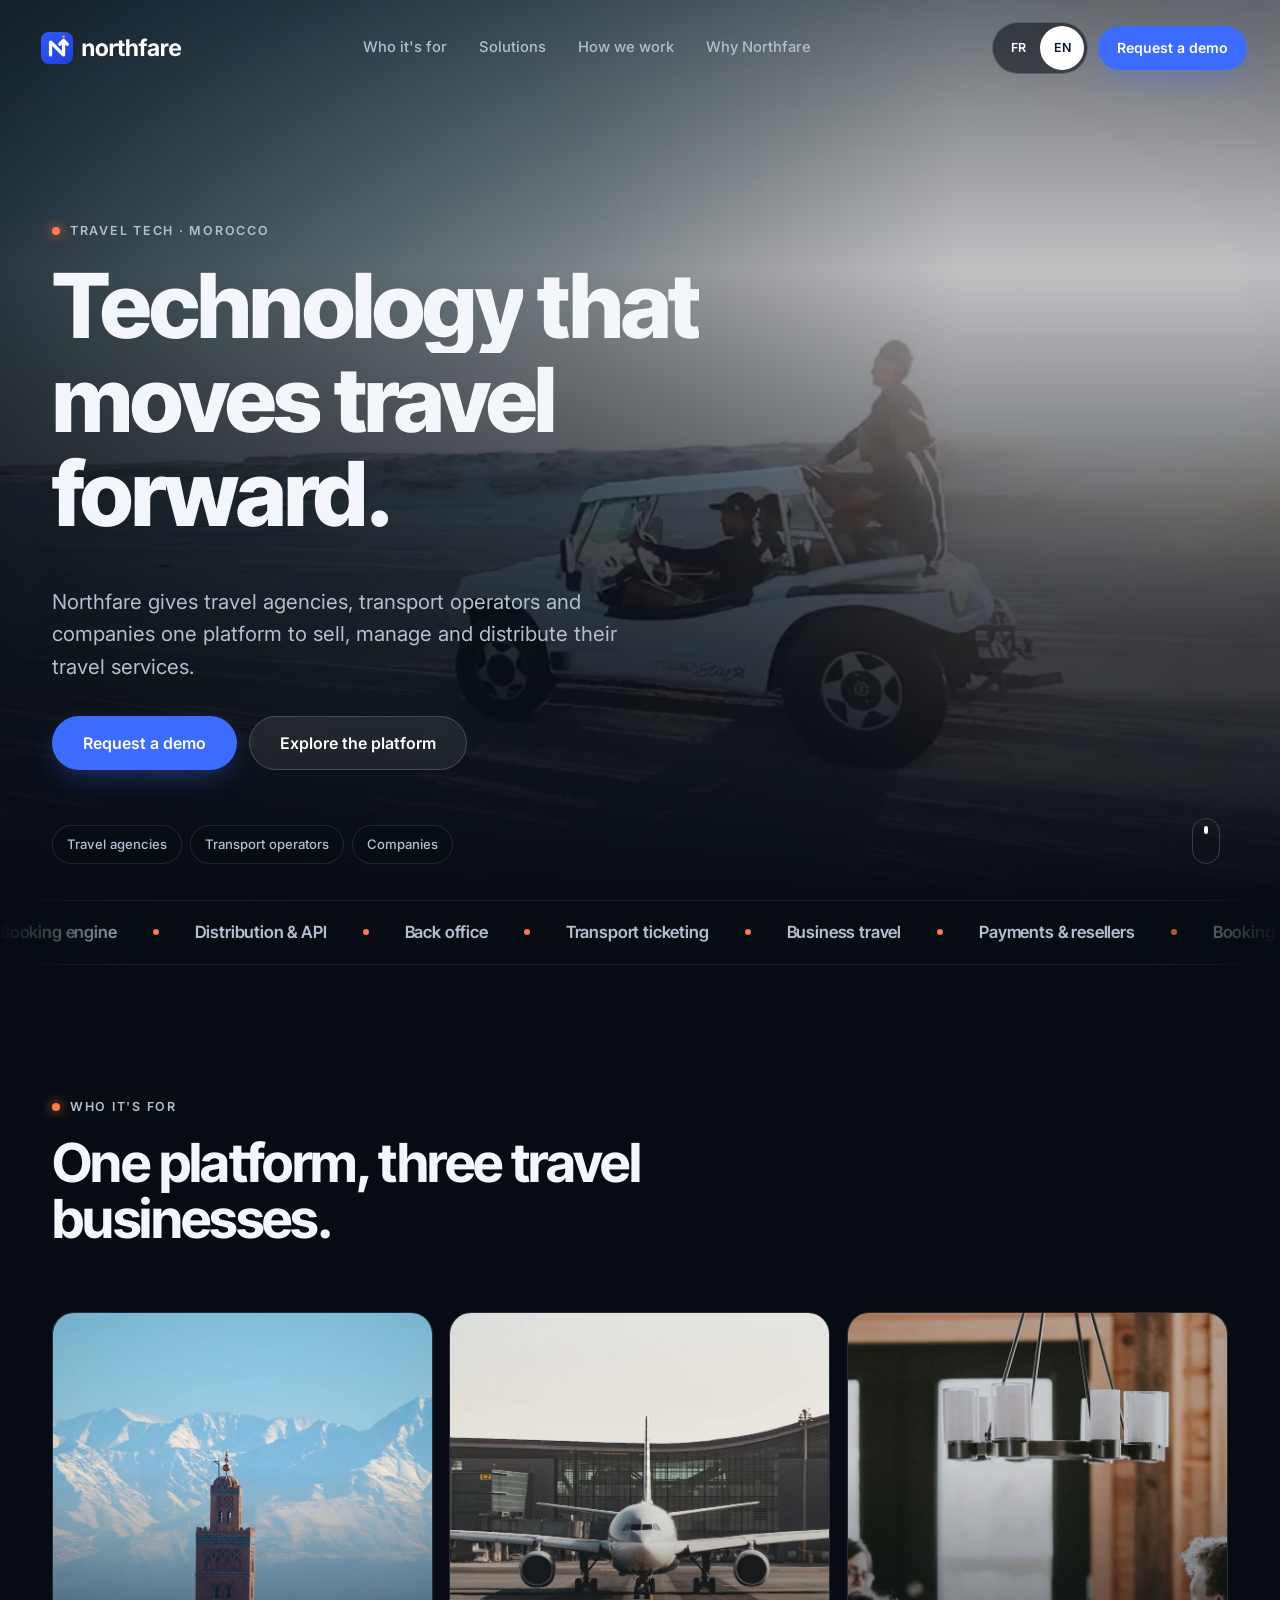
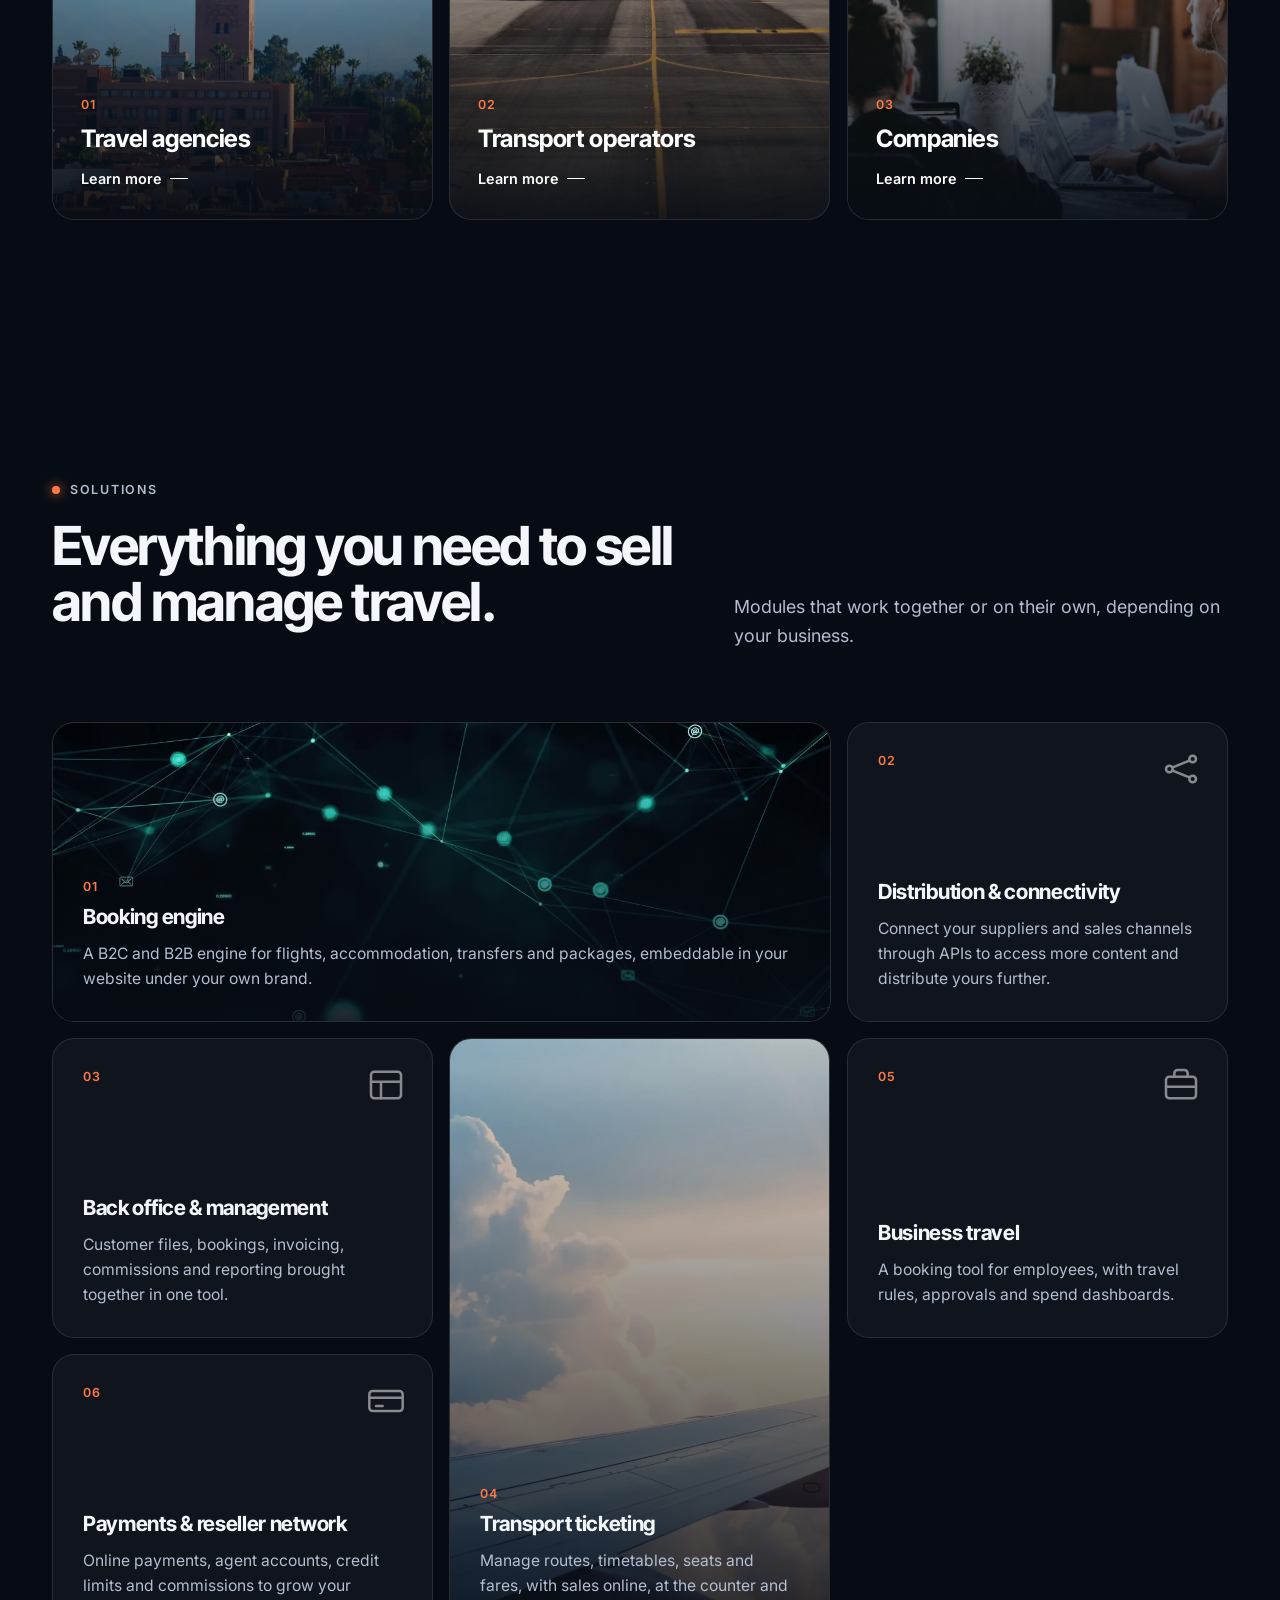
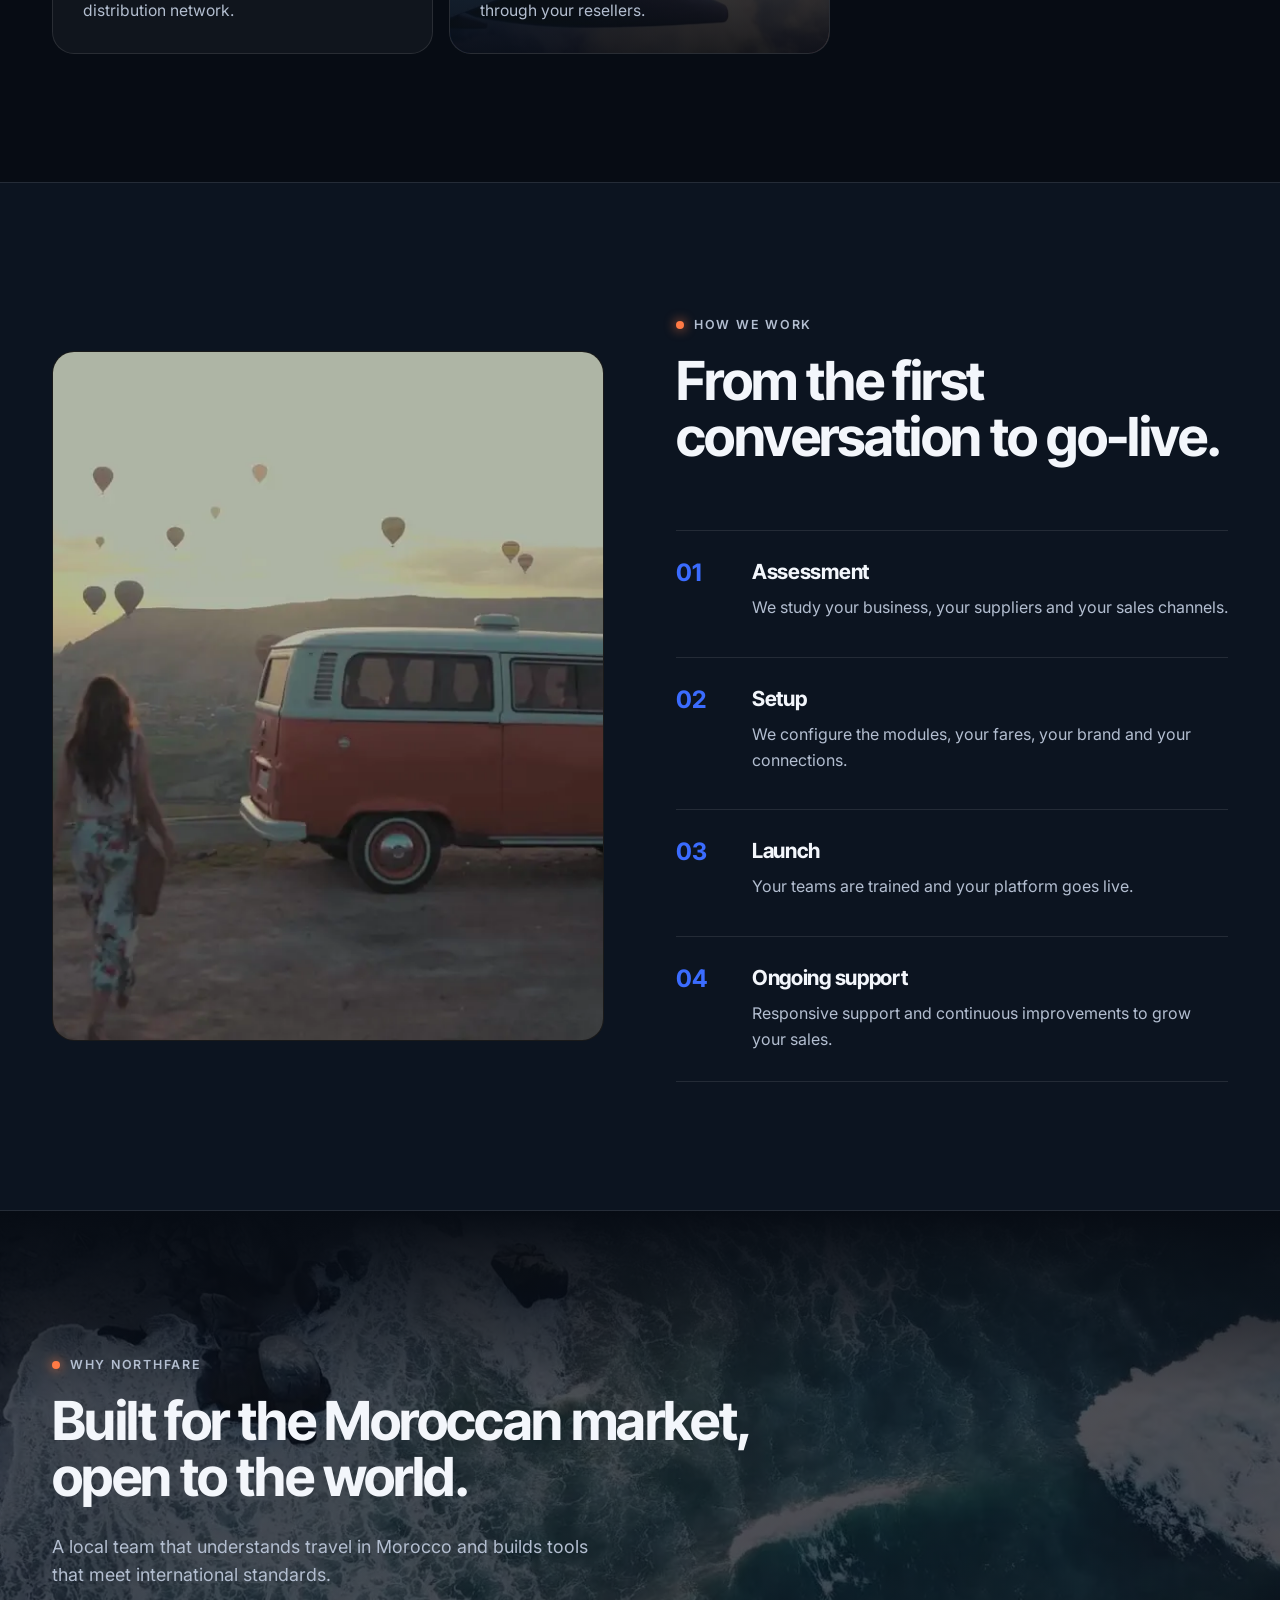
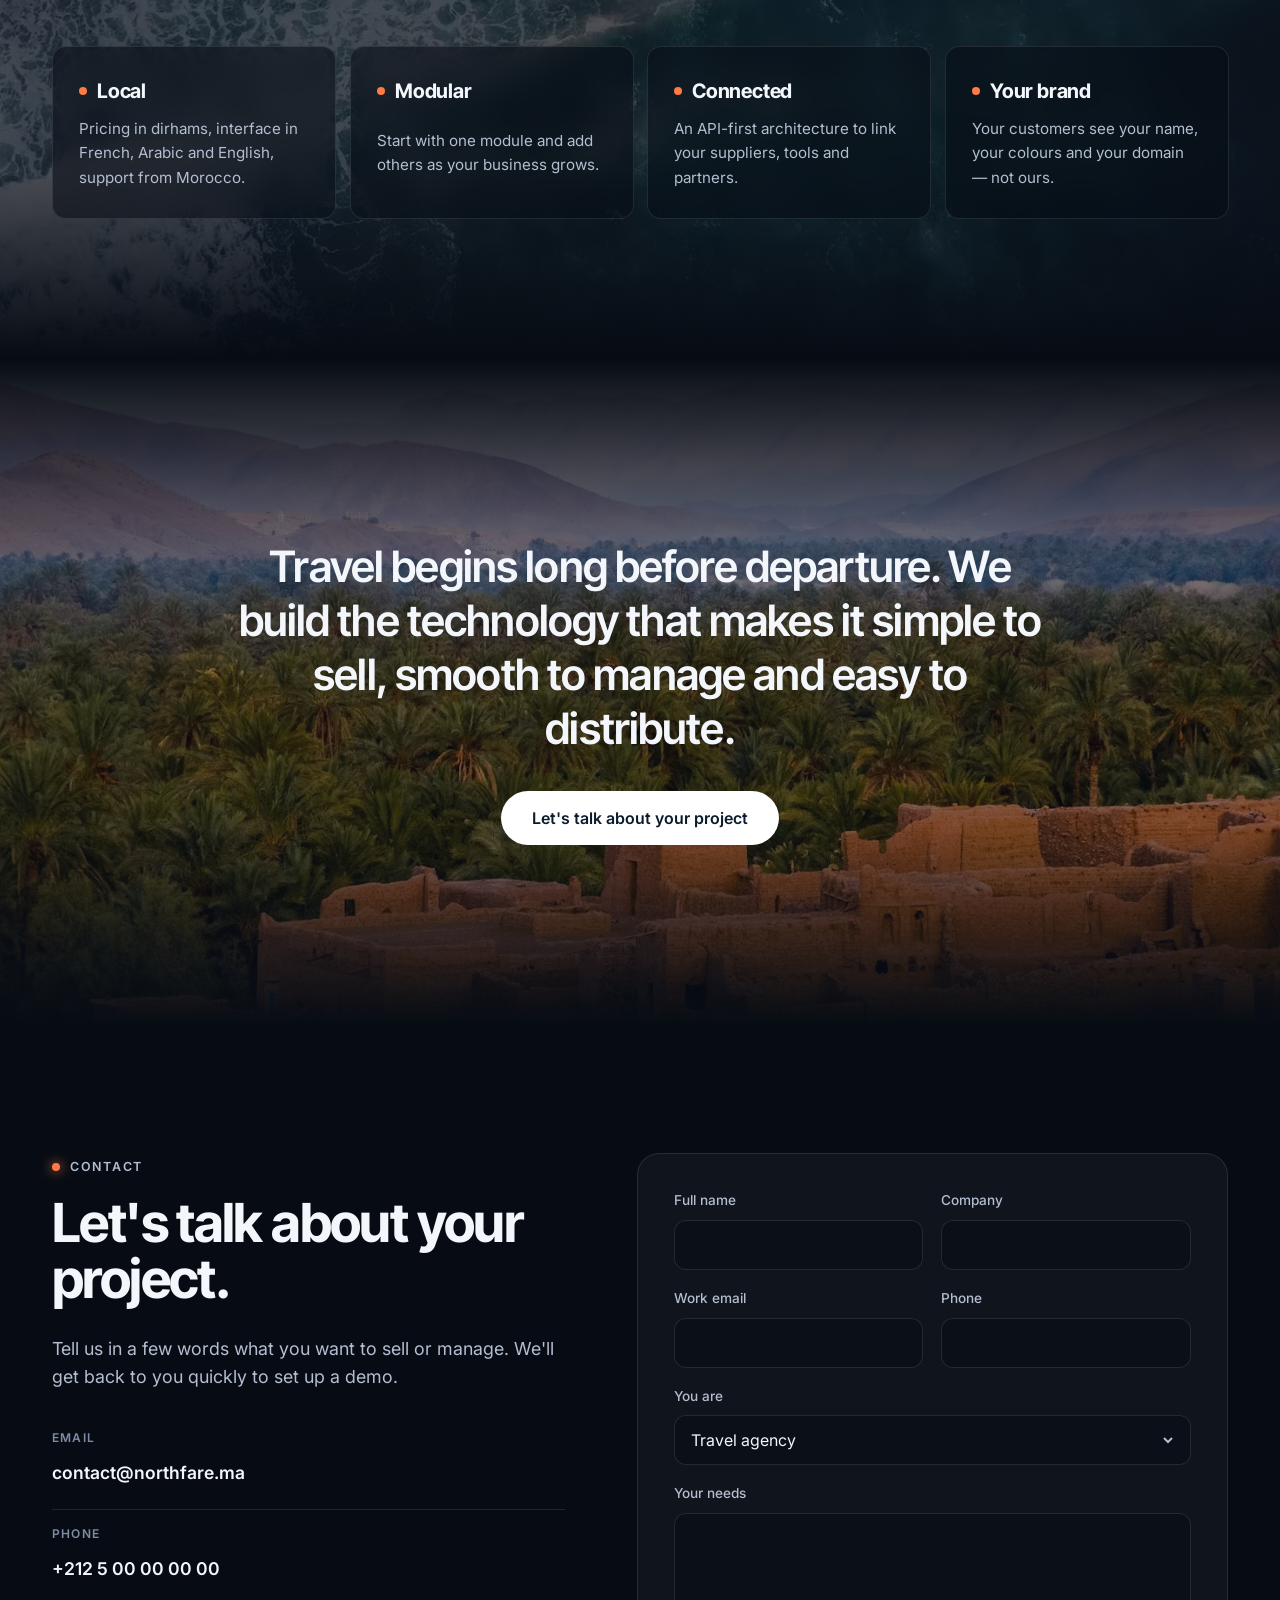
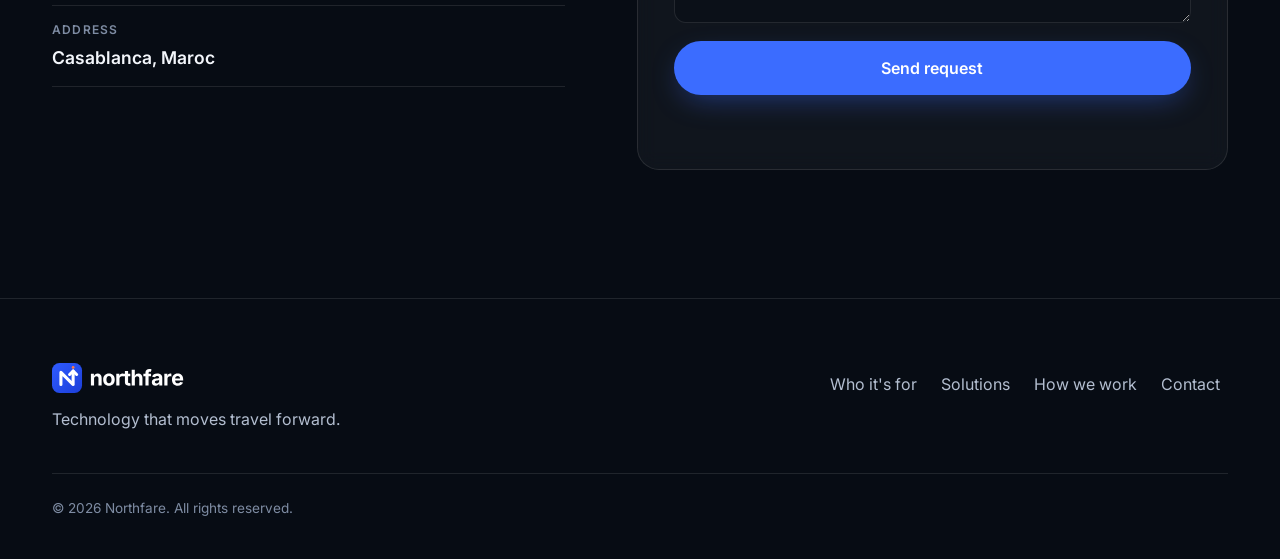
==== index.html @ baf2bcf0 "Apply UI/UX audit fixes: touch targets, hover fallback, a11y - All interactive elements now at least" ====
<!doctype html>
<html lang="fr">
<head>
  <meta charset="utf-8">
  <meta name="viewport" content="width=device-width, initial-scale=1">
  <title>Northfare — Technologie du voyage au Maroc</title>
  <meta name="description" content="Northfare conçoit des solutions technologiques pour les agences de voyages, les opérateurs de transport et les entreprises au Maroc : vendre, gérer et distribuer des prestations de voyage.">
  <meta name="theme-color" content="#070C14">
  <link rel="icon" href="favicon.svg" type="image/svg+xml">
  <meta property="og:title" content="Northfare — Travel Tech au Maroc">
  <meta property="og:description" content="Solutions technologiques pour vendre, gérer et distribuer des prestations de voyage.">
  <meta property="og:image" content="assets/media/hero-poster.webp">
  <meta property="og:type" content="website">
  <link rel="preconnect" href="https://fonts.googleapis.com">
  <link rel="preconnect" href="https://fonts.gstatic.com" crossorigin>
  <link href="https://fonts.googleapis.com/css2?family=Inter+Tight:wght@500;600;700;800&family=Inter:wght@400;500;600&display=swap" rel="stylesheet">
  <link rel="preload" as="image" href="assets/media/hero-poster.webp">
  <link rel="stylesheet" href="assets/css/style.css">
</head>
<body>
<a href="#main" class="skip-link" data-i18n="skip">Aller au contenu</a>
<div class="progress" id="progress" aria-hidden="true"></div>

<header class="nav" id="top">
  <div class="nav__inner">
    <a href="#top" class="nav__brand" aria-label="Northfare — accueil">
      <img src="assets/logo/northfare-logo-white.svg" alt="Northfare" width="177" height="34">
    </a>
    <nav class="nav__links" id="navLinks" aria-label="Navigation principale">
      <a href="#clients" data-i18n="nav.clients">Pour qui</a>
      <a href="#solutions" data-i18n="nav.solutions">Solutions</a>
      <a href="#methode" data-i18n="nav.method">Méthode</a>
      <a href="#pourquoi" data-i18n="nav.why">Pourquoi Northfare</a>
      <a href="#contact" class="nav__cta-mobile" data-i18n="nav.cta">Demander une démo</a>
    </nav>
    <div class="nav__actions">
      <div class="lang" role="group" aria-label="Langue / Language">
        <button type="button" data-lang="fr" aria-pressed="true">FR</button>
        <button type="button" data-lang="en" aria-pressed="false">EN</button>
      </div>
      <a href="#contact" class="btn btn--primary btn--sm nav__cta" data-i18n="nav.cta">Demander une démo</a>
      <button class="nav__burger" id="burger" aria-label="Menu" aria-expanded="false" aria-controls="navLinks"><span></span><span></span></button>
    </div>
  </div>
</header>

<main id="main" tabindex="-1">
  <!-- HERO -->
  <section class="hero" id="hero">
    <video class="hero__video" autoplay muted loop playsinline preload="metadata" poster="assets/media/hero-poster.webp" aria-hidden="true">
      <source src="assets/media/hero.mp4" type="video/mp4">
    </video>
    <div class="hero__shade" aria-hidden="true"></div>
    <div class="container hero__content">
      <p class="eyebrow" data-i18n="hero.eyebrow">Travel Tech · Maroc</p>
      <h1 class="hero__title" data-split data-i18n="hero.title">La technologie qui fait avancer le voyage.</h1>
      <p class="hero__lead" data-i18n="hero.lead">Northfare équipe les agences de voyages, les opérateurs de transport et les entreprises d'une plateforme unique pour vendre, gérer et distribuer leurs prestations de voyage.</p>
      <div class="hero__ctas">
        <a href="#contact" class="btn btn--primary btn--lg" data-i18n="hero.cta1">Demander une démo</a>
        <a href="#solutions" class="btn btn--glass btn--lg" data-i18n="hero.cta2">Découvrir la plateforme</a>
      </div>
    </div>
    <div class="hero__foot container">
      <ul class="hero__chips">
        <li data-i18n="hero.chip1">Agences de voyages</li>
        <li data-i18n="hero.chip2">Opérateurs de transport</li>
        <li data-i18n="hero.chip3">Entreprises</li>
      </ul>
      <a href="#clients" class="scroll-cue" aria-label="Défiler"><span></span></a>
    </div>
  </section>

  <!-- MARQUEE -->
  <div class="marquee" aria-hidden="true">
    <div class="marquee__track">
      <span data-i18n="mq.1">Moteur de réservation</span><i></i>
      <span data-i18n="mq.2">Distribution &amp; API</span><i></i>
      <span data-i18n="mq.3">Back-office</span><i></i>
      <span data-i18n="mq.4">Billetterie transport</span><i></i>
      <span data-i18n="mq.5">Voyage d'affaires</span><i></i>
      <span data-i18n="mq.6">Paiement &amp; revendeurs</span><i></i>
      <span data-i18n="mq.1">Moteur de réservation</span><i></i>
      <span data-i18n="mq.2">Distribution &amp; API</span><i></i>
      <span data-i18n="mq.3">Back-office</span><i></i>
      <span data-i18n="mq.4">Billetterie transport</span><i></i>
      <span data-i18n="mq.5">Voyage d'affaires</span><i></i>
      <span data-i18n="mq.6">Paiement &amp; revendeurs</span><i></i>
    </div>
  </div>

  <!-- CLIENTS -->
  <section class="section" id="clients">
    <div class="container">
      <div class="section__head" data-reveal>
        <p class="eyebrow" data-i18n="clients.eyebrow">Pour qui</p>
        <h2 data-i18n="clients.title">Une plateforme, trois métiers du voyage.</h2>
      </div>
      <div class="tiles" data-stagger>
        <a href="#contact" class="tile">
          <img src="assets/img/marrakech.webp" alt="La Koutoubia et les toits de Marrakech devant l'Atlas enneigé" loading="lazy" width="1800" height="1197">
          <div class="tile__body">
            <span class="tile__num">01</span>
            <h3 data-i18n="clients.a.t">Agences de voyages</h3>
            <p data-i18n="clients.a.d">Vendez vols, hôtels, circuits et packages en ligne et au comptoir, avec un back-office qui centralise réservations, clients et facturation.</p>
            <span class="tile__link" data-i18n="tile.more">En savoir plus</span>
          </div>
        </a>
        <a href="#contact" class="tile">
          <img src="assets/img/airport.webp" alt="Avion de ligne devant un terminal d'aéroport" loading="lazy" width="1600" height="1067">
          <div class="tile__body">
            <span class="tile__num">02</span>
            <h3 data-i18n="clients.b.t">Opérateurs de transport</h3>
            <p data-i18n="clients.b.d">Mettez votre inventaire en vente sur votre site et chez vos revendeurs : billetterie, gestion des places, tarifs et suivi des ventes en temps réel.</p>
            <span class="tile__link" data-i18n="tile.more">En savoir plus</span>
          </div>
        </a>
        <a href="#contact" class="tile">
          <img src="assets/img/team.webp" alt="Équipe au travail dans un bureau lumineux" loading="lazy" width="1600" height="1050">
          <div class="tile__body">
            <span class="tile__num">03</span>
            <h3 data-i18n="clients.c.t">Entreprises</h3>
            <p data-i18n="clients.c.d">Organisez les déplacements de vos équipes : réservation en libre-service, politique voyage, circuits de validation et suivi des dépenses.</p>
            <span class="tile__link" data-i18n="tile.more">En savoir plus</span>
          </div>
        </a>
      </div>
    </div>
  </section>

  <!-- SOLUTIONS / BENTO -->
  <section class="section" id="solutions">
    <div class="container">
      <div class="section__head section__head--row" data-reveal>
        <div>
          <p class="eyebrow" data-i18n="sol.eyebrow">Solutions</p>
          <h2 data-i18n="sol.title">Tout ce qu'il faut pour vendre et gérer le voyage.</h2>
        </div>
        <p class="section__lead" data-i18n="sol.lead">Des modules qui fonctionnent ensemble ou séparément, selon votre activité.</p>
      </div>
      <div class="bento" data-stagger>
        <article class="bento__item bento__item--wide bento__item--media">
          <video muted loop playsinline preload="none" poster="assets/media/tech-poster.webp" data-lazy-video aria-hidden="true">
            <source data-src="assets/media/tech.mp4" type="video/mp4">
          </video>
          <div class="bento__body">
            <span class="bento__num">01</span>
            <h3 data-i18n="sol.1.t">Moteur de réservation</h3>
            <p data-i18n="sol.1.d">Un moteur B2C et B2B pour vols, hébergements, transferts et packages, intégrable à votre site en marque blanche.</p>
          </div>
        </article>
        <article class="bento__item">
          <span class="bento__num">02</span>
          <h3 data-i18n="sol.2.t">Distribution &amp; connectivité</h3>
          <p data-i18n="sol.2.d">Connectez vos fournisseurs et vos canaux de vente via API pour accéder à plus de contenu et distribuer le vôtre plus loin.</p>
          <svg class="bento__icon" viewBox="0 0 24 24"><circle cx="5" cy="12" r="2"/><circle cx="19" cy="6" r="2"/><circle cx="19" cy="18" r="2"/><path d="M7 11l10-4M7 13l10 4"/></svg>
        </article>
        <article class="bento__item">
          <span class="bento__num">03</span>
          <h3 data-i18n="sol.3.t">Back-office &amp; gestion</h3>
          <p data-i18n="sol.3.d">Dossiers clients, réservations, facturation, commissions et reporting réunis dans un seul outil.</p>
          <svg class="bento__icon" viewBox="0 0 24 24"><rect x="3" y="4" width="18" height="16" rx="2"/><path d="M3 10h18M9 10v10"/></svg>
        </article>
        <article class="bento__item bento__item--tall bento__item--media">
          <img src="assets/img/wing.webp" alt="" loading="lazy" width="1600" height="1063">
          <div class="bento__body">
            <span class="bento__num">04</span>
            <h3 data-i18n="sol.4.t">Billetterie transport</h3>
            <p data-i18n="sol.4.d">Gestion des lignes, horaires, places et tarifs, avec vente en ligne, au guichet et via vos revendeurs.</p>
          </div>
        </article>
        <article class="bento__item">
          <span class="bento__num">05</span>
          <h3 data-i18n="sol.5.t">Voyage d'affaires</h3>
          <p data-i18n="sol.5.d">Un outil de réservation pour les collaborateurs, avec règles de voyage, validations et tableaux de bord de dépenses.</p>
          <svg class="bento__icon" viewBox="0 0 24 24"><rect x="3" y="7" width="18" height="13" rx="2"/><path d="M8 7V5a2 2 0 0 1 2-2h4a2 2 0 0 1 2 2v2M3 13h18"/></svg>
        </article>
        <article class="bento__item">
          <span class="bento__num">06</span>
          <h3 data-i18n="sol.6.t">Paiement &amp; réseau de revendeurs</h3>
          <p data-i18n="sol.6.d">Encaissement en ligne, comptes agents, crédits et commissions pour animer votre réseau de distribution.</p>
          <svg class="bento__icon" viewBox="0 0 24 24"><rect x="2" y="6" width="20" height="12" rx="2"/><path d="M2 10h20M6 15h4"/></svg>
        </article>
      </div>
    </div>
  </section>

  <!-- METHODE -->
  <section class="section section--method" id="methode">
    <div class="container method">
      <div class="method__media" data-reveal>
        <video muted loop playsinline preload="none" poster="assets/media/journey-poster.webp" width="1280" height="720" data-lazy-video aria-hidden="true">
          <source data-src="assets/media/journey.mp4" type="video/mp4">
        </video>
      </div>
      <div class="method__copy">
        <div class="section__head" data-reveal>
          <p class="eyebrow" data-i18n="how.eyebrow">Méthode</p>
          <h2 data-i18n="how.title">De la première discussion à la mise en ligne.</h2>
        </div>
        <ol class="steps" data-stagger>
          <li><span class="steps__n">01</span><div><h3 data-i18n="how.1.t">Diagnostic</h3><p data-i18n="how.1.d">Nous étudions votre activité, vos fournisseurs et vos canaux de vente.</p></div></li>
          <li><span class="steps__n">02</span><div><h3 data-i18n="how.2.t">Configuration</h3><p data-i18n="how.2.d">Nous paramétrons les modules, vos tarifs, votre marque et vos connexions.</p></div></li>
          <li><span class="steps__n">03</span><div><h3 data-i18n="how.3.t">Lancement</h3><p data-i18n="how.3.d">Vos équipes sont formées et votre plateforme est mise en ligne.</p></div></li>
          <li><span class="steps__n">04</span><div><h3 data-i18n="how.4.t">Accompagnement</h3><p data-i18n="how.4.d">Un support réactif et des évolutions continues pour faire grandir vos ventes.</p></div></li>
        </ol>
      </div>
    </div>
  </section>

  <!-- POURQUOI -->
  <section class="why" id="pourquoi">
    <video class="why__video" muted loop playsinline preload="none" poster="assets/media/coast-poster.webp" data-lazy-video aria-hidden="true">
      <source data-src="assets/media/coast.mp4" type="video/mp4">
    </video>
    <div class="why__shade" aria-hidden="true"></div>
    <div class="container why__inner">
      <div class="section__head" data-reveal>
        <p class="eyebrow" data-i18n="why.eyebrow">Pourquoi Northfare</p>
        <h2 data-i18n="why.title">Pensé pour le marché marocain, ouvert sur le monde.</h2>
        <p class="section__lead" data-i18n="why.lead">Une équipe locale qui connaît les réalités du voyage au Maroc et qui construit des outils à la hauteur des standards internationaux.</p>
      </div>
      <ul class="pillars" data-stagger>
        <li><strong data-i18n="why.1.t">Local</strong><span data-i18n="why.1.d">Tarification en dirhams, interface en français, arabe et anglais, support depuis le Maroc.</span></li>
        <li><strong data-i18n="why.2.t">Modulaire</strong><span data-i18n="why.2.d">Commencez par un module, ajoutez les autres quand votre activité grandit.</span></li>
        <li><strong data-i18n="why.3.t">Connecté</strong><span data-i18n="why.3.d">Une architecture API pour relier vos fournisseurs, vos outils et vos partenaires.</span></li>
        <li><strong data-i18n="why.4.t">À votre marque</strong><span data-i18n="why.4.d">Vos clients voient votre nom, vos couleurs et votre domaine — pas les nôtres.</span></li>
      </ul>
    </div>
  </section>

  <!-- STATEMENT / PARALLAX -->
  <section class="statement">
    <div class="statement__bg" data-parallax><img src="assets/img/kasbah.webp" alt="" loading="lazy" width="1600" height="1071"></div>
    <div class="container statement__inner" data-reveal>
      <p class="statement__text" data-i18n="stmt.text">Le voyage commence bien avant le départ. Nous construisons la technologie qui le rend simple à vendre, fluide à gérer et facile à distribuer.</p>
      <a href="#contact" class="btn btn--light btn--lg" data-i18n="stmt.cta">Parlons de votre projet</a>
    </div>
  </section>

  <!-- CONTACT -->
  <section class="section" id="contact">
    <div class="container contact">
      <div class="contact__info" data-reveal>
        <p class="eyebrow" data-i18n="contact.eyebrow">Contact</p>
        <h2 data-i18n="contact.title">Parlons de votre projet.</h2>
        <p class="section__lead" data-i18n="contact.lead">Dites-nous en quelques mots ce que vous souhaitez vendre ou gérer. Nous revenons vers vous rapidement pour organiser une démonstration.</p>
        <!-- COORDONNÉES FICTIVES : à remplacer par les vraies -->
        <ul class="contact__list">
          <li><span data-i18n="contact.email">E-mail</span><a href="mailto:contact@northfare.ma">contact@northfare.ma</a></li>
          <li><span data-i18n="contact.phone">Téléphone</span><a href="tel:+212500000000">+212 5 00 00 00 00</a></li>
          <li><span data-i18n="contact.address">Adresse</span><span>Casablanca, Maroc</span></li>
        </ul>
      </div>
      <form class="form" id="contactForm" novalidate data-reveal>
        <div class="form__row">
          <label><span data-i18n="form.name">Nom complet</span><input name="name" required autocomplete="name" aria-describedby="err-name"><small class="form__err" id="err-name"></small></label>
          <label><span data-i18n="form.company">Société</span><input name="company" autocomplete="organization"></label>
        </div>
        <div class="form__row">
          <label><span data-i18n="form.email">E-mail professionnel</span><input name="email" type="email" required autocomplete="email" aria-describedby="err-email"><small class="form__err" id="err-email"></small></label>
          <label><span data-i18n="form.phone">Téléphone</span><input name="phone" type="tel" autocomplete="tel"></label>
        </div>
        <label><span data-i18n="form.type">Vous êtes</span>
          <select name="type">
            <option data-i18n="form.opt1">Agence de voyages</option>
            <option data-i18n="form.opt2">Opérateur de transport</option>
            <option data-i18n="form.opt3">Entreprise</option>
            <option data-i18n="form.opt4">Autre</option>
          </select>
        </label>
        <label><span data-i18n="form.msg">Votre besoin</span><textarea name="message" rows="4"></textarea></label>
        <button type="submit" class="btn btn--primary btn--block btn--lg" data-i18n="form.submit">Envoyer la demande</button>
        <p class="form__note" id="formNote" role="status" aria-live="polite"></p>
      </form>
    </div>
  </section>
</main>

<footer class="footer">
  <div class="container footer__inner">
    <div class="footer__brand">
      <img src="assets/logo/northfare-logo-white.svg" alt="Northfare" width="156" height="30">
      <p data-i18n="footer.tag">La technologie qui fait avancer le voyage.</p>
    </div>
    <nav class="footer__links" aria-label="Pied de page">
      <a href="#clients" data-i18n="nav.clients">Pour qui</a>
      <a href="#solutions" data-i18n="nav.solutions">Solutions</a>
      <a href="#methode" data-i18n="nav.method">Méthode</a>
      <a href="#contact" data-i18n="nav.contact">Contact</a>
    </nav>
    <p class="footer__copy">© <span id="year">2026</span> Northfare. <span data-i18n="footer.rights">Tous droits réservés.</span></p>
  </div>
</footer>

<script src="assets/js/vendor/gsap.min.js"></script>
<script src="assets/js/vendor/ScrollTrigger.min.js"></script>
<script src="assets/js/main.js"></script>
</body>
</html>
---- assets/css/style.css ----
/* Northfare — cinematic dark theme */
:root {
  --bg: #070C14;
  --bg-2: #0C1420;
  --surface: rgba(255, 255, 255, .04);
  --surface-2: rgba(255, 255, 255, .07);
  --line: rgba(255, 255, 255, .10);
  --line-strong: rgba(255, 255, 255, .18);
  --text: #F3F6FB;
  --text-2: #B3BED0;
  --muted: #7E8CA3;
  --blue: #3B6CFF;
  --blue-2: #2F5BFF;
  --blue-glow: rgba(59, 108, 255, .45);
  --sun: #FF7A45;
  --radius: 22px;
  --radius-sm: 14px;
  --font: "Inter", system-ui, -apple-system, "Segoe UI", Roboto, sans-serif;
  --display: "Inter Tight", "Inter", system-ui, sans-serif;
  --ease: cubic-bezier(.22, 1, .36, 1);
}

*, *::before, *::after { box-sizing: border-box; }
html { scroll-behavior: smooth; scroll-padding-top: 88px; }
body {
  margin: 0; font-family: var(--font); color: var(--text); background: var(--bg);
  line-height: 1.6; -webkit-font-smoothing: antialiased; overflow-x: hidden;
}
img, video { max-width: 100%; display: block; }
a { color: inherit; text-decoration: none; }
h1, h2, h3 { font-family: var(--display); line-height: 1.05; letter-spacing: -0.03em; margin: 0 0 .5em; font-weight: 700; }
h1 { font-size: clamp(2.8rem, 7vw, 5.6rem); font-weight: 800; }
h2 { font-size: clamp(2rem, 4.2vw, 3.4rem); }
h3 { font-size: 1.3rem; letter-spacing: -0.015em; line-height: 1.25; }
p { margin: 0 0 1em; }
:focus-visible { outline: 2px solid var(--blue); outline-offset: 3px; border-radius: 6px; }

.container { width: 100%; max-width: 1240px; margin: 0 auto; padding: 0 32px; }
@media (max-width: 720px) { .container { padding: 0 16px; } }

.eyebrow {
  display: inline-flex; align-items: center; gap: 10px;
  font-size: .78rem; font-weight: 600; letter-spacing: .14em; text-transform: uppercase;
  color: var(--text-2); margin-bottom: 18px;
}
.eyebrow::before { content: ""; width: 8px; height: 8px; border-radius: 50%; background: var(--sun); box-shadow: 0 0 12px var(--sun); }

/* Progress bar */
.progress { position: fixed; top: 0; left: 0; height: 2px; width: 100%; background: linear-gradient(90deg, var(--blue), var(--sun)); transform-origin: 0 50%; transform: scaleX(0); z-index: 100; }

/* Buttons */
.btn {
  display: inline-flex; align-items: center; justify-content: center; gap: 8px;
  font: 600 .95rem/1 var(--font); padding: 14px 22px; border-radius: 999px;
  border: 1px solid transparent; cursor: pointer; white-space: nowrap;
  transition: transform .35s var(--ease), background .25s, box-shadow .35s, border-color .25s;
}
.btn:hover { transform: translateY(-2px); }
.btn:active { transform: translateY(0); }
.btn--lg { padding: 18px 30px; font-size: 1rem; }
.btn--sm { padding: 0 18px; min-height: 44px; font-size: .88rem; }
.btn--block { width: 100%; }
.btn--primary { background: var(--blue); color: #fff; box-shadow: 0 10px 30px -8px var(--blue-glow); }
.btn--primary:hover { background: var(--blue-2); box-shadow: 0 16px 40px -8px var(--blue-glow); }
.btn--glass { background: rgba(255, 255, 255, .08); color: #fff; border-color: var(--line-strong); backdrop-filter: blur(12px); }
.btn--glass:hover { background: rgba(255, 255, 255, .14); }
.btn--light { background: #fff; color: #0B1B2B; }

/* Nav */
.nav { position: fixed; inset: 0 0 auto 0; z-index: 60; padding: 16px 0; transition: padding .3s; }
.nav__inner {
  width: calc(100% - 32px); max-width: 1240px; margin: 0 auto; height: 64px;
  display: flex; align-items: center; justify-content: space-between; gap: 24px; padding: 0 12px 0 20px;
  border-radius: 999px; border: 1px solid transparent;
  transition: background .3s, border-color .3s, backdrop-filter .3s, box-shadow .3s;
}
.nav.is-scrolled { padding: 10px 0; }
.nav.is-scrolled .nav__inner { background: rgba(7, 12, 20, .62); border-color: var(--line); backdrop-filter: blur(18px) saturate(160%); box-shadow: 0 10px 40px -12px rgba(0, 0, 0, .6); }
.nav__brand { display: flex; align-items: center; min-height: 44px; }
.nav__brand img { height: 32px; width: auto; }
.nav__links { display: flex; gap: 4px; font-weight: 500; color: var(--text-2); font-size: .92rem; }
.nav__links a { display: inline-flex; align-items: center; min-height: 44px; padding: 0 14px; border-radius: 999px; transition: color .2s, background .2s; }
.nav__links a:hover { color: #fff; background: var(--surface-2); }
.nav__links a[aria-current="true"] { color: #fff; }
.nav__links a[aria-current="true"]::after { content: ""; width: 5px; height: 5px; border-radius: 50%; background: var(--sun); margin-left: 8px; }
.skip-link { position: absolute; top: -100px; left: 16px; z-index: 200; background: #fff; color: #0B1B2B; padding: 12px 18px; border-radius: 999px; font-weight: 600; }
.skip-link:focus { top: 16px; }
.nav__links .nav__cta-mobile { display: none; }
.nav__actions { display: flex; align-items: center; gap: 10px; }
.lang { display: flex; background: rgba(7, 12, 20, .55); border: 1px solid var(--line-strong); border-radius: 999px; padding: 3px; backdrop-filter: blur(10px); }
.lang button { font: 600 .78rem/1 var(--font); border: 0; background: none; color: #fff; padding: 0 12px; border-radius: 999px; cursor: pointer; min-width: 44px; min-height: 44px; }
.lang button[aria-pressed="true"] { background: #fff; color: #0B1B2B; }
.nav__burger { display: none; width: 44px; height: 44px; border: 1px solid var(--line); background: var(--surface); border-radius: 50%; cursor: pointer; padding: 0; position: relative; }
.nav__burger span { position: absolute; left: 13px; right: 13px; height: 2px; background: #fff; transition: transform .25s; }
.nav__burger span:first-child { top: 17px; }
.nav__burger span:last-child { top: 25px; }
.nav__burger[aria-expanded="true"] span:first-child { transform: translateY(4px) rotate(45deg); }
.nav__burger[aria-expanded="true"] span:last-child { transform: translateY(-4px) rotate(-45deg); }

@media (max-width: 1000px) {
  .nav__links {
    position: fixed; top: 92px; left: 16px; right: 16px; flex-direction: column; gap: 0;
    background: rgba(12, 20, 32, .92); backdrop-filter: blur(20px); border: 1px solid var(--line); border-radius: 24px;
    padding: 10px; display: none; font-size: 1.05rem;
  }
  .nav__links.is-open { display: flex; }
  .nav__links a { padding: 16px 18px; border-radius: 16px; }
  .nav__links a.nav__cta-mobile { display: inline-flex; color: var(--blue); font-weight: 700; }
  .nav__cta { display: none; }
  .nav__burger { display: block; }
}

/* Hero */
.hero { position: relative; min-height: 100svh; display: flex; flex-direction: column; justify-content: flex-end; overflow: hidden; isolation: isolate; }
.hero__video { position: absolute; inset: 0; width: 100%; height: 100%; object-fit: cover; z-index: -2; transform: scale(1.04); }
.hero__shade {
  position: absolute; inset: 0; z-index: -1;
  background:
    linear-gradient(180deg, rgba(7, 12, 20, .6) 0%, rgba(7, 12, 20, .25) 30%, rgba(7, 12, 20, .7) 65%, var(--bg) 100%),
    linear-gradient(90deg, rgba(7, 12, 20, .75) 0%, rgba(7, 12, 20, .35) 45%, rgba(7, 12, 20, 0) 75%);
}
.hero__content { padding-top: 160px; padding-bottom: 48px; }
.hero__title { max-width: 12ch; }
.hero__title .w { display: inline-block; overflow: hidden; vertical-align: top; }
.hero__title .w > span { display: inline-block; }
.hero__lead { font-size: clamp(1.05rem, 1.6vw, 1.3rem); color: var(--text-2); max-width: 44ch; margin-top: 8px; }
.hero__ctas { display: flex; gap: 12px; flex-wrap: wrap; margin-top: 32px; }
.hero__foot { display: flex; justify-content: space-between; align-items: flex-end; padding-bottom: 36px; gap: 24px; }
.hero__chips { list-style: none; padding: 0; margin: 0; display: flex; gap: 8px; flex-wrap: wrap; }
.hero__chips li { font-size: .82rem; font-weight: 500; color: var(--text-2); border: 1px solid var(--line); background: rgba(7, 12, 20, .35); backdrop-filter: blur(8px); padding: 8px 14px; border-radius: 999px; }
.scroll-cue { width: 44px; height: 46px; display: flex; justify-content: center; position: relative; flex: none; }
.scroll-cue::before { content: ""; width: 28px; height: 46px; border: 1.5px solid var(--line-strong); border-radius: 999px; }
.scroll-cue span { position: absolute; left: 50%; top: 8px; width: 4px; height: 8px; margin-left: -2px; border-radius: 2px; background: #fff; animation: cue 1.8s infinite; }
@keyframes cue { 0% { transform: translateY(0); opacity: 1; } 70% { transform: translateY(18px); opacity: 0; } 100% { opacity: 0; } }

/* Marquee */
.marquee { overflow: hidden; border-top: 1px solid var(--line); border-bottom: 1px solid var(--line); padding: 18px 0; background: var(--bg); -webkit-mask-image: linear-gradient(90deg, transparent, #000 12%, #000 88%, transparent); mask-image: linear-gradient(90deg, transparent, #000 12%, #000 88%, transparent); }
.marquee__track { display: flex; align-items: center; gap: 36px; width: max-content; animation: marquee 32s linear infinite; font-family: var(--display); font-weight: 600; font-size: 1.05rem; color: var(--text-2); letter-spacing: -0.01em; }
.marquee__track i { width: 6px; height: 6px; border-radius: 50%; background: var(--sun); flex: none; }
@keyframes marquee { to { transform: translateX(-50%); } }

/* Sections */
.section { padding: 128px 0; position: relative; }
.section__head { max-width: 760px; margin-bottom: 64px; }
.section__head--row { max-width: none; display: grid; grid-template-columns: 1.3fr 1fr; gap: 40px; align-items: end; }
.section__head--row .section__lead { margin: 0 0 .4em; }
.section__lead { color: var(--text-2); font-size: 1.12rem; max-width: 52ch; }
@media (max-width: 900px) { .section { padding: 88px 0; } .section__head { margin-bottom: 40px; } .section__head--row { grid-template-columns: 1fr; gap: 8px; } }

/* Client tiles */
.tiles { display: grid; grid-template-columns: repeat(3, 1fr); gap: 16px; }
.tile { position: relative; display: block; border-radius: var(--radius); overflow: hidden; aspect-ratio: 3 / 4; background: var(--bg-2); border: 1px solid var(--line); isolation: isolate; }
.tile img { position: absolute; inset: 0; width: 100%; height: 100%; object-fit: cover; transition: transform 1.2s var(--ease), filter .6s; z-index: -1; }
.tile::after { content: ""; position: absolute; inset: 0; background: linear-gradient(180deg, rgba(7, 12, 20, 0) 30%, rgba(7, 12, 20, .92) 100%); z-index: 0; }
.tile:hover img { transform: scale(1.06); }
.tile__body { position: absolute; inset: auto 0 0 0; padding: 28px; z-index: 1; }
.tile__num { font: 600 .78rem var(--font); color: var(--sun); letter-spacing: .1em; display: block; margin-bottom: 12px; }
.tile h3 { font-size: 1.5rem; color: #fff; }
.tile p { color: var(--text-2); font-size: .95rem; margin: 0; max-height: 0; opacity: 0; overflow: hidden; transition: max-height .6s var(--ease), opacity .4s, margin .4s; }
.tile:hover p, .tile:focus-visible p { max-height: 200px; opacity: 1; margin-bottom: 14px; }
.tile__link { display: inline-flex; align-items: center; gap: 8px; font-size: .9rem; font-weight: 600; color: #fff; }
.tile__link::after { content: ""; width: 18px; height: 1.5px; background: #fff; transition: width .3s; }
.tile:hover .tile__link::after { width: 30px; }
@media (max-width: 900px), (hover: none) { .tile p { max-height: none; opacity: 1; margin-bottom: 14px; } }
@media (max-width: 900px) { .tiles { grid-template-columns: 1fr; } .tile { aspect-ratio: 16 / 10; } }

/* Bento */
.bento { display: grid; grid-template-columns: repeat(3, 1fr); grid-auto-rows: 300px; gap: 16px; }
.bento__item { position: relative; border-radius: var(--radius); border: 1px solid var(--line); background: var(--surface); padding: 30px; overflow: hidden; display: flex; flex-direction: column; transition: border-color .3s, background .3s, transform .5s var(--ease); }
.bento__item:hover { border-color: var(--line-strong); background: var(--surface-2); transform: translateY(-3px); }
.bento__item p { color: var(--text-2); margin: 0; font-size: .98rem; }
.bento__item--wide { grid-column: span 2; }
.bento__item--tall { grid-row: span 2; }
.bento__num { font: 600 .78rem var(--font); color: var(--sun); letter-spacing: .1em; display: block; margin-bottom: auto; }
.bento__item h3 { margin-top: 20px; }
.bento__icon { position: absolute; top: 26px; right: 26px; width: 40px; height: 40px; fill: none; stroke: #fff; stroke-width: 1.5; stroke-linecap: round; stroke-linejoin: round; opacity: .5; transition: opacity .3s, transform .5s var(--ease); }
.bento__item:hover .bento__icon { opacity: 1; transform: rotate(-6deg) scale(1.08); }
.bento__item--media { padding: 0; }
.bento__item--media video, .bento__item--media img { position: absolute; inset: 0; width: 100%; height: 100%; object-fit: cover; transition: transform 1.4s var(--ease); }
.bento__item--media:hover video, .bento__item--media:hover img { transform: scale(1.05); }
.bento__item--media::after { content: ""; position: absolute; inset: 0; background: linear-gradient(180deg, rgba(7, 12, 20, .05) 0%, rgba(7, 12, 20, .9) 100%); }
.bento__body { position: relative; z-index: 1; margin-top: auto; padding: 30px; }
.bento__body .bento__num { margin-bottom: 10px; }
.bento__body h3 { margin-top: 0; }
@media (max-width: 1000px) { .bento { grid-template-columns: 1fr 1fr; grid-auto-rows: 280px; } .bento__item--wide { grid-column: span 2; } .bento__item--tall { grid-row: span 1; } }
@media (max-width: 640px) { .bento { grid-template-columns: 1fr; grid-auto-rows: auto; } .bento__item { min-height: 260px; } .bento__item--wide { grid-column: span 1; } }

/* Method */
.section--method { background: var(--bg-2); border-top: 1px solid var(--line); border-bottom: 1px solid var(--line); }
.method { display: grid; grid-template-columns: 1fr 1fr; gap: 72px; align-items: center; }
.method__media { position: sticky; top: 120px; border-radius: var(--radius); overflow: hidden; border: 1px solid var(--line); aspect-ratio: 4 / 5; background: #000; }
.method__media video { width: 100%; height: 100%; object-fit: cover; }
.steps { list-style: none; margin: 0; padding: 0; display: grid; gap: 8px; }
.steps li { display: grid; grid-template-columns: 56px 1fr; gap: 20px; padding: 28px 0; border-top: 1px solid var(--line); }
.steps li:last-child { border-bottom: 1px solid var(--line); }
.steps p { color: var(--text-2); margin: 0; }
.steps__n { font-family: var(--display); font-weight: 700; font-size: 1.5rem; color: var(--blue); letter-spacing: -0.02em; line-height: 1.2; }
@media (max-width: 900px) { .method { grid-template-columns: 1fr; gap: 40px; } .method__media { position: static; aspect-ratio: 16 / 10; } }

/* Why */
.why { position: relative; padding: 140px 0; overflow: hidden; isolation: isolate; }
.why__video { position: absolute; inset: 0; width: 100%; height: 100%; object-fit: cover; z-index: -2; }
.why__shade { position: absolute; inset: 0; z-index: -1; background: linear-gradient(180deg, var(--bg) 0%, rgba(7, 12, 20, .72) 25%, rgba(7, 12, 20, .72) 75%, var(--bg) 100%); }
.why__inner .section__head { margin-bottom: 56px; }
.pillars { list-style: none; margin: 0; padding: 0; display: grid; grid-template-columns: repeat(4, 1fr); gap: 14px; }
.pillars li { padding: 28px 26px; border-radius: var(--radius-sm); border: 1px solid var(--line); background: rgba(7, 12, 20, .55); backdrop-filter: blur(14px); display: grid; gap: 10px; }
.pillars strong { font-family: var(--display); font-size: 1.25rem; letter-spacing: -0.01em; }
.pillars strong::before { content: ""; display: inline-block; width: 8px; height: 8px; border-radius: 50%; background: var(--sun); margin-right: 10px; vertical-align: 3px; }
.pillars span { color: var(--text-2); font-size: .95rem; }
@media (max-width: 1000px) { .pillars { grid-template-columns: 1fr 1fr; } }
@media (max-width: 560px) { .pillars { grid-template-columns: 1fr; } .why { padding: 96px 0; } }

/* Statement */
.statement { position: relative; padding: 180px 0; overflow: hidden; isolation: isolate; }
.statement__bg { position: absolute; inset: -20% 0; z-index: -2; }
.statement__bg img { width: 100%; height: 100%; object-fit: cover; }
.statement::after { content: ""; position: absolute; inset: 0; z-index: -1; background: linear-gradient(180deg, var(--bg) 0%, rgba(7, 12, 20, .5) 30%, rgba(7, 12, 20, .5) 70%, var(--bg) 100%); }
.statement__inner { text-align: center; max-width: 900px; }
.statement__text { font-family: var(--display); font-weight: 600; font-size: clamp(1.6rem, 3.4vw, 2.7rem); line-height: 1.25; letter-spacing: -0.02em; margin-bottom: 36px; }
@media (max-width: 720px) { .statement { padding: 120px 0; } }

/* Contact */
.contact { display: grid; grid-template-columns: 1fr 1.15fr; gap: 72px; align-items: start; }
.contact .section__head, .contact__info .section__lead { margin-bottom: 0; }
.contact__list { list-style: none; padding: 0; margin: 36px 0 0; display: grid; gap: 14px; }
.contact__list li { display: flex; flex-direction: column; padding-bottom: 14px; border-bottom: 1px solid var(--line); }
.contact__list li > span:first-child { font-size: .75rem; text-transform: uppercase; letter-spacing: .1em; color: var(--muted); font-weight: 600; margin-bottom: 4px; }
.contact__list a, .contact__list li > span:last-child { font-weight: 600; font-size: 1.1rem; }
.contact__list a { display: inline-flex; align-items: center; min-height: 44px; align-self: flex-start; }
.contact__list a:hover { color: var(--blue); }
.form { background: var(--surface); border: 1px solid var(--line); border-radius: var(--radius); padding: 36px; display: grid; gap: 18px; backdrop-filter: blur(10px); }
.form__row { display: grid; grid-template-columns: 1fr 1fr; gap: 18px; }
.form label { display: grid; gap: 8px; font-size: .85rem; font-weight: 500; color: var(--text-2); }
.form input, .form select, .form textarea {
  font: 400 1rem var(--font); color: var(--text); background: rgba(7, 12, 20, .5);
  border: 1px solid var(--line); border-radius: 12px; padding: 14px 16px; width: 100%; min-height: 50px;
  transition: border-color .2s, box-shadow .2s;
}
.form select { appearance: none; background-image: url("data:image/svg+xml,%3Csvg xmlns='http://www.w3.org/2000/svg' width='16' height='16' fill='none' stroke='%23B3BED0' stroke-width='2'%3E%3Cpath d='M4 6l4 4 4-4'/%3E%3C/svg%3E"); background-repeat: no-repeat; background-position: right 14px center; }
.form select option { color: #0B1B2B; }
.form input:focus, .form select:focus, .form textarea:focus { outline: none; border-color: var(--blue); box-shadow: 0 0 0 4px rgba(59, 108, 255, .2); }
.form [aria-invalid="true"] { border-color: #FB923C; }
.form__err { color: #FB923C; font-size: .82rem; font-weight: 500; }
.form__err:empty { display: none; }
.form textarea { resize: vertical; }
.form__note { margin: 0; font-size: .9rem; min-height: 1.4em; }
.form__note.ok { color: #4ADE80; }
.form__note.err { color: #FB923C; }
@media (max-width: 960px) { .contact { grid-template-columns: 1fr; gap: 40px; } }
@media (max-width: 560px) { .form { padding: 22px; } .form__row { grid-template-columns: 1fr; } }

/* Footer */
.footer { padding: 64px 0 40px; border-top: 1px solid var(--line); color: var(--text-2); }
.footer__inner { display: grid; grid-template-columns: 1fr auto; gap: 28px; align-items: start; }
.footer__brand img { height: 30px; width: auto; margin-bottom: 14px; }
.footer__brand p { margin: 0; }
.footer__links { display: flex; gap: 8px; flex-wrap: wrap; }
.footer__links a { display: inline-flex; align-items: center; min-height: 44px; padding: 0 8px; }
.footer__links a:hover { color: #fff; }
.footer__copy { grid-column: 1 / -1; margin: 12px 0 0; padding-top: 24px; border-top: 1px solid var(--line); font-size: .85rem; color: var(--muted); }
@media (max-width: 640px) { .footer__inner { grid-template-columns: 1fr; } }

/* Motion fallbacks */
[data-reveal], [data-stagger] > * { will-change: transform, opacity; }
.no-js [data-reveal], .no-js [data-stagger] > * { opacity: 1 !important; transform: none !important; }
@media (prefers-reduced-motion: reduce) {
  html { scroll-behavior: auto; }
  .marquee__track, .scroll-cue span { animation: none; }
  [data-reveal], [data-stagger] > *, .hero__title .w > span { opacity: 1 !important; transform: none !important; }
}
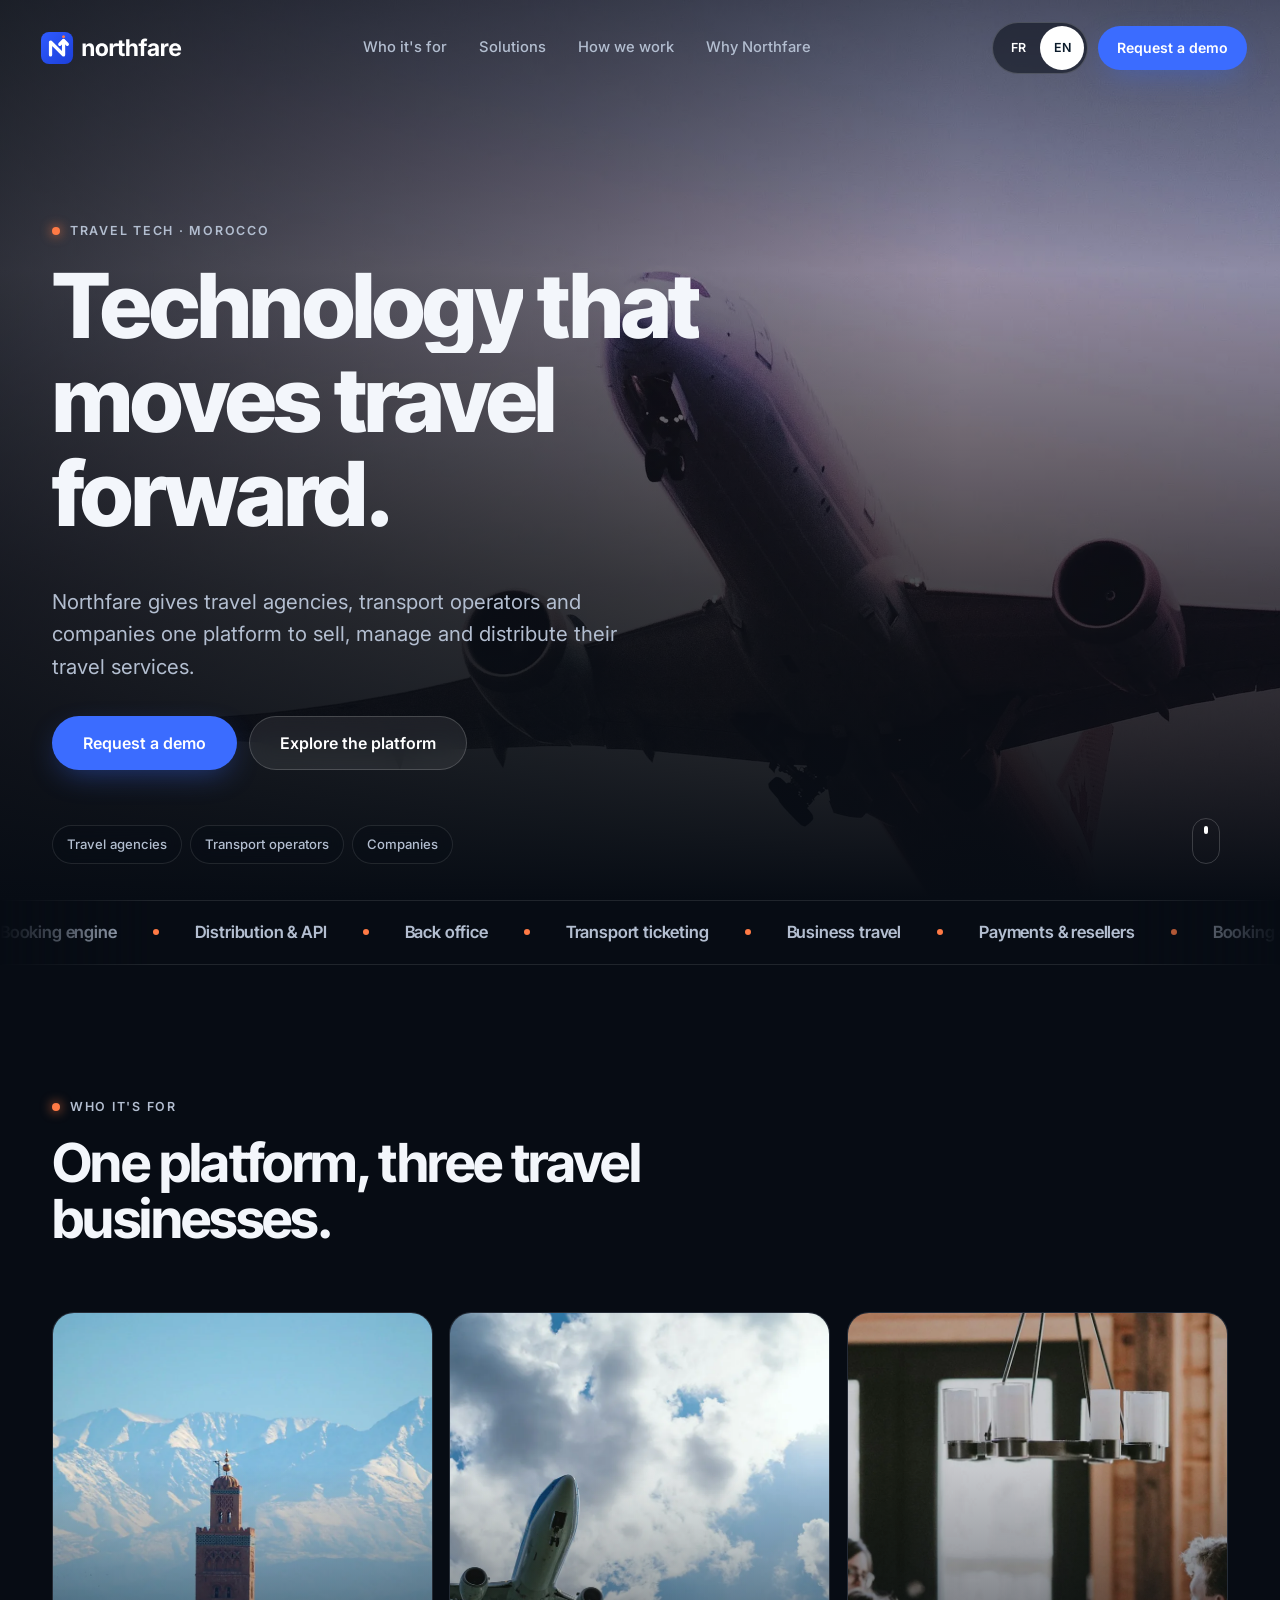
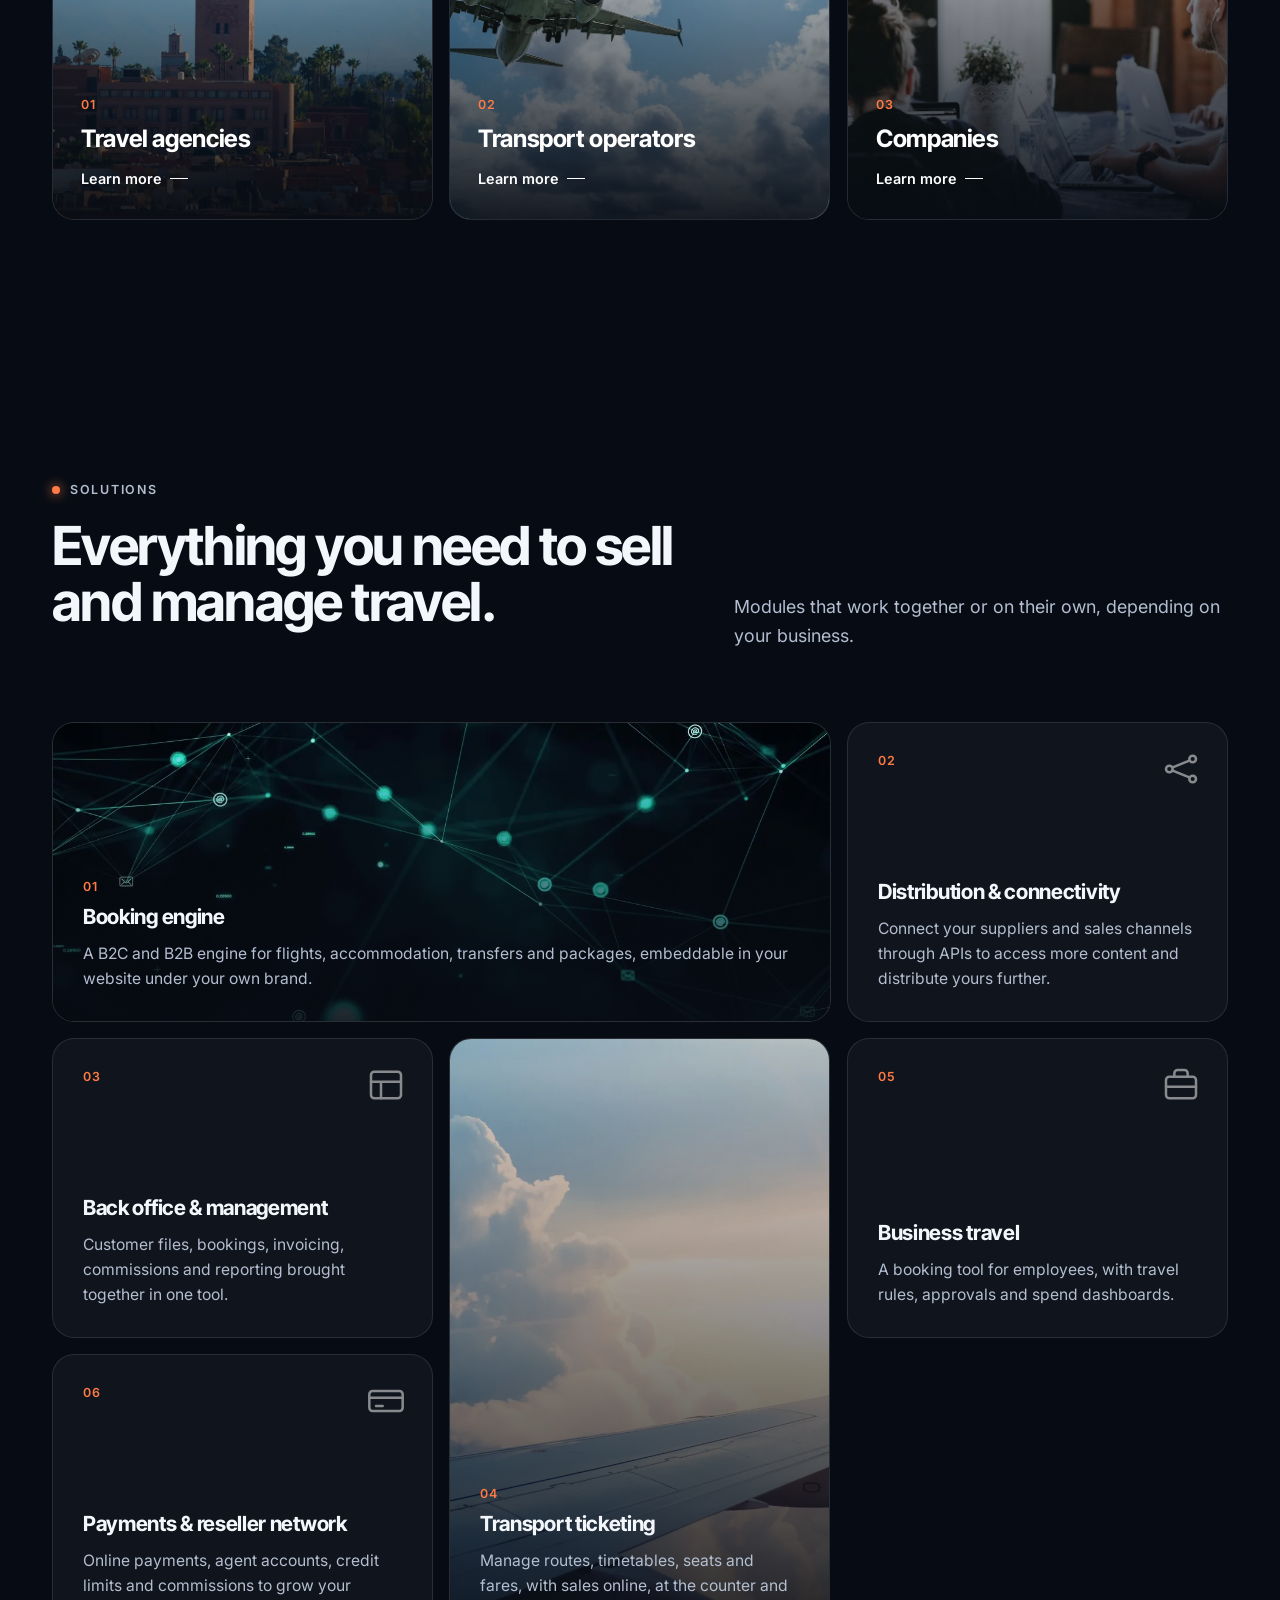
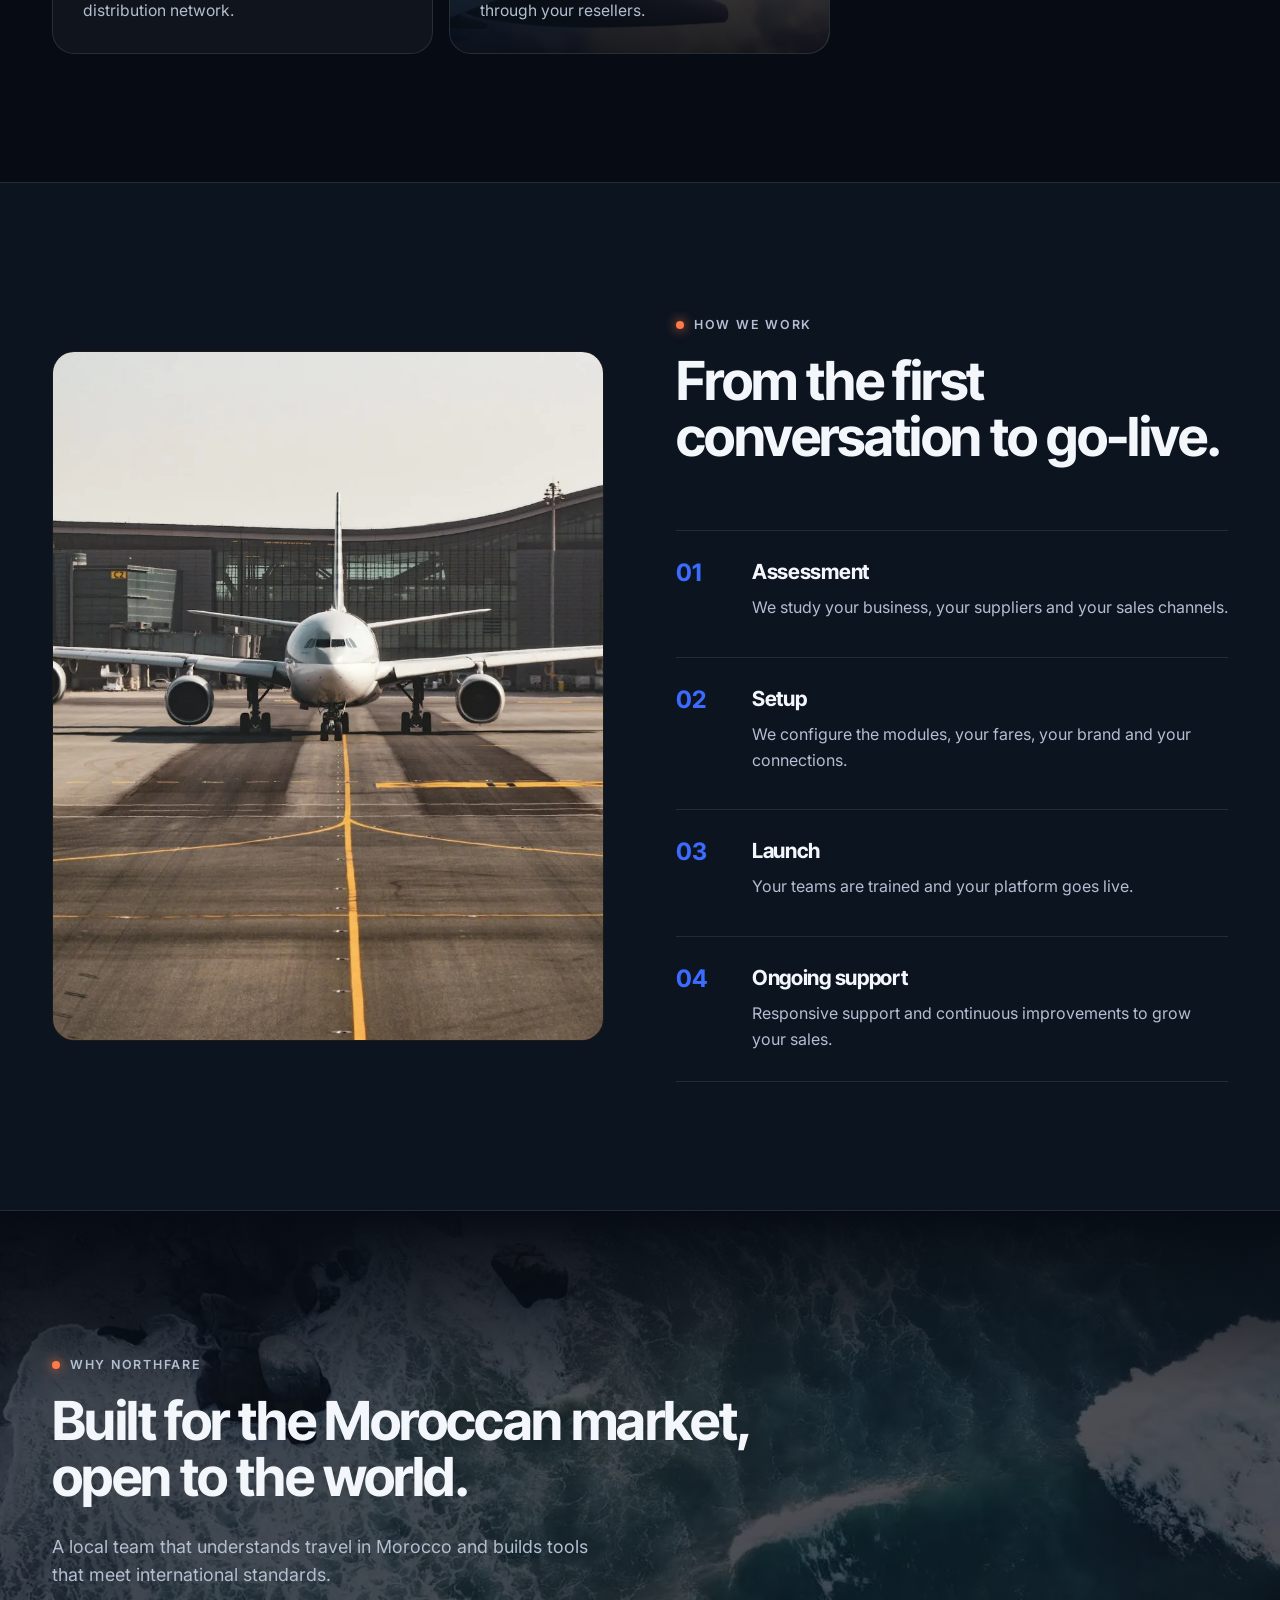
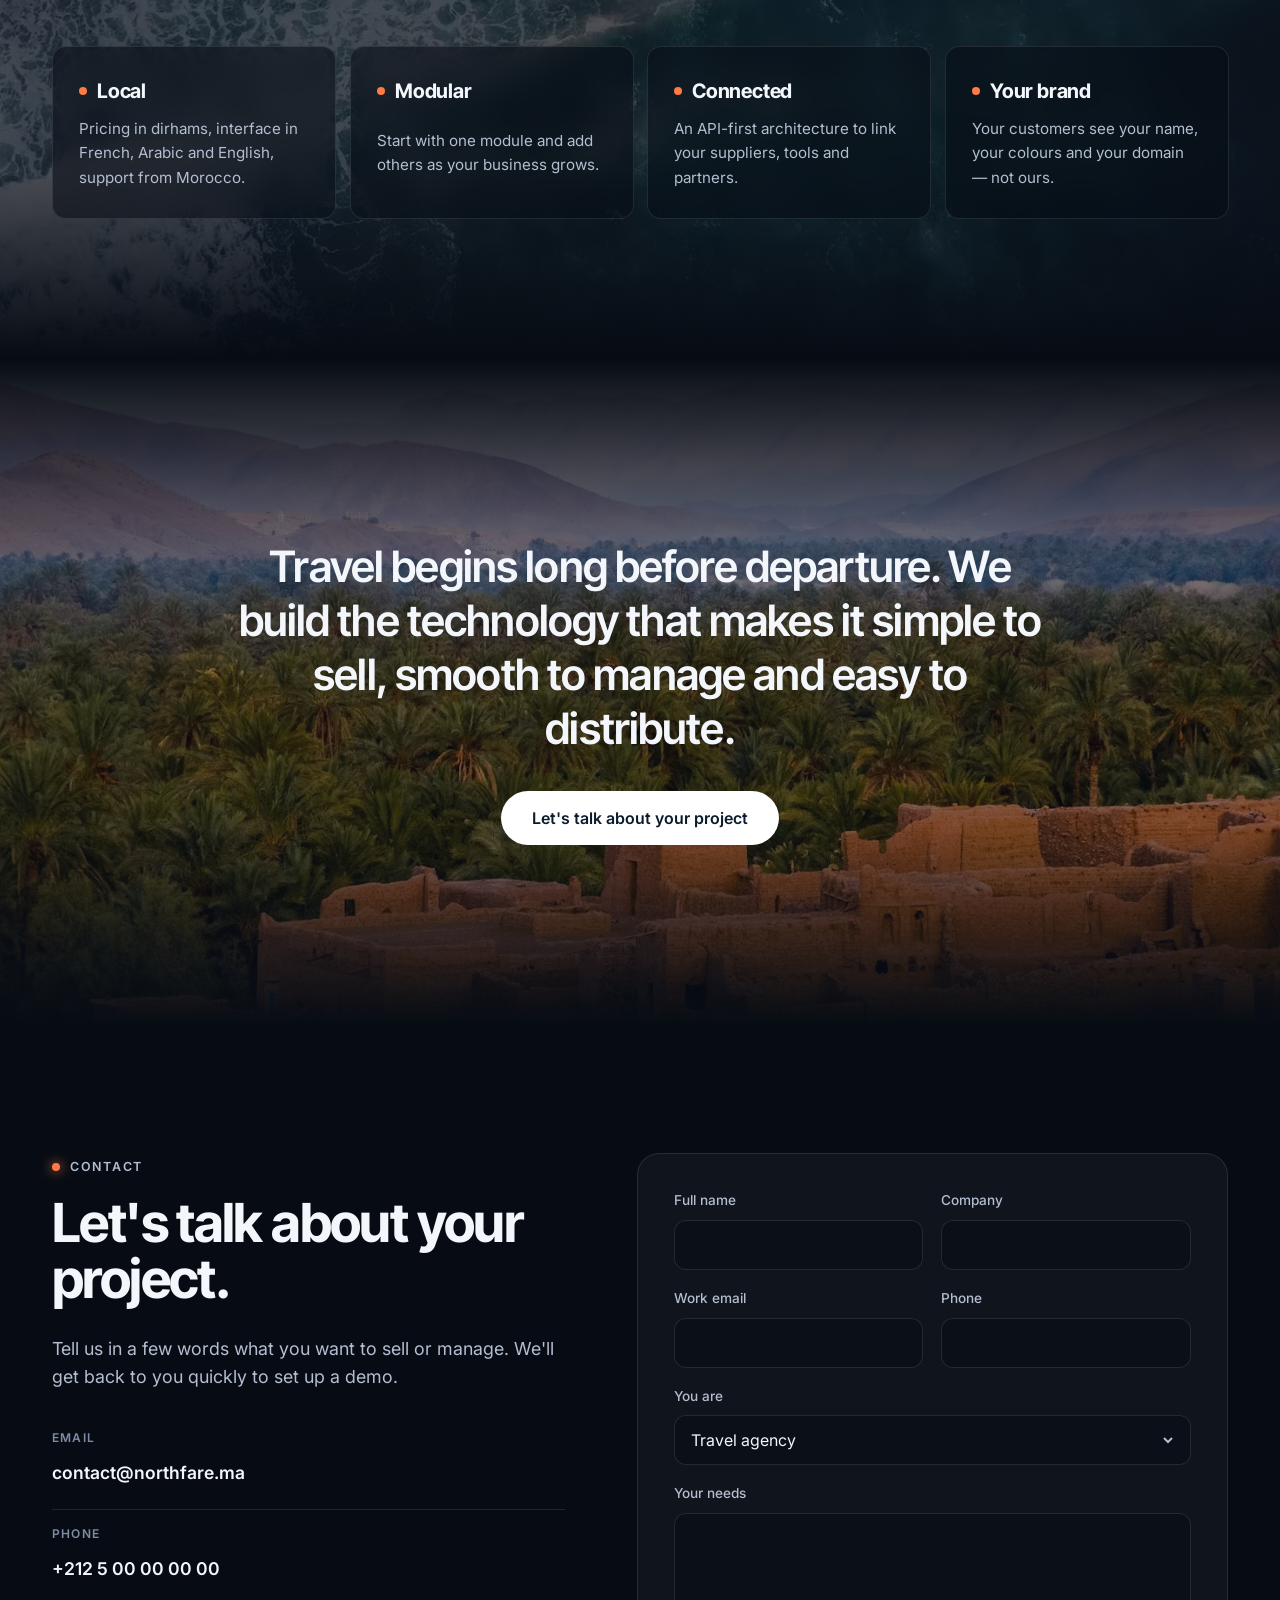
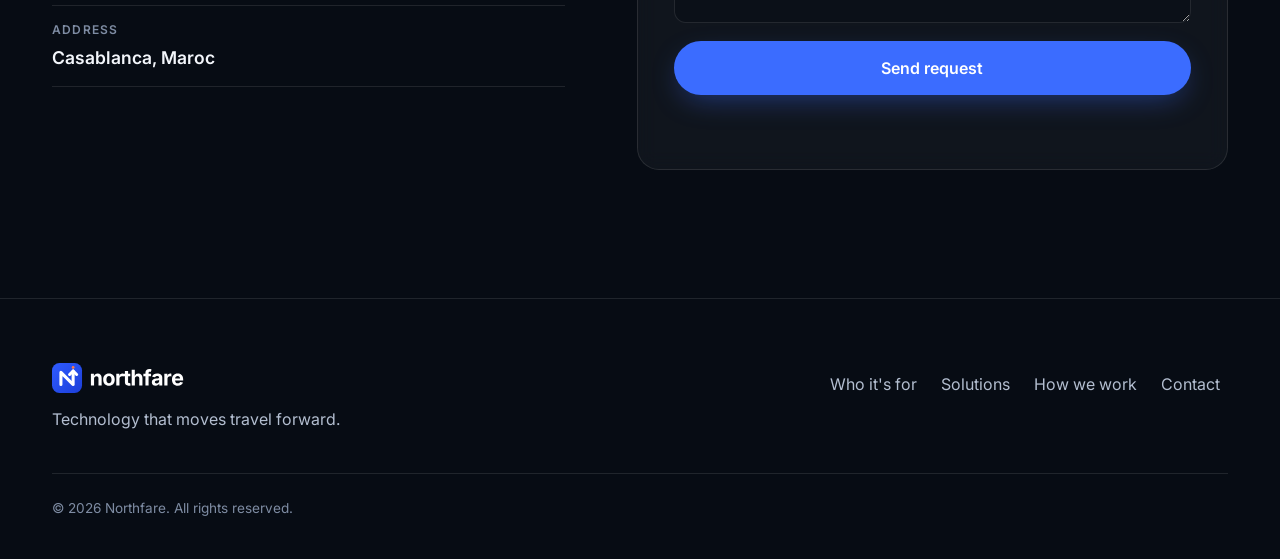
==== commit 16875ede: "Replace car and van visuals with airplanes - Hero: airplane take-off photo with a slow Ken Burns zoo" ====
--- a/index.html
+++ b/index.html
@@ -9,12 +9,12 @@
   <link rel="icon" href="favicon.svg" type="image/svg+xml">
   <meta property="og:title" content="Northfare — Travel Tech au Maroc">
   <meta property="og:description" content="Solutions technologiques pour vendre, gérer et distribuer des prestations de voyage.">
-  <meta property="og:image" content="assets/media/hero-poster.webp">
+  <meta property="og:image" content="assets/img/hero-plane.webp">
   <meta property="og:type" content="website">
   <link rel="preconnect" href="https://fonts.googleapis.com">
   <link rel="preconnect" href="https://fonts.gstatic.com" crossorigin>
   <link href="https://fonts.googleapis.com/css2?family=Inter+Tight:wght@500;600;700;800&family=Inter:wght@400;500;600&display=swap" rel="stylesheet">
-  <link rel="preload" as="image" href="assets/media/hero-poster.webp">
+  <link rel="preload" as="image" href="assets/img/hero-plane.webp">
   <link rel="stylesheet" href="assets/css/style.css">
 </head>
 <body>
@@ -47,9 +47,7 @@
 <main id="main" tabindex="-1">
   <!-- HERO -->
   <section class="hero" id="hero">
-    <video class="hero__video" autoplay muted loop playsinline preload="metadata" poster="assets/media/hero-poster.webp" aria-hidden="true">
-      <source src="assets/media/hero.mp4" type="video/mp4">
-    </video>
+    <div class="hero__media" aria-hidden="true"><img src="assets/img/hero-plane.webp" alt="" width="2400" height="1350" fetchpriority="high"></div>
     <div class="hero__shade" aria-hidden="true"></div>
     <div class="container hero__content">
       <p class="eyebrow" data-i18n="hero.eyebrow">Travel Tech · Maroc</p>
@@ -106,7 +104,7 @@
           </div>
         </a>
         <a href="#contact" class="tile">
-          <img src="assets/img/airport.webp" alt="Avion de ligne devant un terminal d'aéroport" loading="lazy" width="1600" height="1067">
+          <img src="assets/img/cloudplane.webp" alt="Avion de ligne en approche dans un ciel nuageux" loading="lazy" width="1600" height="1067">
           <div class="tile__body">
             <span class="tile__num">02</span>
             <h3 data-i18n="clients.b.t">Opérateurs de transport</h3>
@@ -188,9 +186,7 @@
   <section class="section section--method" id="methode">
     <div class="container method">
       <div class="method__media" data-reveal>
-        <video muted loop playsinline preload="none" poster="assets/media/journey-poster.webp" width="1280" height="720" data-lazy-video aria-hidden="true">
-          <source data-src="assets/media/journey.mp4" type="video/mp4">
-        </video>
+        <img src="assets/img/airport.webp" alt="Avion de ligne devant un terminal d'aéroport" loading="lazy" width="1600" height="1067">
       </div>
       <div class="method__copy">
         <div class="section__head" data-reveal>
--- a/assets/css/style.css
+++ b/assets/css/style.css
@@ -112,7 +112,9 @@
 
 /* Hero */
 .hero { position: relative; min-height: 100svh; display: flex; flex-direction: column; justify-content: flex-end; overflow: hidden; isolation: isolate; }
-.hero__video { position: absolute; inset: 0; width: 100%; height: 100%; object-fit: cover; z-index: -2; transform: scale(1.04); }
+.hero__media { position: absolute; inset: 0; z-index: -2; overflow: hidden; }
+.hero__media img { width: 100%; height: 100%; object-fit: cover; object-position: 60% 40%; animation: kenburns 28s ease-in-out infinite alternate; }
+@keyframes kenburns { from { transform: scale(1.02); } to { transform: scale(1.14) translate(-1.5%, 1%); } }
 .hero__shade {
   position: absolute; inset: 0; z-index: -1;
   background:
@@ -189,7 +191,7 @@
 .section--method { background: var(--bg-2); border-top: 1px solid var(--line); border-bottom: 1px solid var(--line); }
 .method { display: grid; grid-template-columns: 1fr 1fr; gap: 72px; align-items: center; }
 .method__media { position: sticky; top: 120px; border-radius: var(--radius); overflow: hidden; border: 1px solid var(--line); aspect-ratio: 4 / 5; background: #000; }
-.method__media video { width: 100%; height: 100%; object-fit: cover; }
+.method__media video, .method__media img { width: 100%; height: 100%; object-fit: cover; }
 .steps { list-style: none; margin: 0; padding: 0; display: grid; gap: 8px; }
 .steps li { display: grid; grid-template-columns: 56px 1fr; gap: 20px; padding: 28px 0; border-top: 1px solid var(--line); }
 .steps li:last-child { border-bottom: 1px solid var(--line); }
@@ -265,6 +267,6 @@
 .no-js [data-reveal], .no-js [data-stagger] > * { opacity: 1 !important; transform: none !important; }
 @media (prefers-reduced-motion: reduce) {
   html { scroll-behavior: auto; }
-  .marquee__track, .scroll-cue span { animation: none; }
+  .marquee__track, .scroll-cue span, .hero__media img { animation: none; }
   [data-reveal], [data-stagger] > *, .hero__title .w > span { opacity: 1 !important; transform: none !important; }
 }
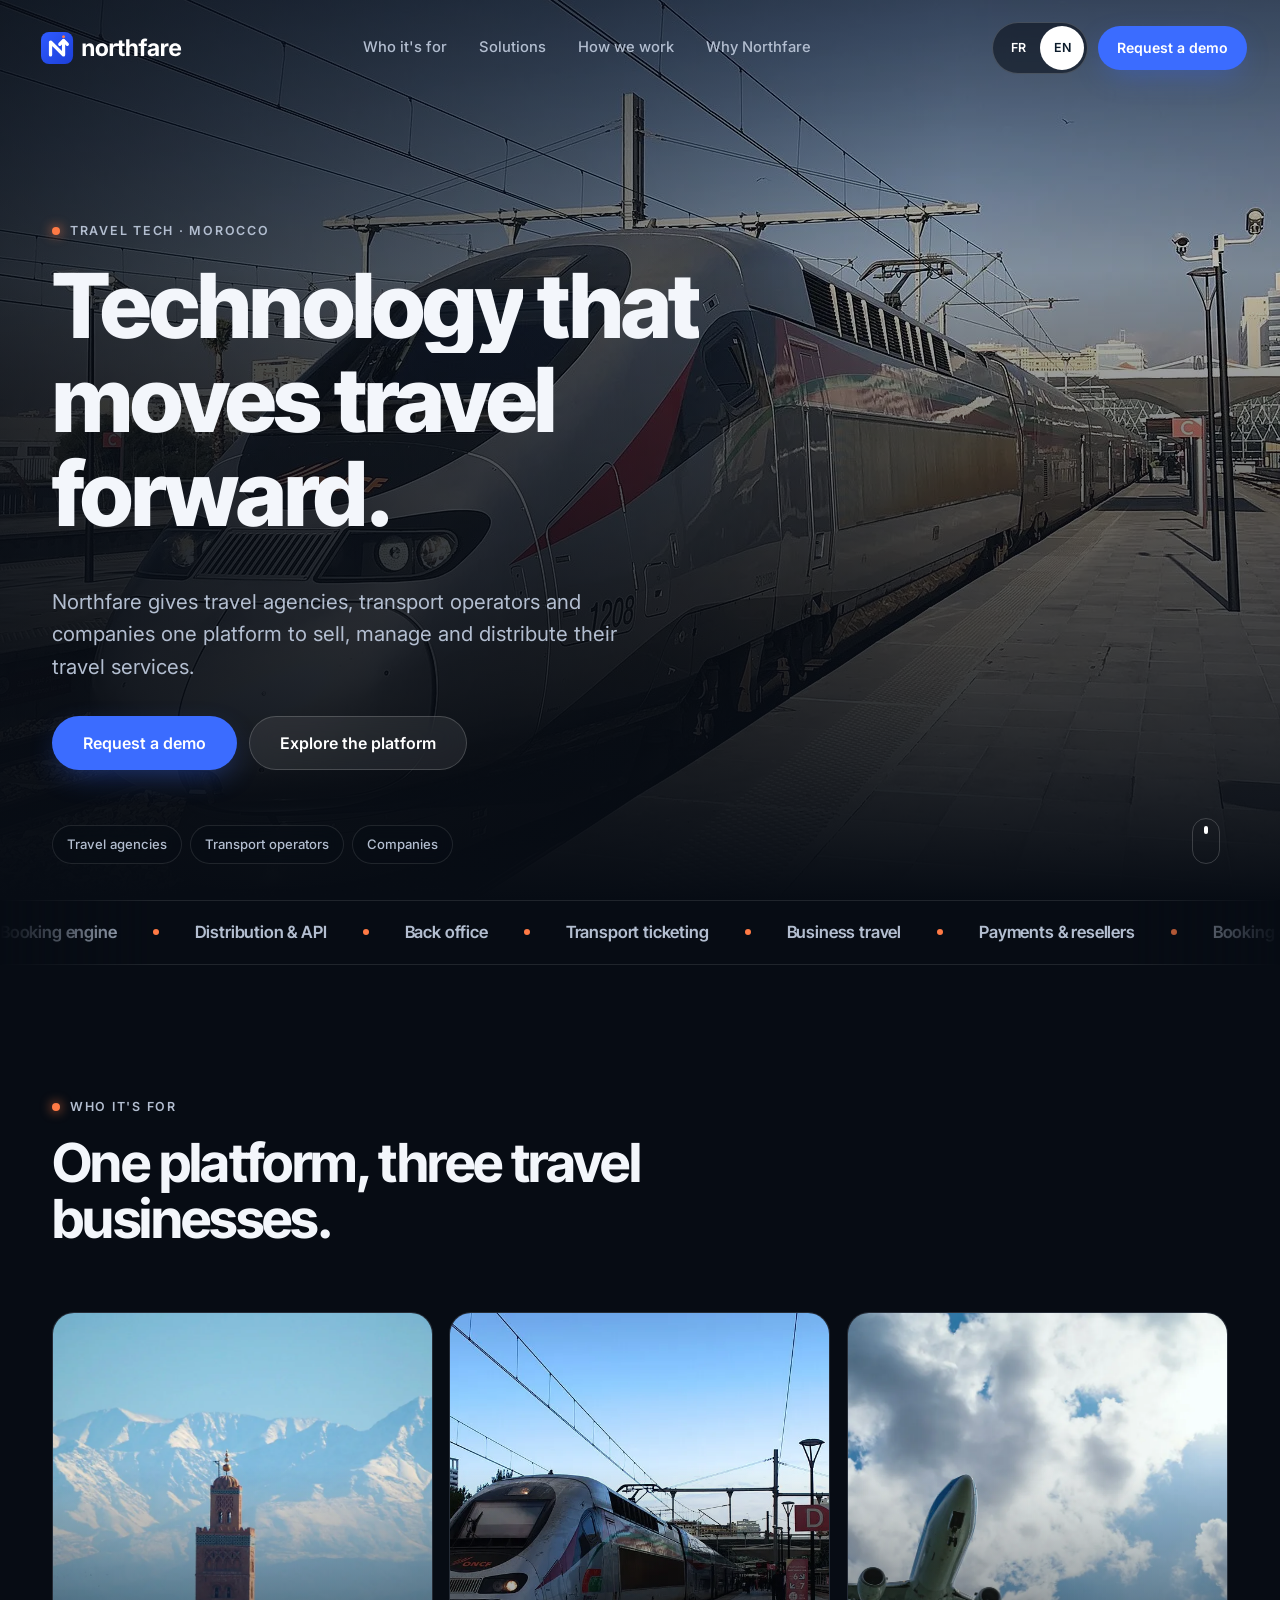
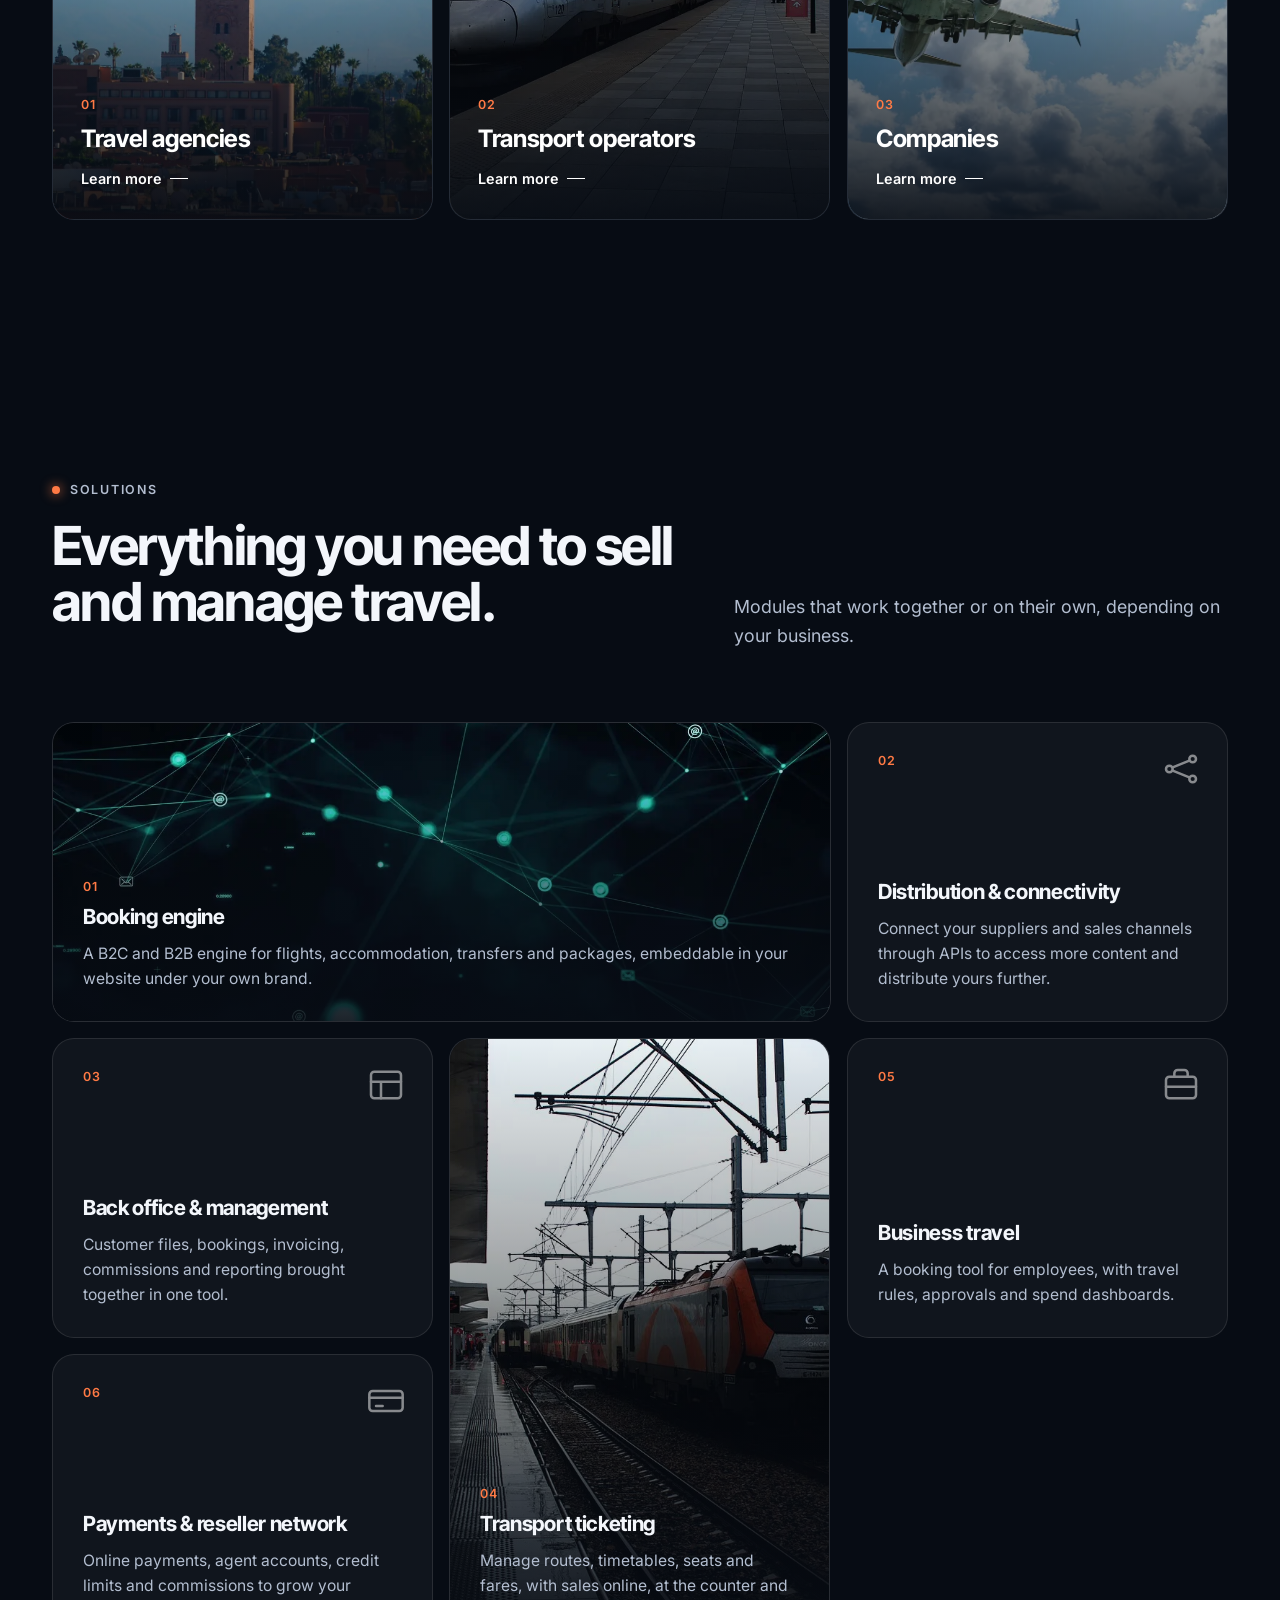
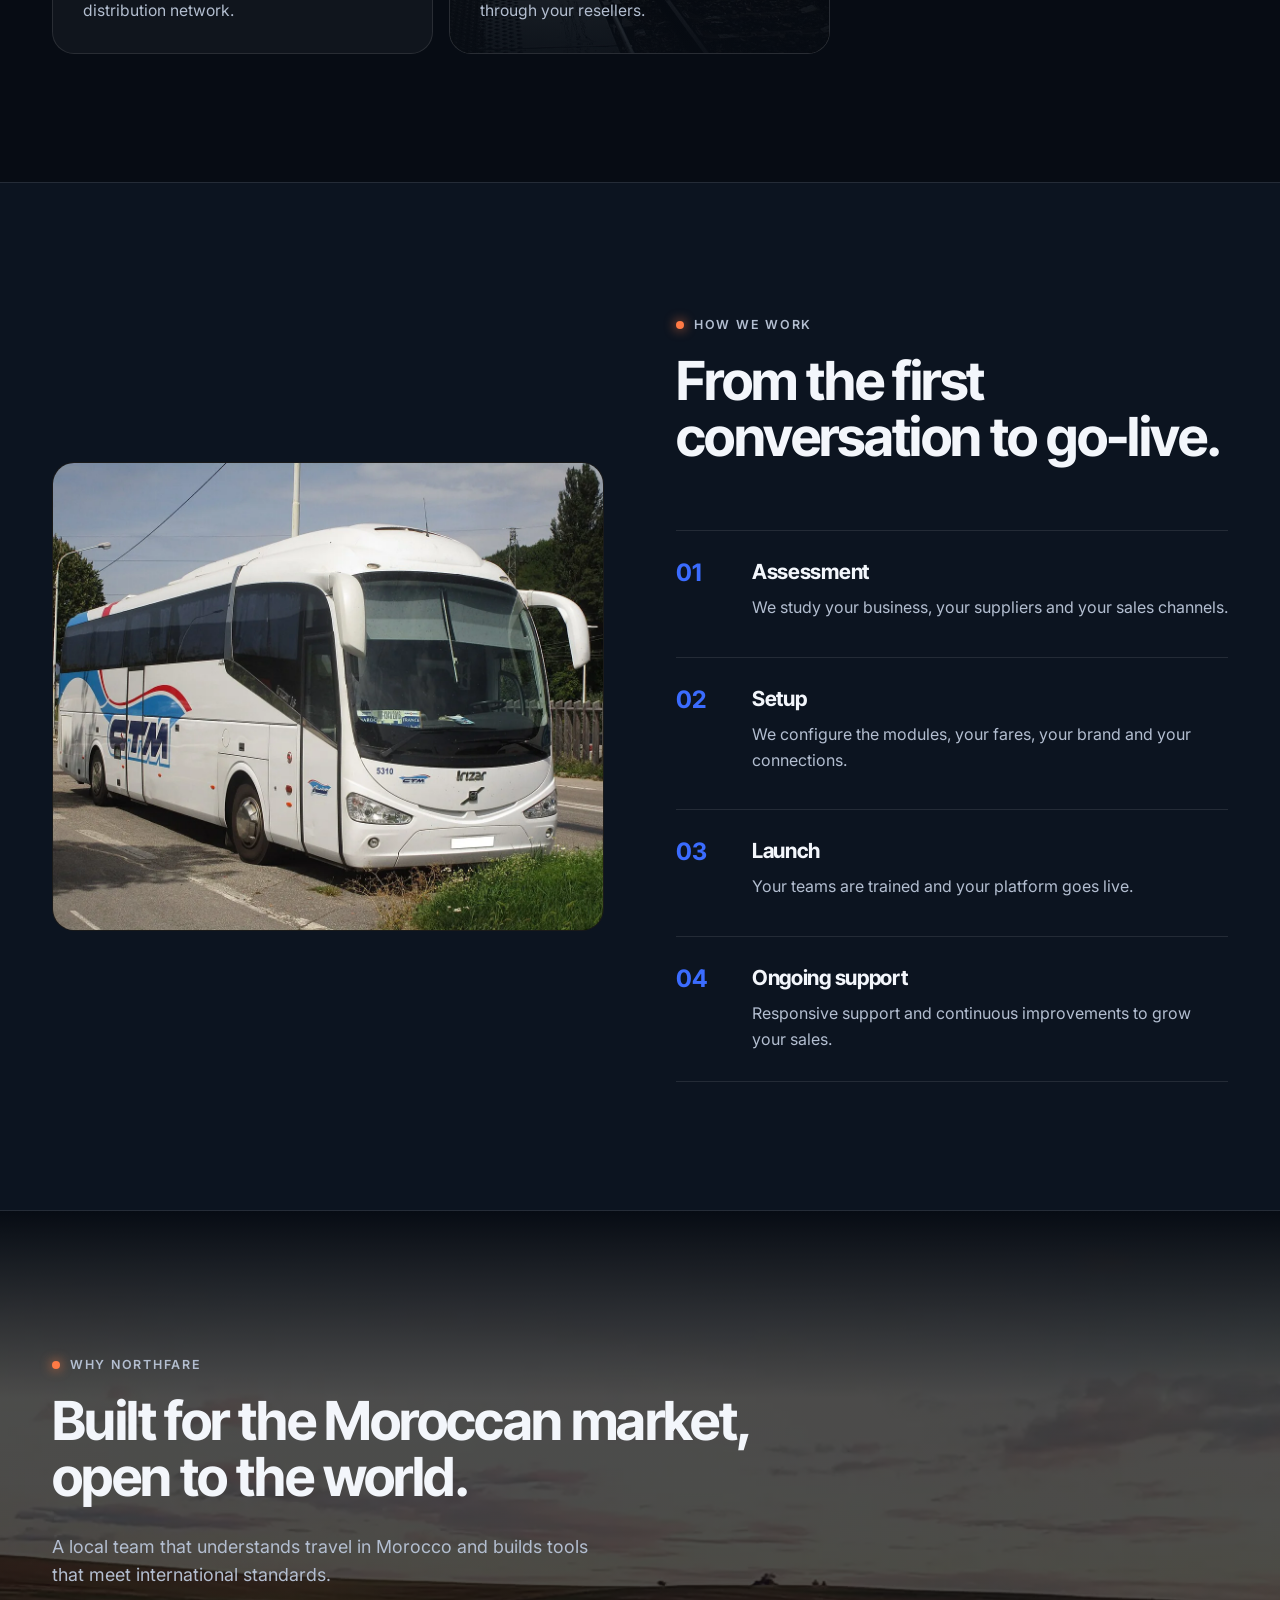
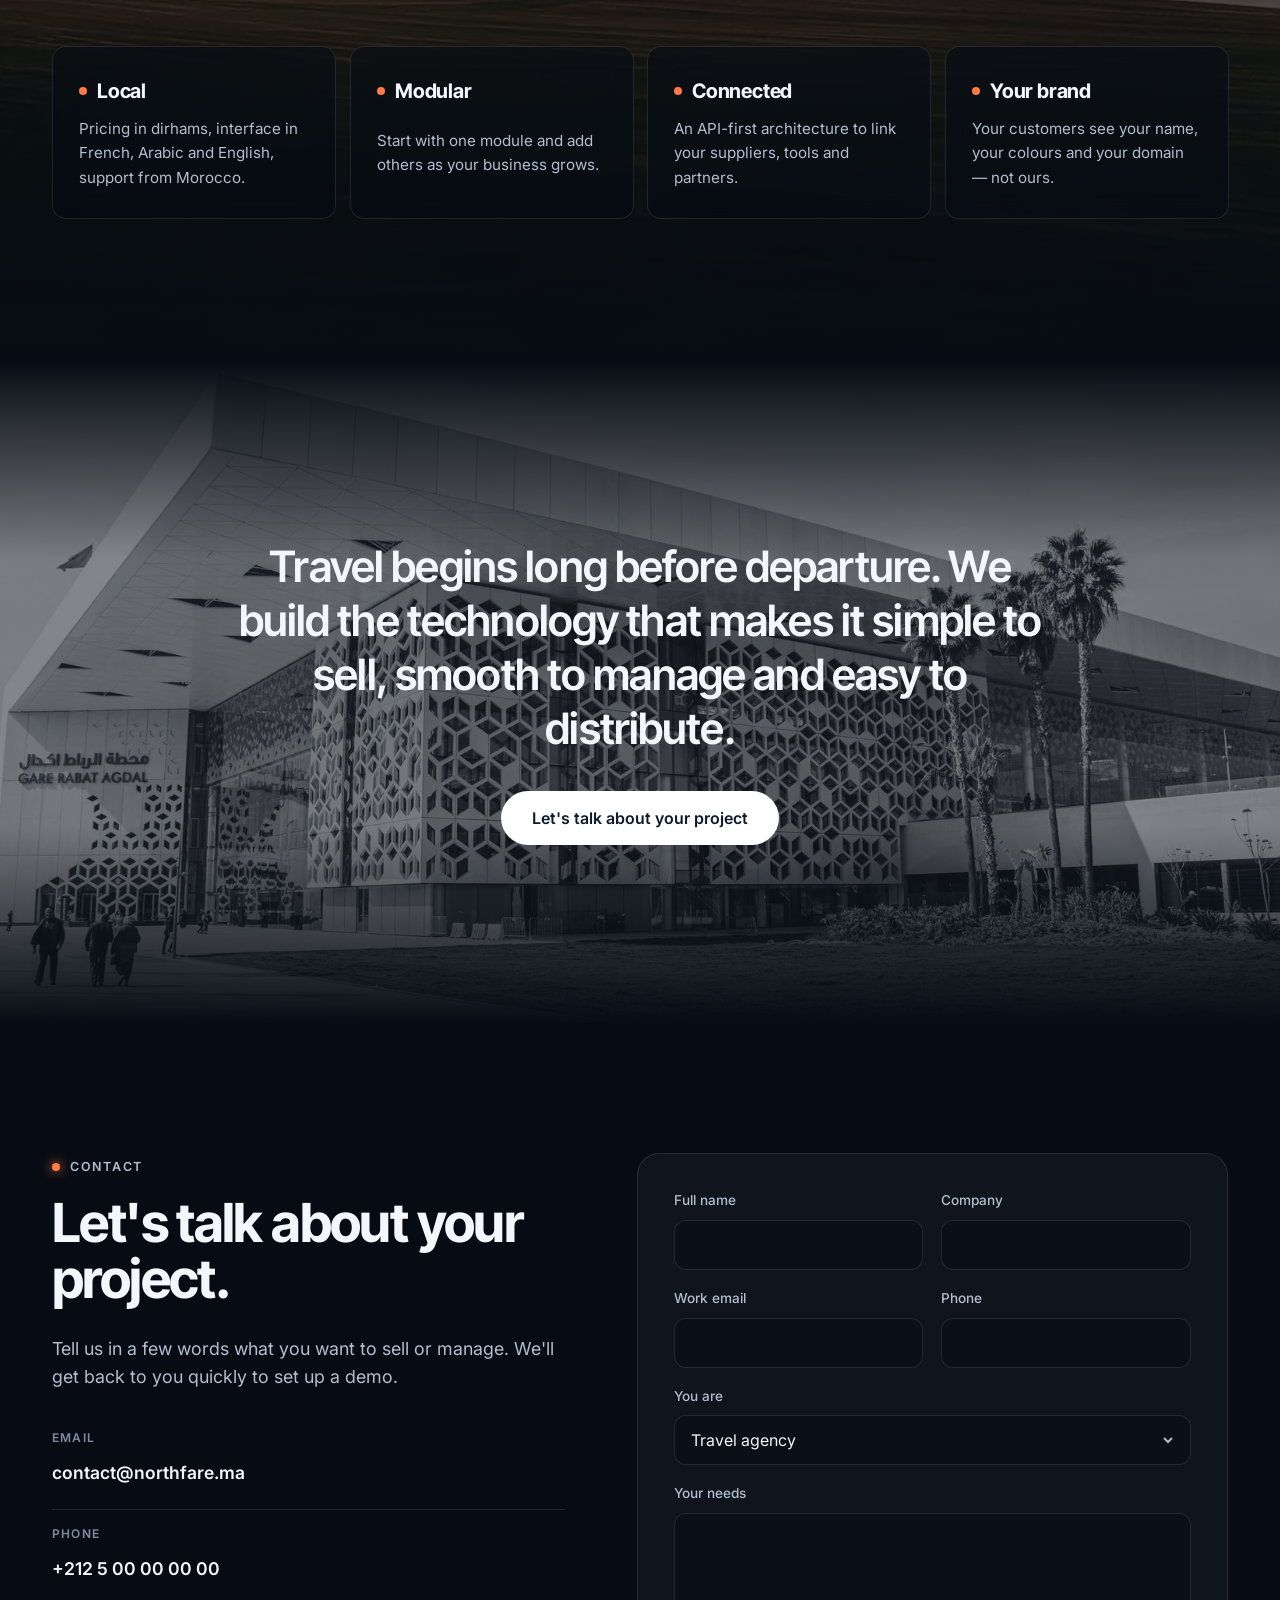
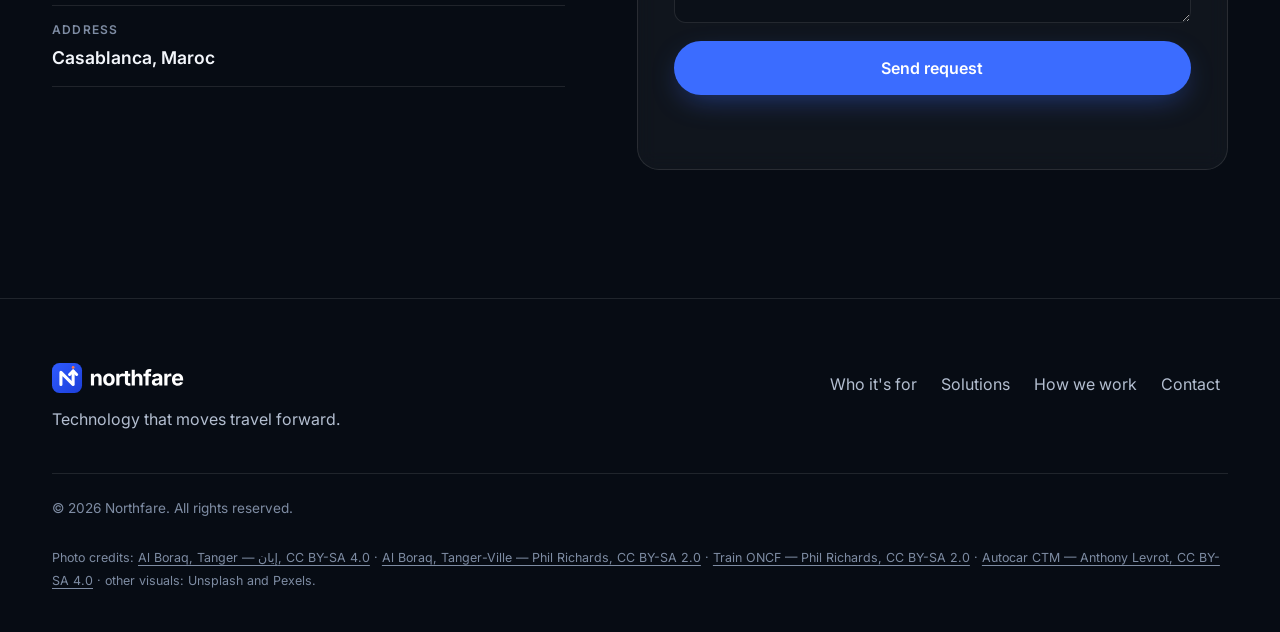
==== commit be0e39d8: "Use Moroccan transport visuals: Al Boraq, ONCF train, CTM coach - Hero: Al Boraq high-speed train at" ====
--- a/index.html
+++ b/index.html
@@ -9,12 +9,12 @@
   <link rel="icon" href="favicon.svg" type="image/svg+xml">
   <meta property="og:title" content="Northfare — Travel Tech au Maroc">
   <meta property="og:description" content="Solutions technologiques pour vendre, gérer et distribuer des prestations de voyage.">
-  <meta property="og:image" content="assets/img/hero-plane.webp">
+  <meta property="og:image" content="assets/img/alboraq-tanger.webp">
   <meta property="og:type" content="website">
   <link rel="preconnect" href="https://fonts.googleapis.com">
   <link rel="preconnect" href="https://fonts.gstatic.com" crossorigin>
   <link href="https://fonts.googleapis.com/css2?family=Inter+Tight:wght@500;600;700;800&family=Inter:wght@400;500;600&display=swap" rel="stylesheet">
-  <link rel="preload" as="image" href="assets/img/hero-plane.webp">
+  <link rel="preload" as="image" href="assets/img/alboraq-tanger.webp">
   <link rel="stylesheet" href="assets/css/style.css">
 </head>
 <body>
@@ -47,7 +47,7 @@
 <main id="main" tabindex="-1">
   <!-- HERO -->
   <section class="hero" id="hero">
-    <div class="hero__media" aria-hidden="true"><img src="assets/img/hero-plane.webp" alt="" width="2400" height="1350" fetchpriority="high"></div>
+    <div class="hero__media" aria-hidden="true"><img src="assets/img/alboraq-tanger.webp" alt="" width="1280" height="960" fetchpriority="high"></div>
     <div class="hero__shade" aria-hidden="true"></div>
     <div class="container hero__content">
       <p class="eyebrow" data-i18n="hero.eyebrow">Travel Tech · Maroc</p>
@@ -104,7 +104,7 @@
           </div>
         </a>
         <a href="#contact" class="tile">
-          <img src="assets/img/cloudplane.webp" alt="Avion de ligne en approche dans un ciel nuageux" loading="lazy" width="1600" height="1067">
+          <img src="assets/img/alboraq-arrivee.webp" alt="Train à grande vitesse Al Boraq entrant en gare de Tanger-Ville" loading="lazy" width="1280" height="850">
           <div class="tile__body">
             <span class="tile__num">02</span>
             <h3 data-i18n="clients.b.t">Opérateurs de transport</h3>
@@ -113,7 +113,7 @@
           </div>
         </a>
         <a href="#contact" class="tile">
-          <img src="assets/img/team.webp" alt="Équipe au travail dans un bureau lumineux" loading="lazy" width="1600" height="1050">
+          <img src="assets/img/cloudplane.webp" alt="Avion de ligne en approche dans un ciel nuageux" loading="lazy" width="1600" height="1067">
           <div class="tile__body">
             <span class="tile__num">03</span>
             <h3 data-i18n="clients.c.t">Entreprises</h3>
@@ -159,7 +159,7 @@
           <svg class="bento__icon" viewBox="0 0 24 24"><rect x="3" y="4" width="18" height="16" rx="2"/><path d="M3 10h18M9 10v10"/></svg>
         </article>
         <article class="bento__item bento__item--tall bento__item--media">
-          <img src="assets/img/wing.webp" alt="" loading="lazy" width="1600" height="1063">
+          <img src="assets/img/oncf-train.webp" alt="" loading="lazy" width="1280" height="851">
           <div class="bento__body">
             <span class="bento__num">04</span>
             <h3 data-i18n="sol.4.t">Billetterie transport</h3>
@@ -186,7 +186,7 @@
   <section class="section section--method" id="methode">
     <div class="container method">
       <div class="method__media" data-reveal>
-        <img src="assets/img/airport.webp" alt="Avion de ligne devant un terminal d'aéroport" loading="lazy" width="1600" height="1067">
+        <img src="assets/img/ctm-autocar.webp" alt="Autocar CTM Irizar i6" loading="lazy" width="1280" height="960">
       </div>
       <div class="method__copy">
         <div class="section__head" data-reveal>
@@ -205,8 +205,8 @@
 
   <!-- POURQUOI -->
   <section class="why" id="pourquoi">
-    <video class="why__video" muted loop playsinline preload="none" poster="assets/media/coast-poster.webp" data-lazy-video aria-hidden="true">
-      <source data-src="assets/media/coast.mp4" type="video/mp4">
+    <video class="why__video" muted loop playsinline preload="none" poster="assets/media/train-poster.webp" data-lazy-video aria-hidden="true">
+      <source data-src="assets/media/train.mp4" type="video/mp4">
     </video>
     <div class="why__shade" aria-hidden="true"></div>
     <div class="container why__inner">
@@ -226,7 +226,7 @@
 
   <!-- STATEMENT / PARALLAX -->
   <section class="statement">
-    <div class="statement__bg" data-parallax><img src="assets/img/kasbah.webp" alt="" loading="lazy" width="1600" height="1071"></div>
+    <div class="statement__bg" data-parallax><img src="assets/img/rabat-agdal.webp" alt="" loading="lazy" width="1800" height="1197"></div>
     <div class="container statement__inner" data-reveal>
       <p class="statement__text" data-i18n="stmt.text">Le voyage commence bien avant le départ. Nous construisons la technologie qui le rend simple à vendre, fluide à gérer et facile à distribuer.</p>
       <a href="#contact" class="btn btn--light btn--lg" data-i18n="stmt.cta">Parlons de votre projet</a>
@@ -285,6 +285,13 @@
       <a href="#contact" data-i18n="nav.contact">Contact</a>
     </nav>
     <p class="footer__copy">© <span id="year">2026</span> Northfare. <span data-i18n="footer.rights">Tous droits réservés.</span></p>
+    <p class="footer__credits"><span data-i18n="footer.credits">Crédits photos :</span>
+      <a href="https://commons.wikimedia.org/wiki/File:ONCF_Al_Boraq_at_Tangier_Terminus.jpg" rel="noopener" target="_blank">Al Boraq, Tanger — إيان, CC BY-SA 4.0</a> ·
+      <a href="https://commons.wikimedia.org/wiki/File:22.11.24_Tanger-Ville_1208_(54166318289).jpg" rel="noopener" target="_blank">Al Boraq, Tanger-Ville — Phil Richards, CC BY-SA 2.0</a> ·
+      <a href="https://commons.wikimedia.org/wiki/File:25.11.24_Tanger_Ville_E-1474_(54166482504).jpg" rel="noopener" target="_blank">Train ONCF — Phil Richards, CC BY-SA 2.0</a> ·
+      <a href="https://commons.wikimedia.org/wiki/File:Irizar_i6_n%C2%B05310_-_Compagnie_de_Transports_au_Maroc_(Chamb%C3%A9ry).jpg" rel="noopener" target="_blank">Autocar CTM — Anthony Levrot, CC BY-SA 4.0</a> ·
+      <span data-i18n="footer.credits2">autres visuels : Unsplash et Pexels.</span>
+    </p>
   </div>
 </footer>
 
--- a/assets/css/style.css
+++ b/assets/css/style.css
@@ -190,7 +190,7 @@
 /* Method */
 .section--method { background: var(--bg-2); border-top: 1px solid var(--line); border-bottom: 1px solid var(--line); }
 .method { display: grid; grid-template-columns: 1fr 1fr; gap: 72px; align-items: center; }
-.method__media { position: sticky; top: 120px; border-radius: var(--radius); overflow: hidden; border: 1px solid var(--line); aspect-ratio: 4 / 5; background: #000; }
+.method__media { position: sticky; top: 120px; border-radius: var(--radius); overflow: hidden; border: 1px solid var(--line); aspect-ratio: 4 / 3.4; background: #000; }
 .method__media video, .method__media img { width: 100%; height: 100%; object-fit: cover; }
 .steps { list-style: none; margin: 0; padding: 0; display: grid; gap: 8px; }
 .steps li { display: grid; grid-template-columns: 56px 1fr; gap: 20px; padding: 28px 0; border-top: 1px solid var(--line); }
@@ -260,6 +260,9 @@
 .footer__links a { display: inline-flex; align-items: center; min-height: 44px; padding: 0 8px; }
 .footer__links a:hover { color: #fff; }
 .footer__copy { grid-column: 1 / -1; margin: 12px 0 0; padding-top: 24px; border-top: 1px solid var(--line); font-size: .85rem; color: var(--muted); }
+.footer__credits { grid-column: 1 / -1; margin: 0; font-size: .78rem; color: var(--muted); line-height: 1.8; }
+.footer__credits a { text-decoration: underline; text-underline-offset: 3px; }
+.footer__credits a:hover { color: #fff; }
 @media (max-width: 640px) { .footer__inner { grid-template-columns: 1fr; } }
 
 /* Motion fallbacks */
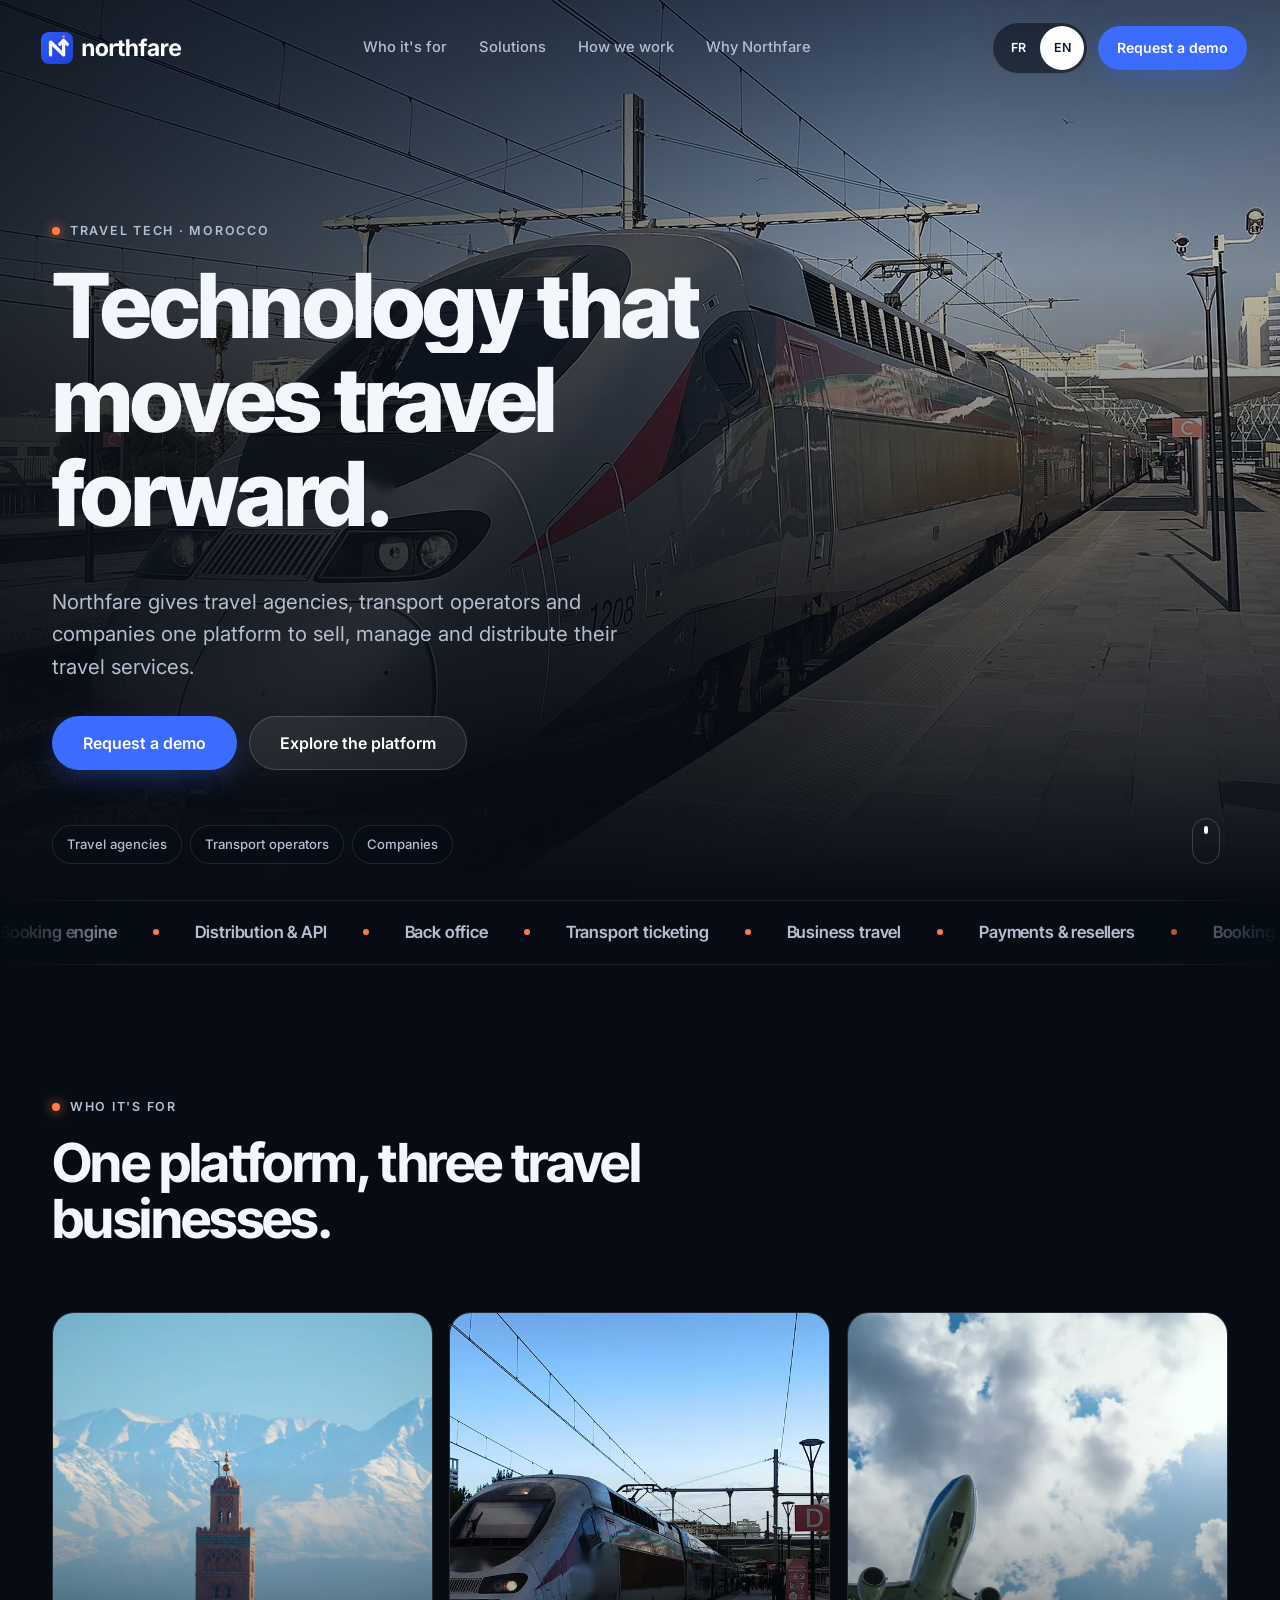
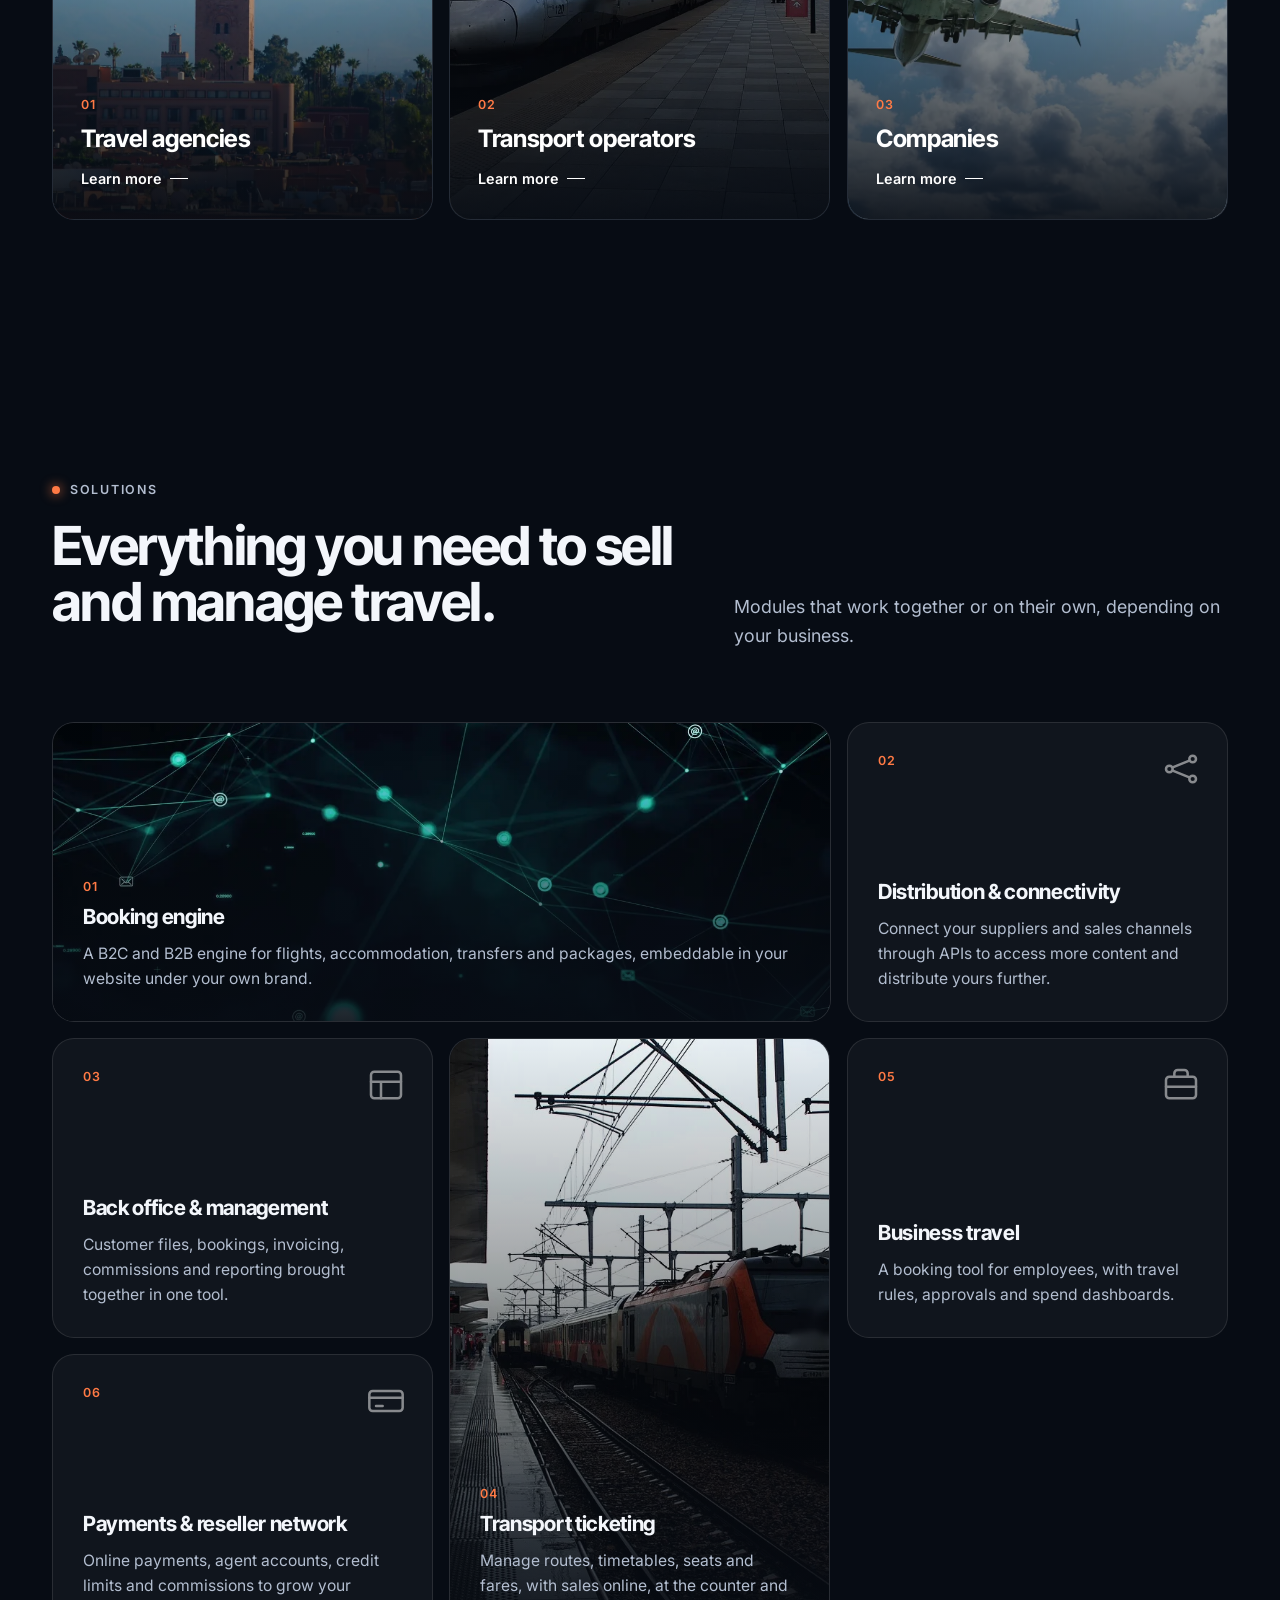
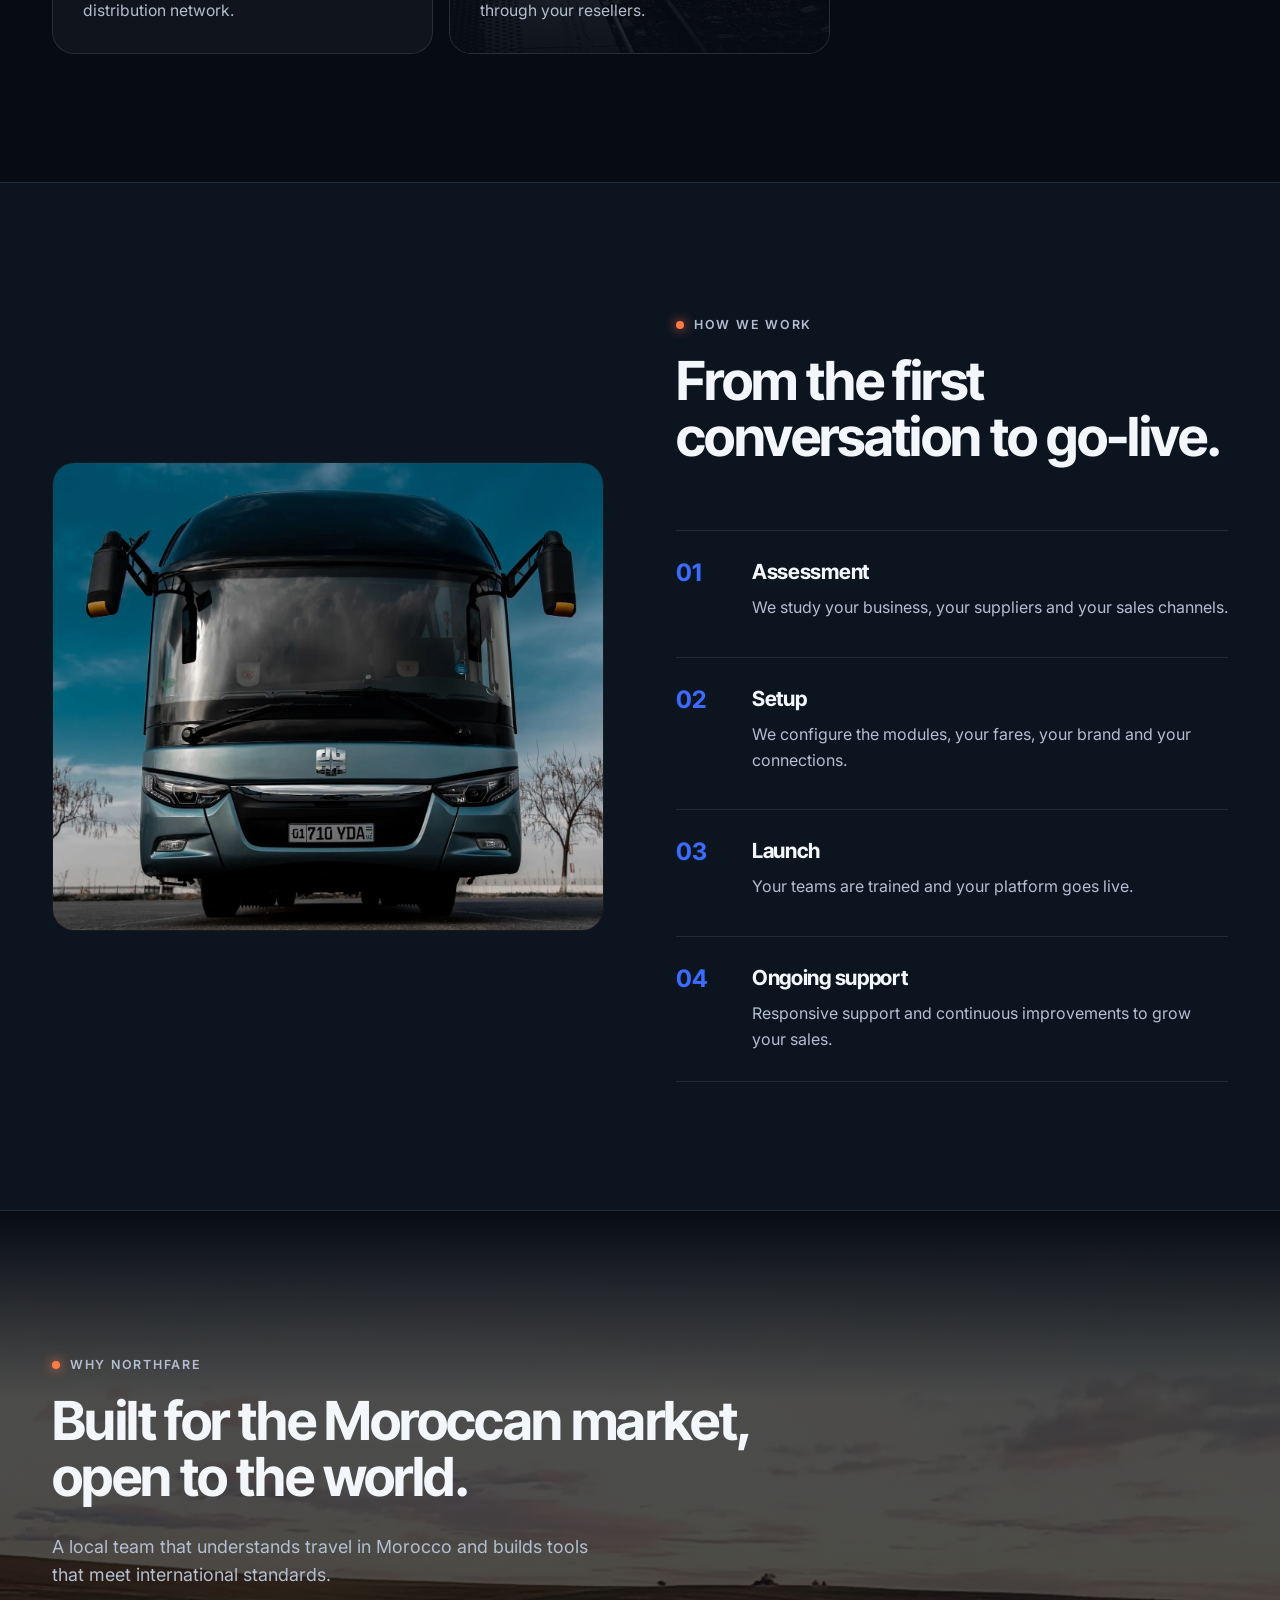
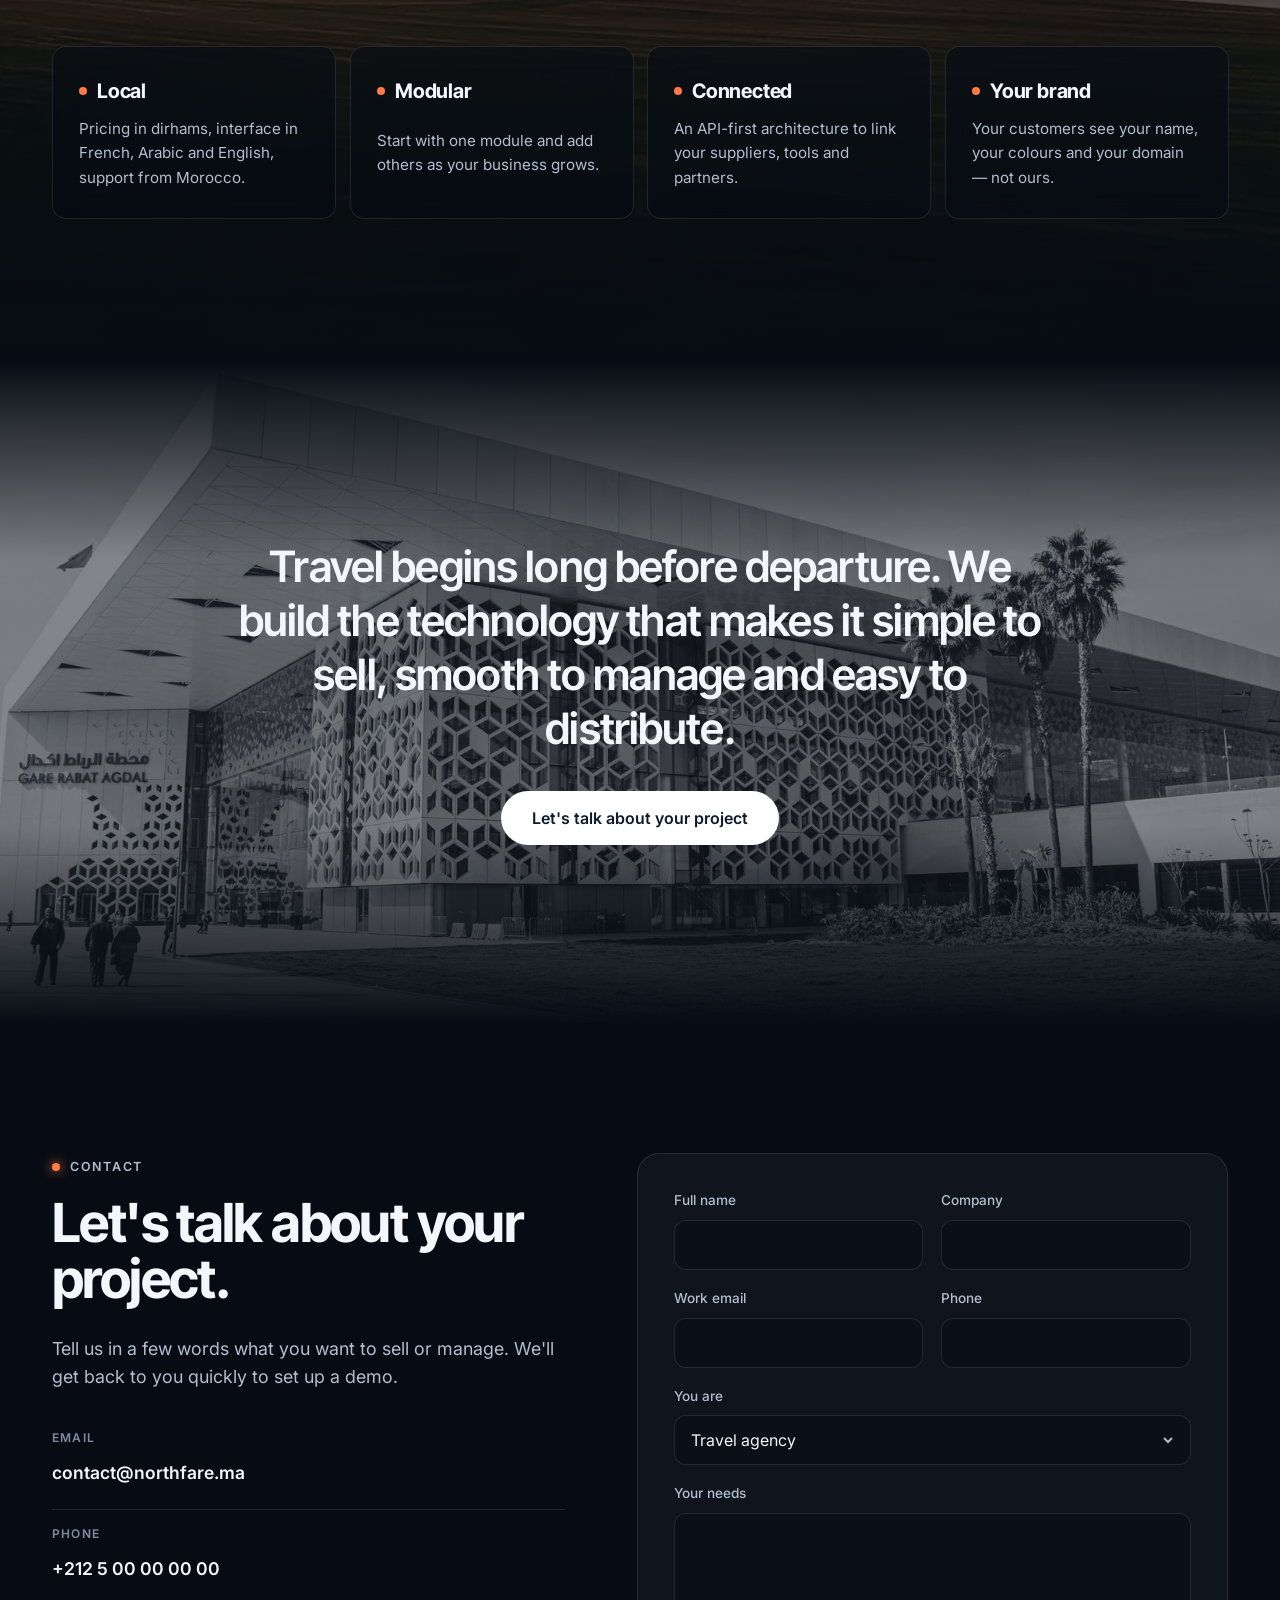
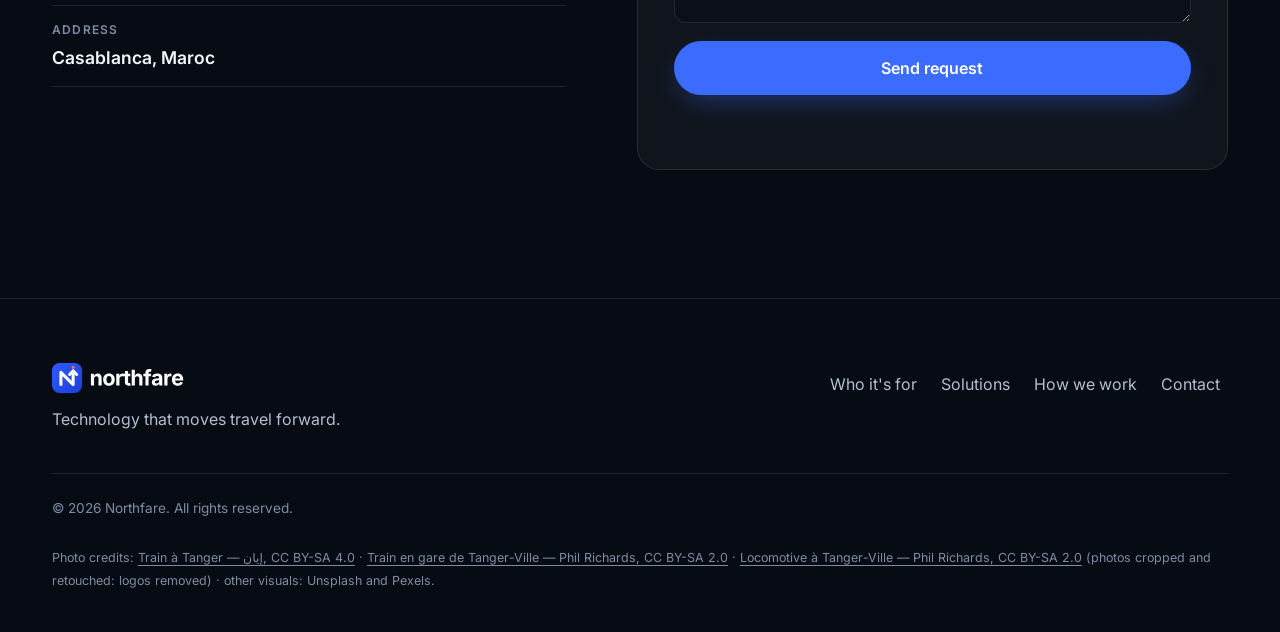
==== commit ed982775: "Remove company logos from transport visuals - Train photos retouched to erase operator logos (noted " ====
--- a/index.html
+++ b/index.html
@@ -186,7 +186,7 @@
   <section class="section section--method" id="methode">
     <div class="container method">
       <div class="method__media" data-reveal>
-        <img src="assets/img/ctm-autocar.webp" alt="Autocar CTM Irizar i6" loading="lazy" width="1280" height="960">
+        <img src="assets/img/autocar.webp" alt="Autocar de tourisme vu de face" loading="lazy" width="1800" height="1245">
       </div>
       <div class="method__copy">
         <div class="section__head" data-reveal>
@@ -286,10 +286,10 @@
     </nav>
     <p class="footer__copy">© <span id="year">2026</span> Northfare. <span data-i18n="footer.rights">Tous droits réservés.</span></p>
     <p class="footer__credits"><span data-i18n="footer.credits">Crédits photos :</span>
-      <a href="https://commons.wikimedia.org/wiki/File:ONCF_Al_Boraq_at_Tangier_Terminus.jpg" rel="noopener" target="_blank">Al Boraq, Tanger — إيان, CC BY-SA 4.0</a> ·
-      <a href="https://commons.wikimedia.org/wiki/File:22.11.24_Tanger-Ville_1208_(54166318289).jpg" rel="noopener" target="_blank">Al Boraq, Tanger-Ville — Phil Richards, CC BY-SA 2.0</a> ·
-      <a href="https://commons.wikimedia.org/wiki/File:25.11.24_Tanger_Ville_E-1474_(54166482504).jpg" rel="noopener" target="_blank">Train ONCF — Phil Richards, CC BY-SA 2.0</a> ·
-      <a href="https://commons.wikimedia.org/wiki/File:Irizar_i6_n%C2%B05310_-_Compagnie_de_Transports_au_Maroc_(Chamb%C3%A9ry).jpg" rel="noopener" target="_blank">Autocar CTM — Anthony Levrot, CC BY-SA 4.0</a> ·
+      <a href="https://commons.wikimedia.org/wiki/File:ONCF_Al_Boraq_at_Tangier_Terminus.jpg" rel="noopener" target="_blank">Train à Tanger — إيان, CC BY-SA 4.0</a> ·
+      <a href="https://commons.wikimedia.org/wiki/File:22.11.24_Tanger-Ville_1208_(54166318289).jpg" rel="noopener" target="_blank">Train en gare de Tanger-Ville — Phil Richards, CC BY-SA 2.0</a> ·
+      <a href="https://commons.wikimedia.org/wiki/File:25.11.24_Tanger_Ville_E-1474_(54166482504).jpg" rel="noopener" target="_blank">Locomotive à Tanger-Ville — Phil Richards, CC BY-SA 2.0</a>
+      <span data-i18n="footer.credits3">(photos recadrées et retouchées : logos retirés)</span> ·
       <span data-i18n="footer.credits2">autres visuels : Unsplash et Pexels.</span>
     </p>
   </div>
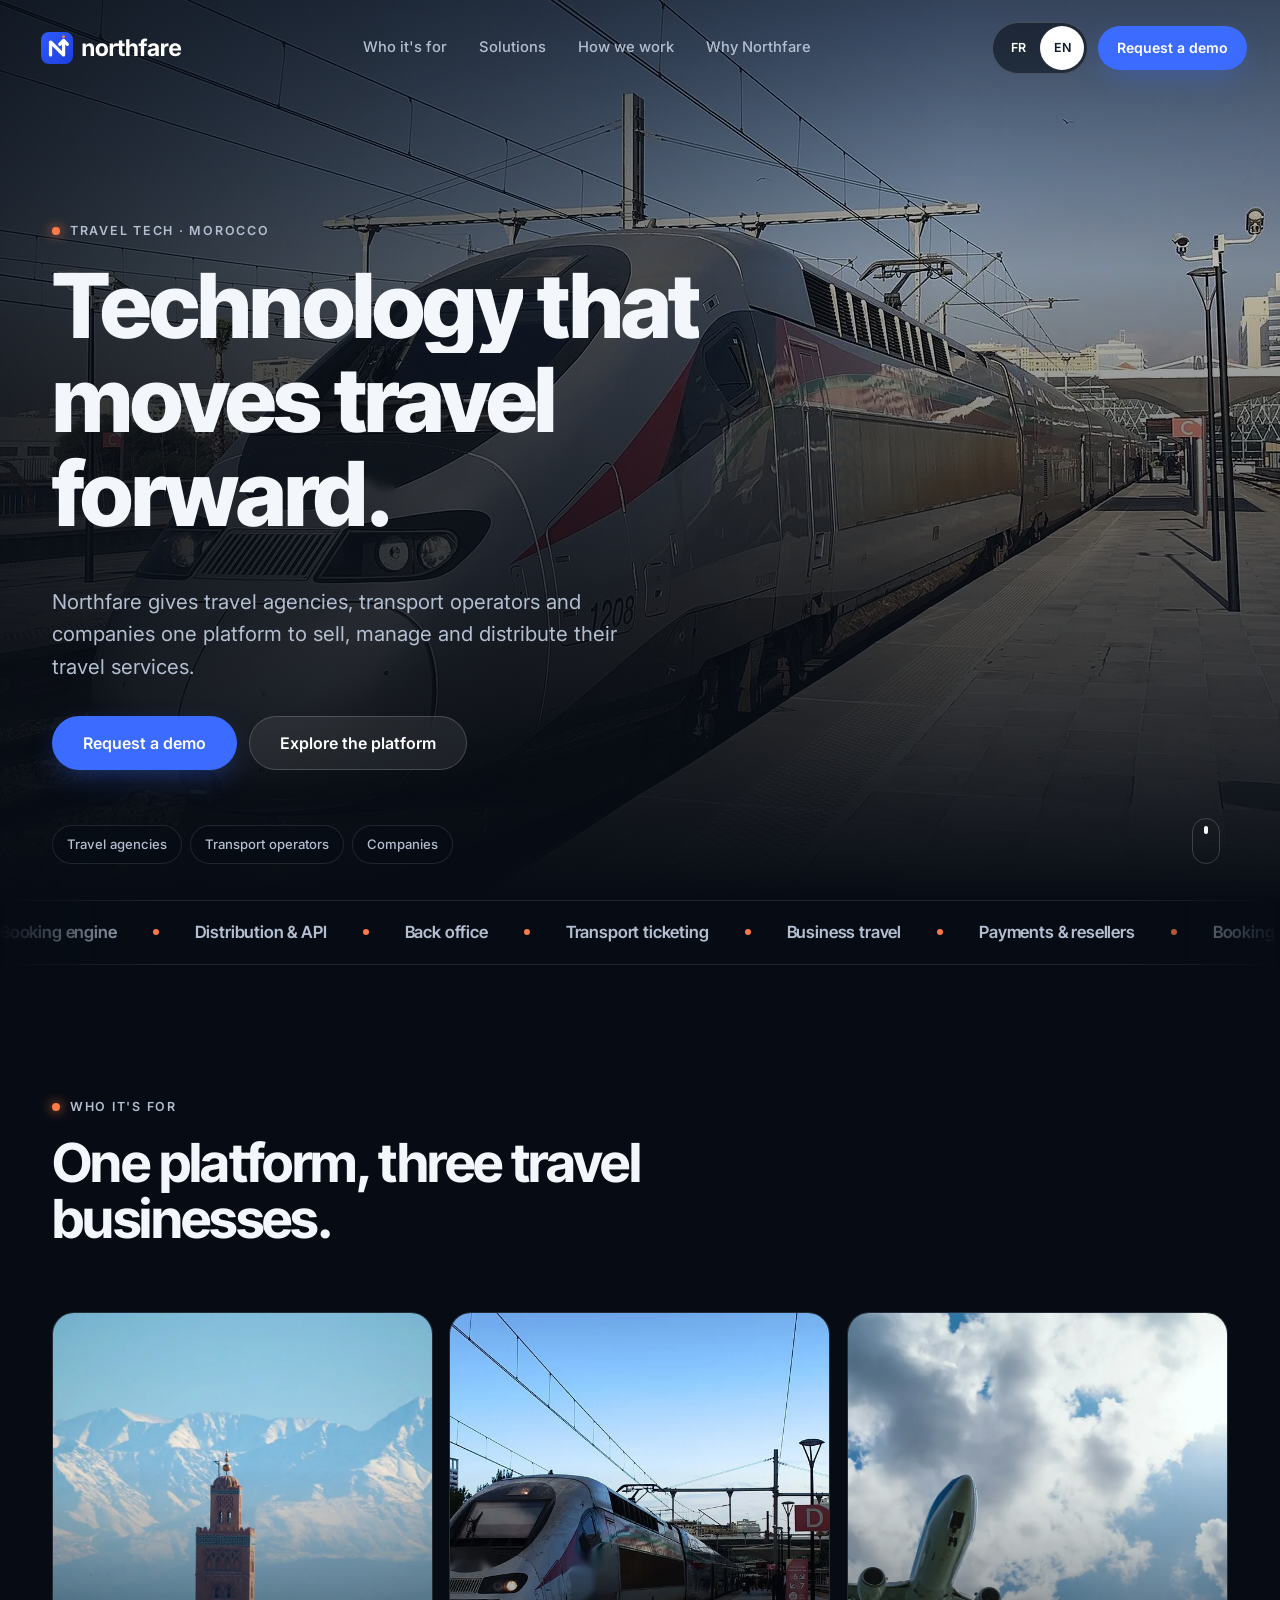
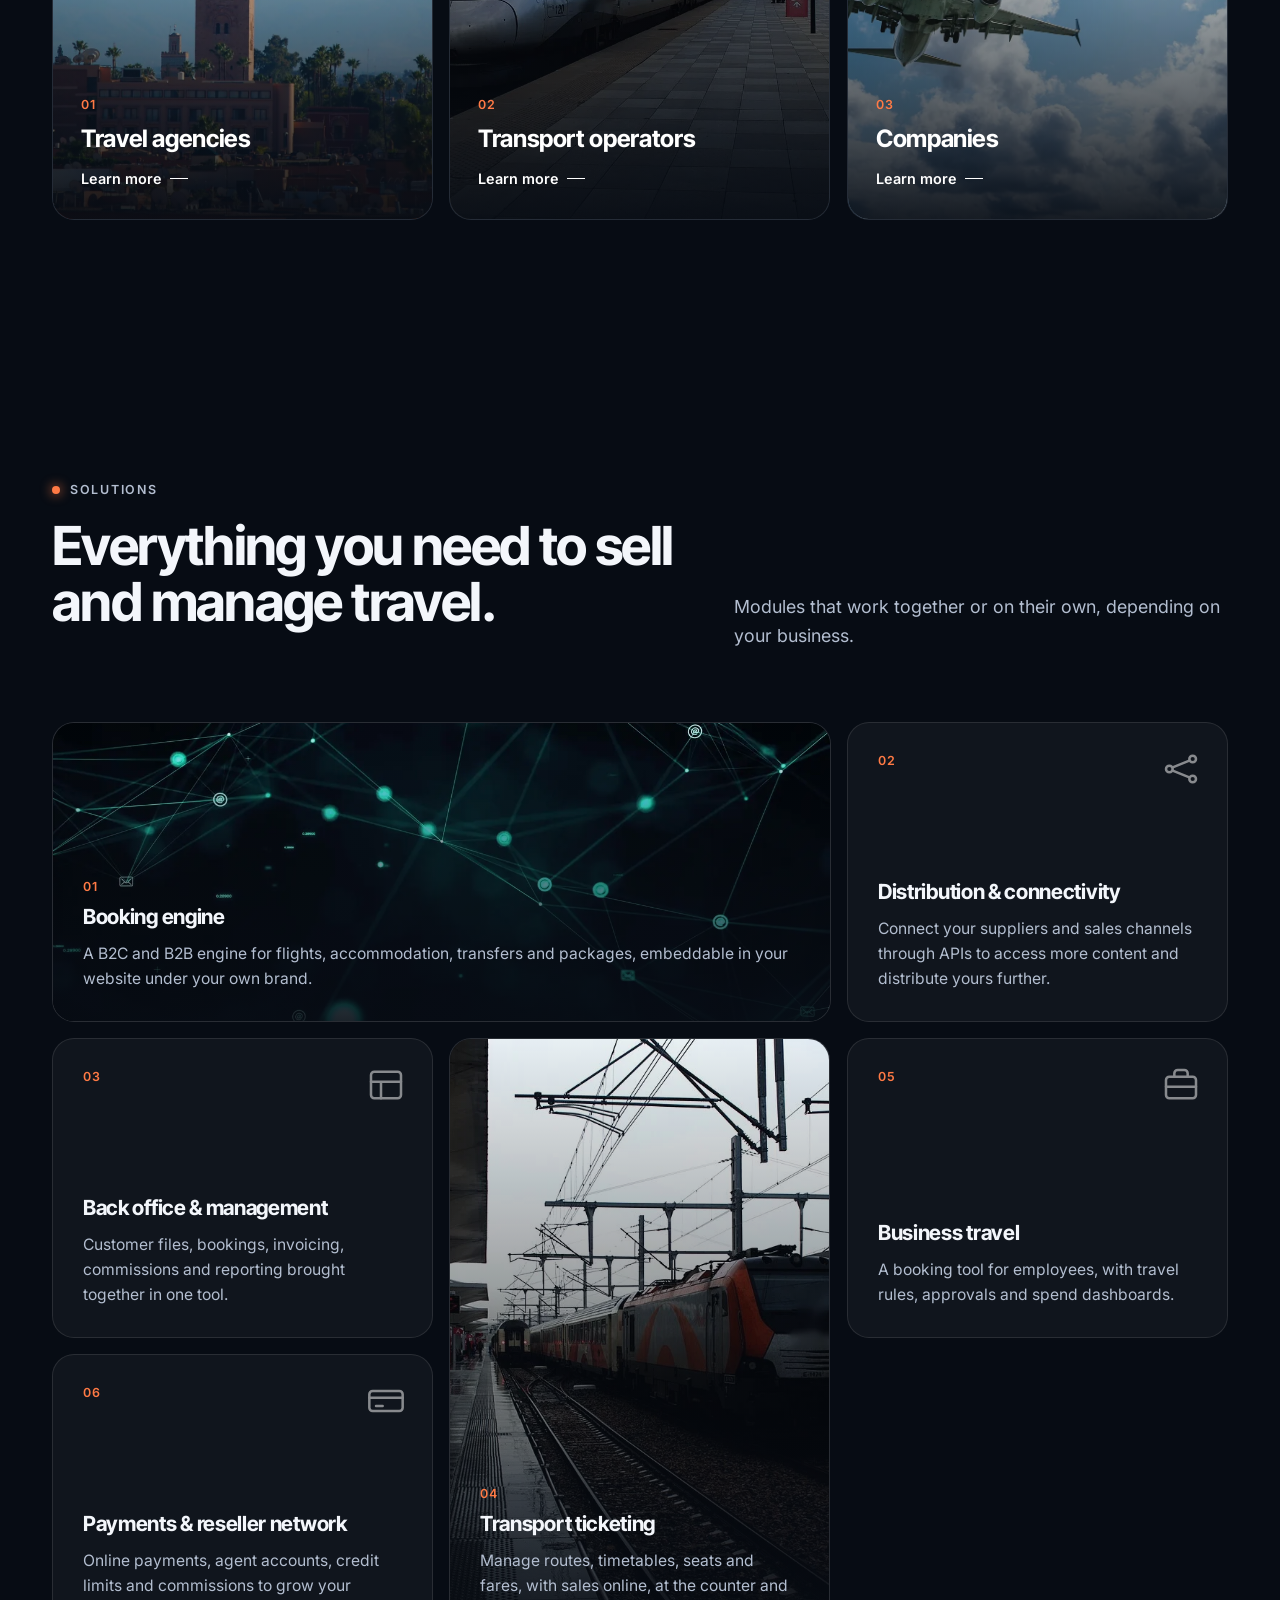
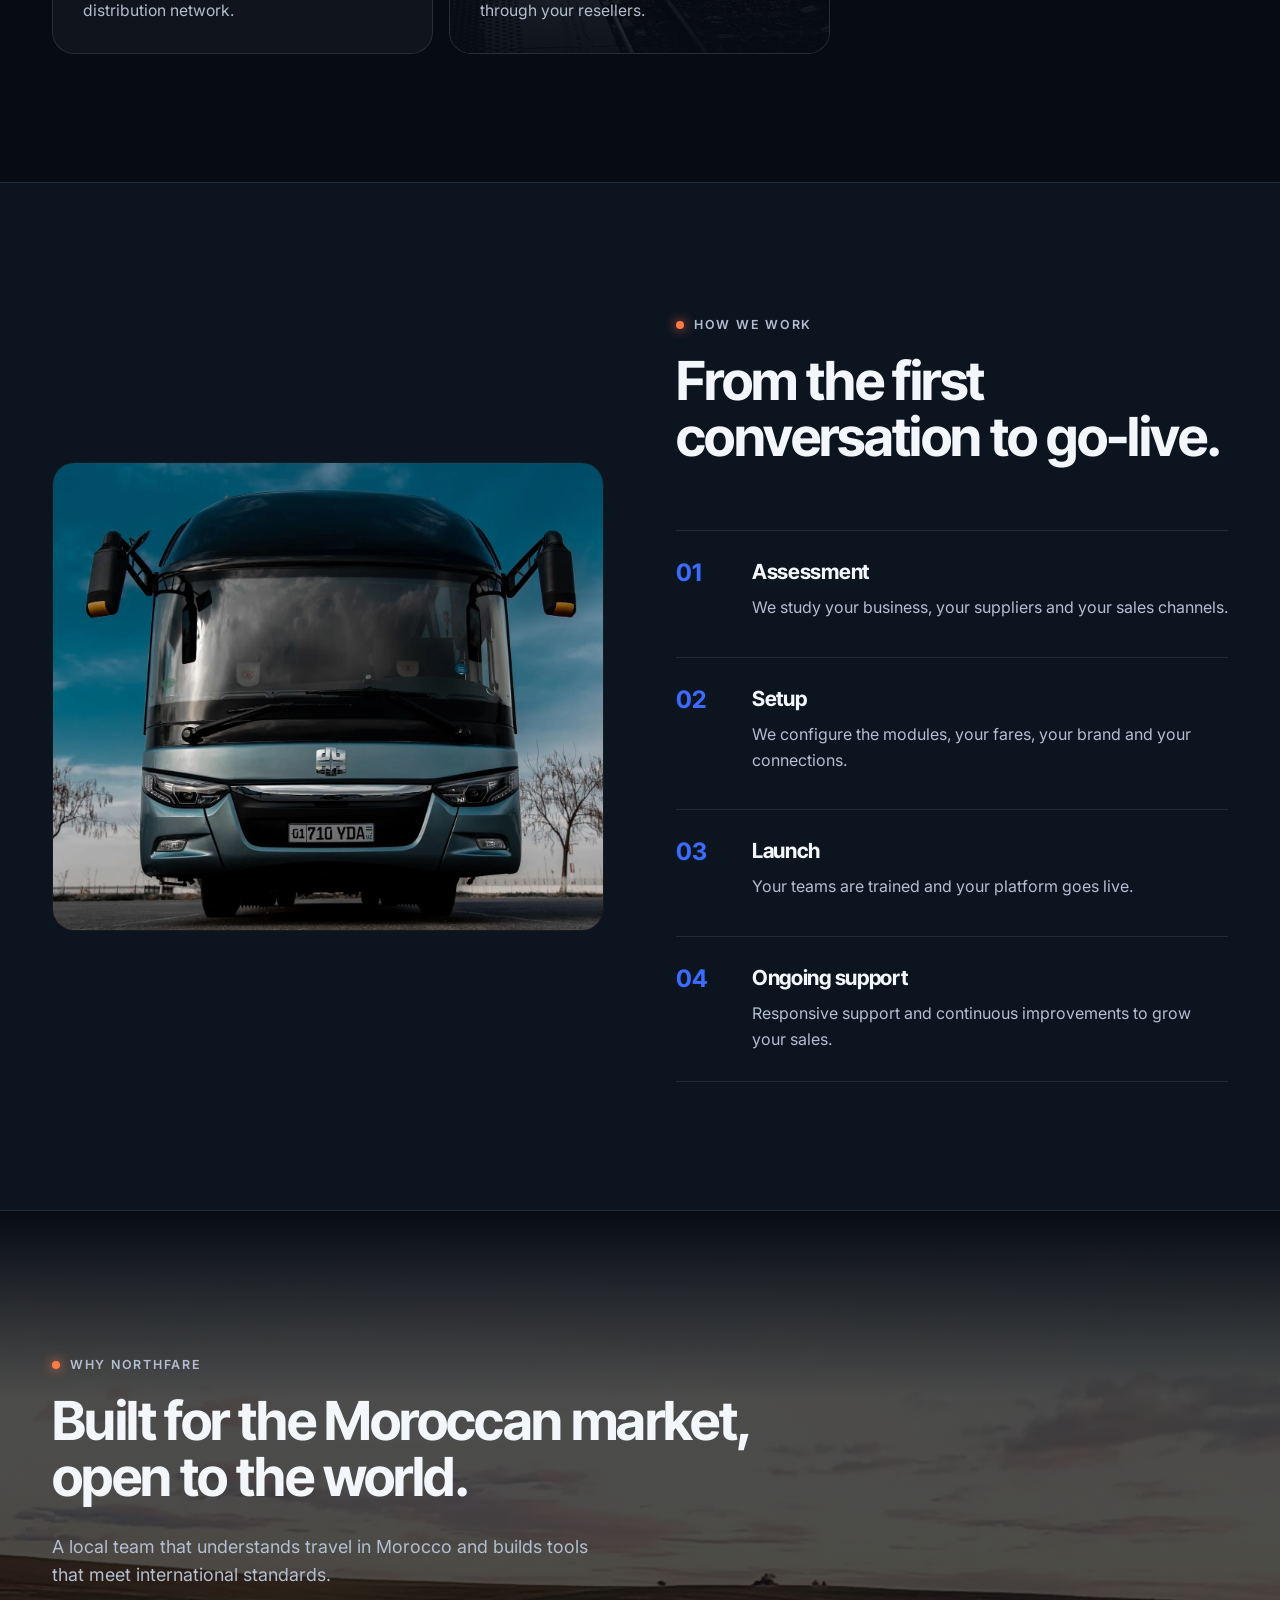
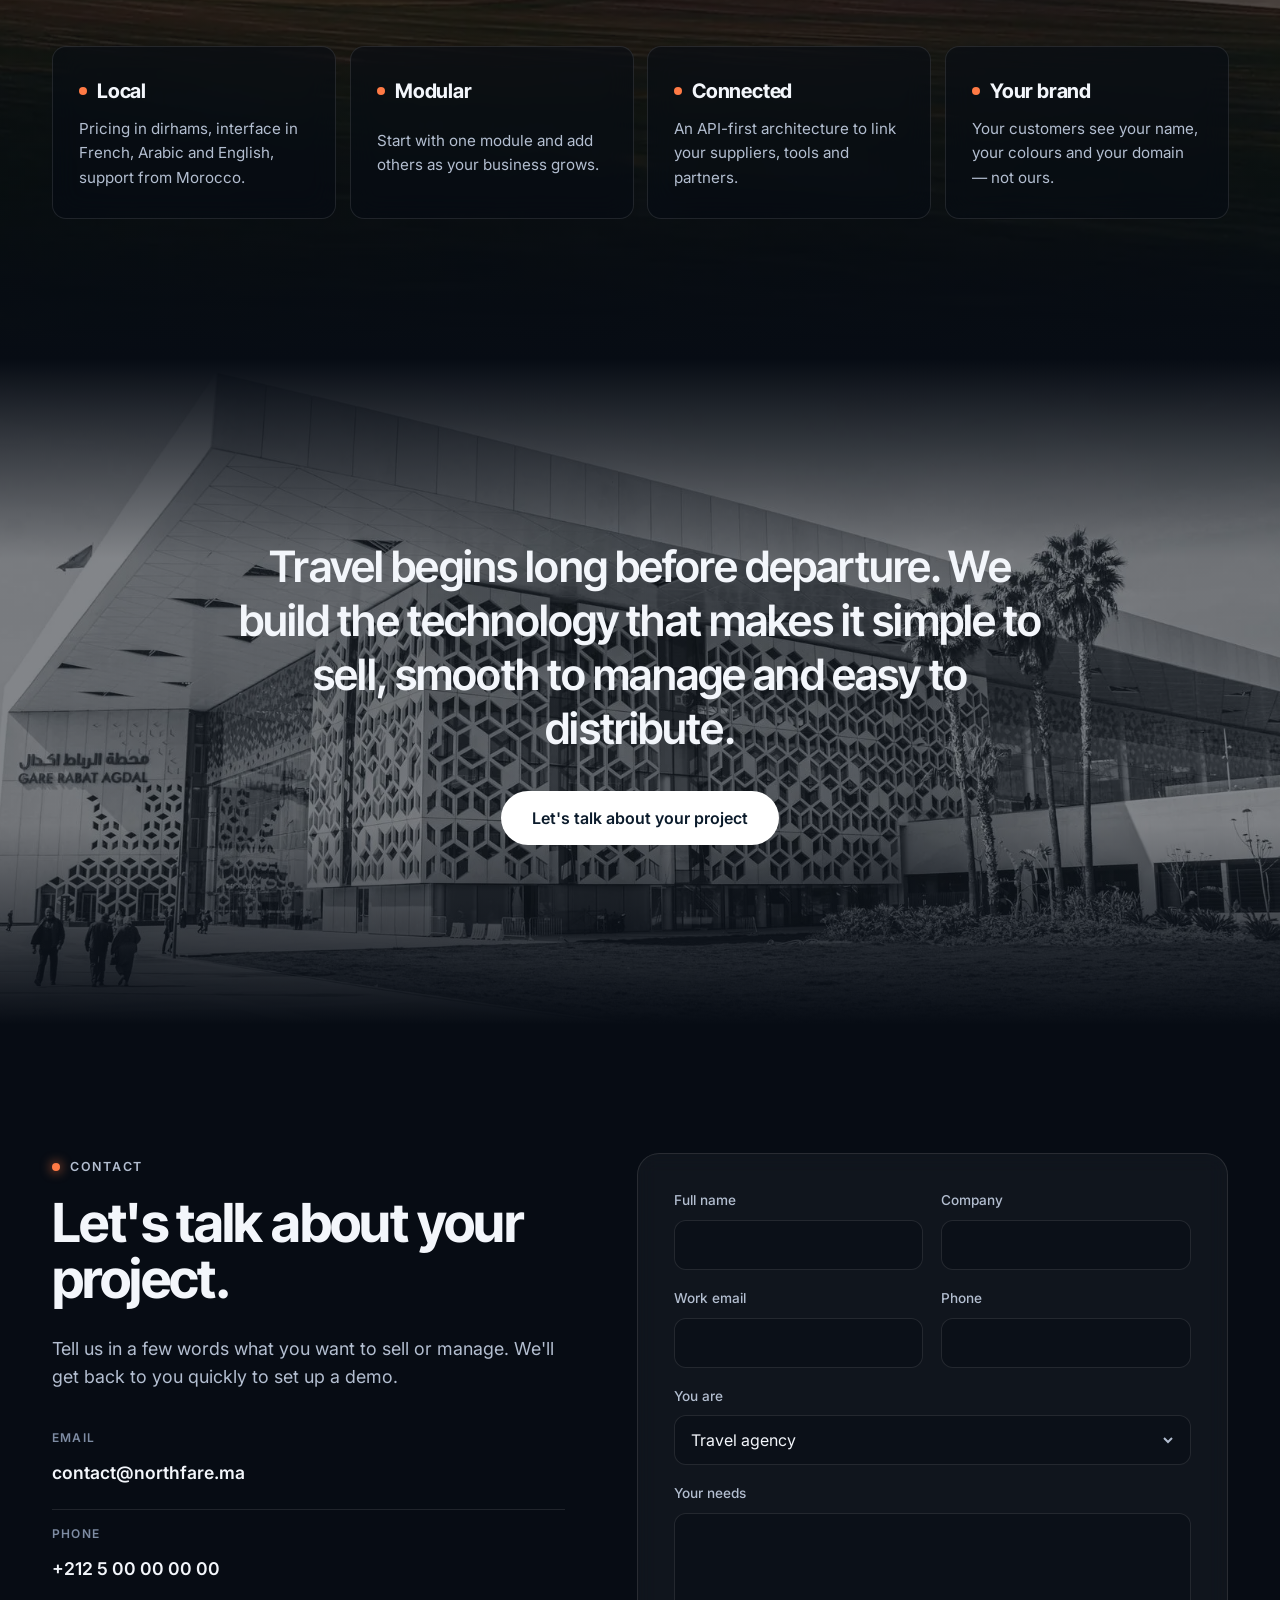
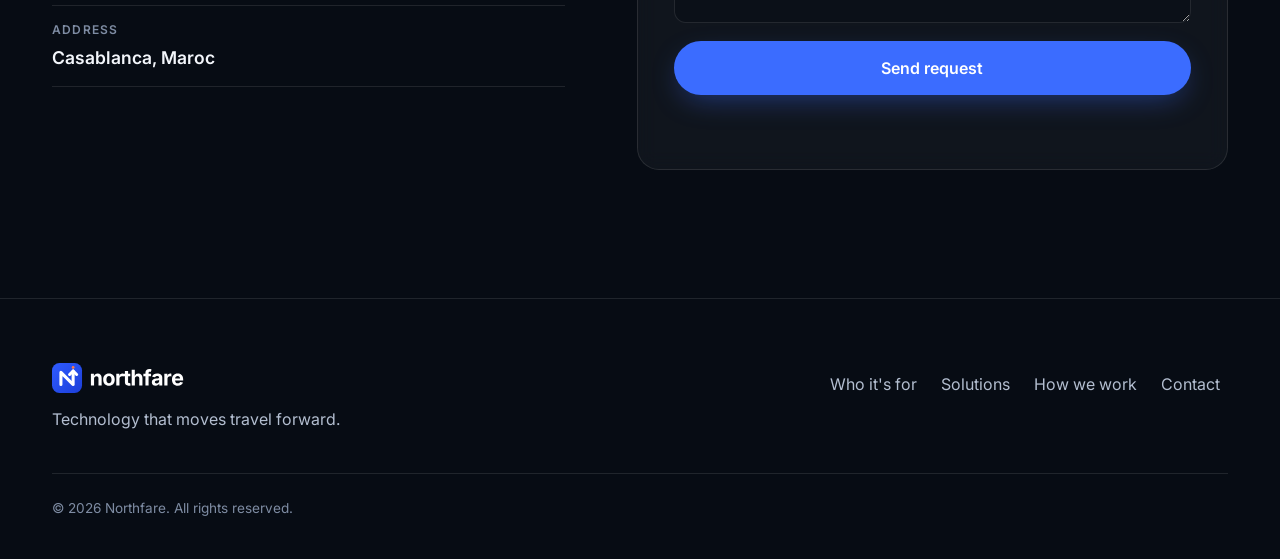
==== commit b84d7ea4: "Remove photo credits from the footer at the owner's request Attribution details are kept in the READ" ====
--- a/index.html
+++ b/index.html
@@ -285,13 +285,6 @@
       <a href="#contact" data-i18n="nav.contact">Contact</a>
     </nav>
     <p class="footer__copy">© <span id="year">2026</span> Northfare. <span data-i18n="footer.rights">Tous droits réservés.</span></p>
-    <p class="footer__credits"><span data-i18n="footer.credits">Crédits photos :</span>
-      <a href="https://commons.wikimedia.org/wiki/File:ONCF_Al_Boraq_at_Tangier_Terminus.jpg" rel="noopener" target="_blank">Train à Tanger — إيان, CC BY-SA 4.0</a> ·
-      <a href="https://commons.wikimedia.org/wiki/File:22.11.24_Tanger-Ville_1208_(54166318289).jpg" rel="noopener" target="_blank">Train en gare de Tanger-Ville — Phil Richards, CC BY-SA 2.0</a> ·
-      <a href="https://commons.wikimedia.org/wiki/File:25.11.24_Tanger_Ville_E-1474_(54166482504).jpg" rel="noopener" target="_blank">Locomotive à Tanger-Ville — Phil Richards, CC BY-SA 2.0</a>
-      <span data-i18n="footer.credits3">(photos recadrées et retouchées : logos retirés)</span> ·
-      <span data-i18n="footer.credits2">autres visuels : Unsplash et Pexels.</span>
-    </p>
   </div>
 </footer>
 
--- a/assets/css/style.css
+++ b/assets/css/style.css
@@ -259,11 +259,7 @@
 .footer__links { display: flex; gap: 8px; flex-wrap: wrap; }
 .footer__links a { display: inline-flex; align-items: center; min-height: 44px; padding: 0 8px; }
 .footer__links a:hover { color: #fff; }
-.footer__copy { grid-column: 1 / -1; margin: 12px 0 0; padding-top: 24px; border-top: 1px solid var(--line); font-size: .85rem; color: var(--muted); }
-.footer__credits { grid-column: 1 / -1; margin: 0; font-size: .78rem; color: var(--muted); line-height: 1.8; }
-.footer__credits a { text-decoration: underline; text-underline-offset: 3px; }
-.footer__credits a:hover { color: #fff; }
-@media (max-width: 640px) { .footer__inner { grid-template-columns: 1fr; } }
+.footer__copy { grid-column: 1 / -1; margin: 12px 0 0; padding-top: 24px; border-top: 1px solid var(--line); font-size: .85rem; color: var(--muted); }@media (max-width: 640px) { .footer__inner { grid-template-columns: 1fr; } }
 
 /* Motion fallbacks */
 [data-reveal], [data-stagger] > * { will-change: transform, opacity; }
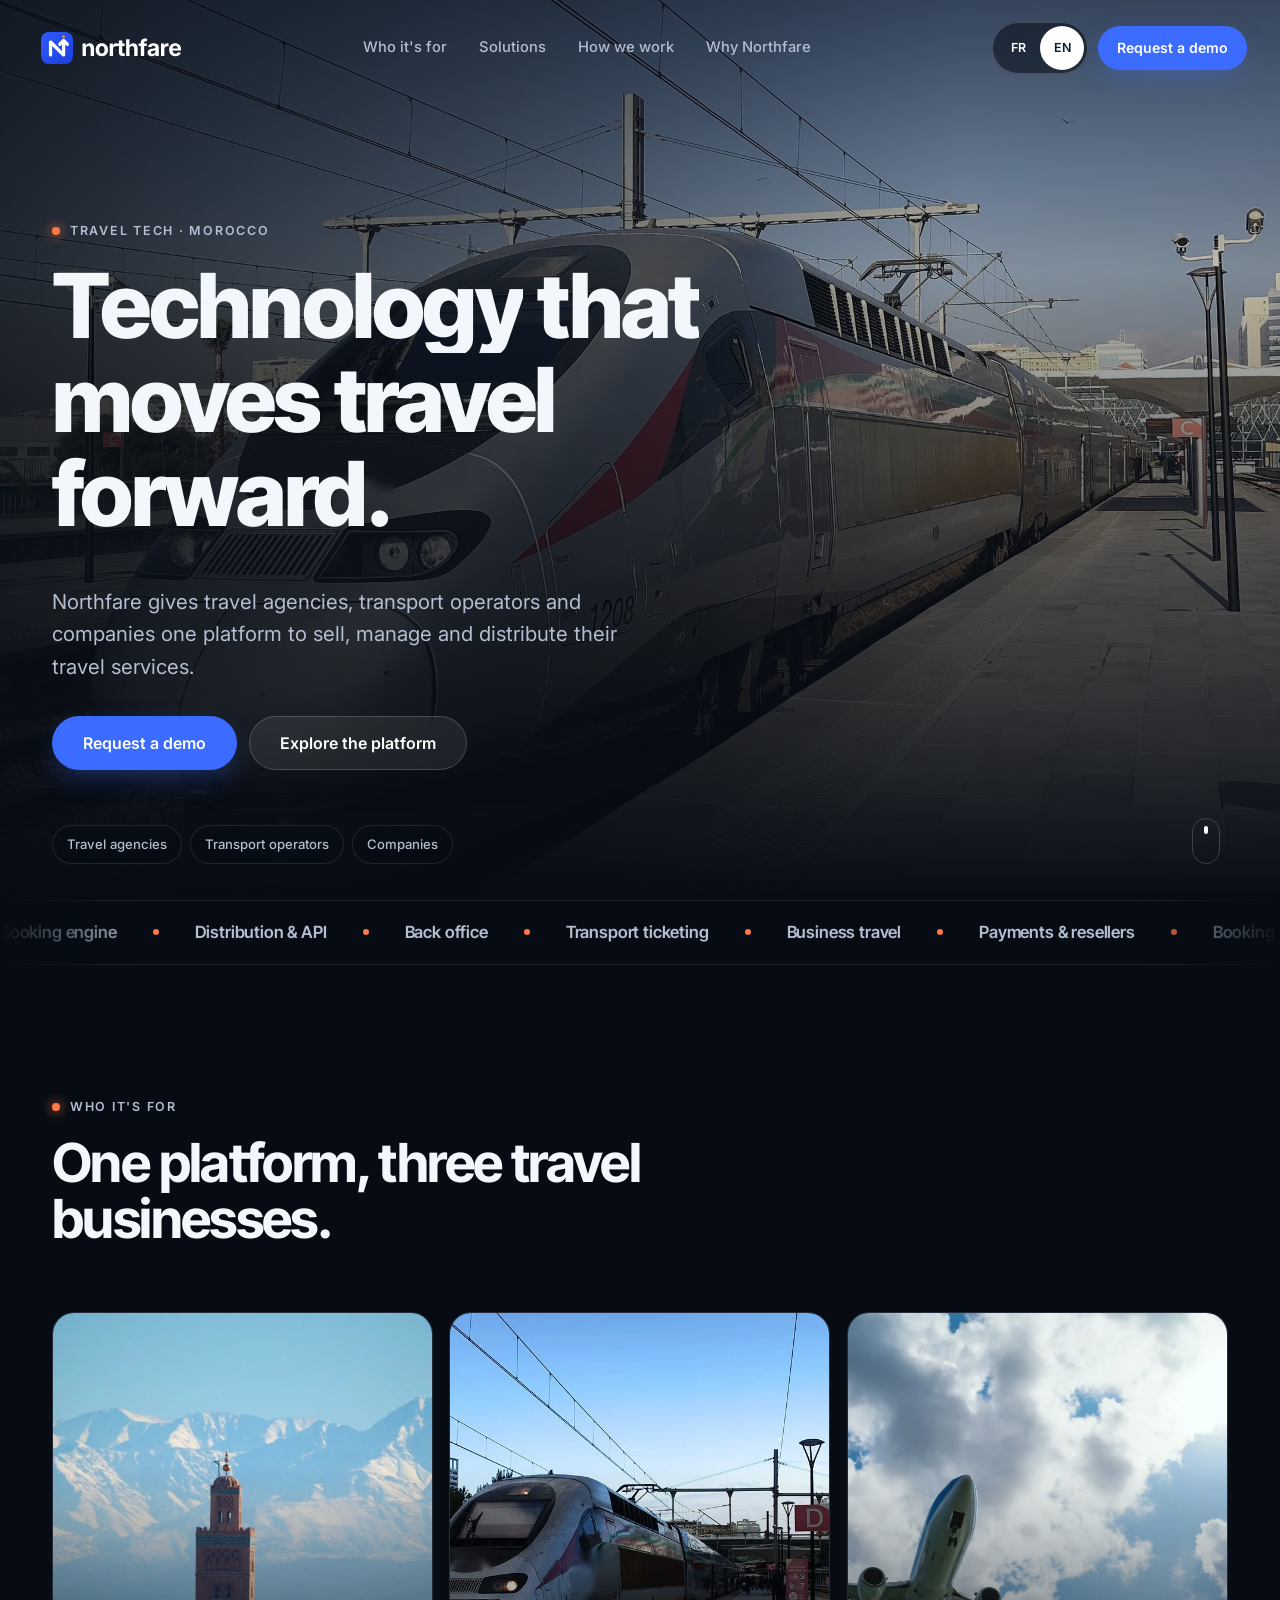
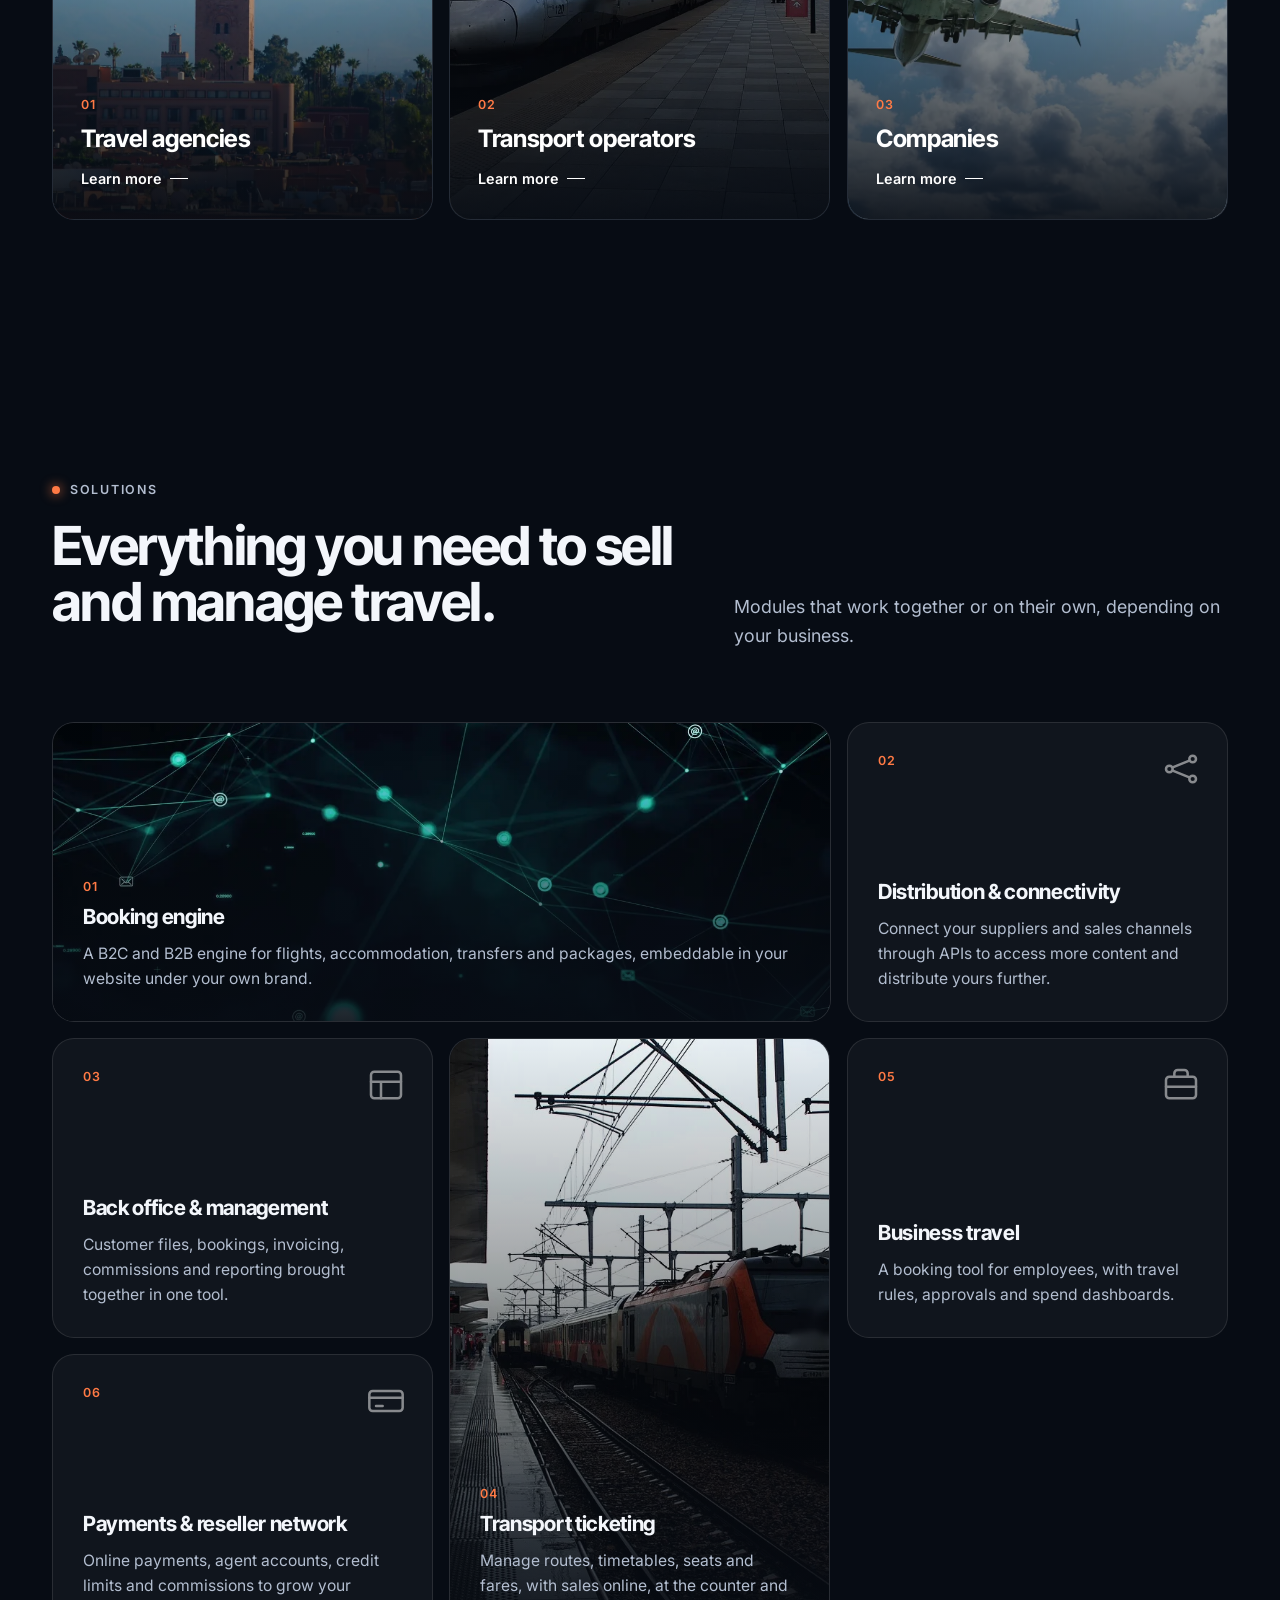
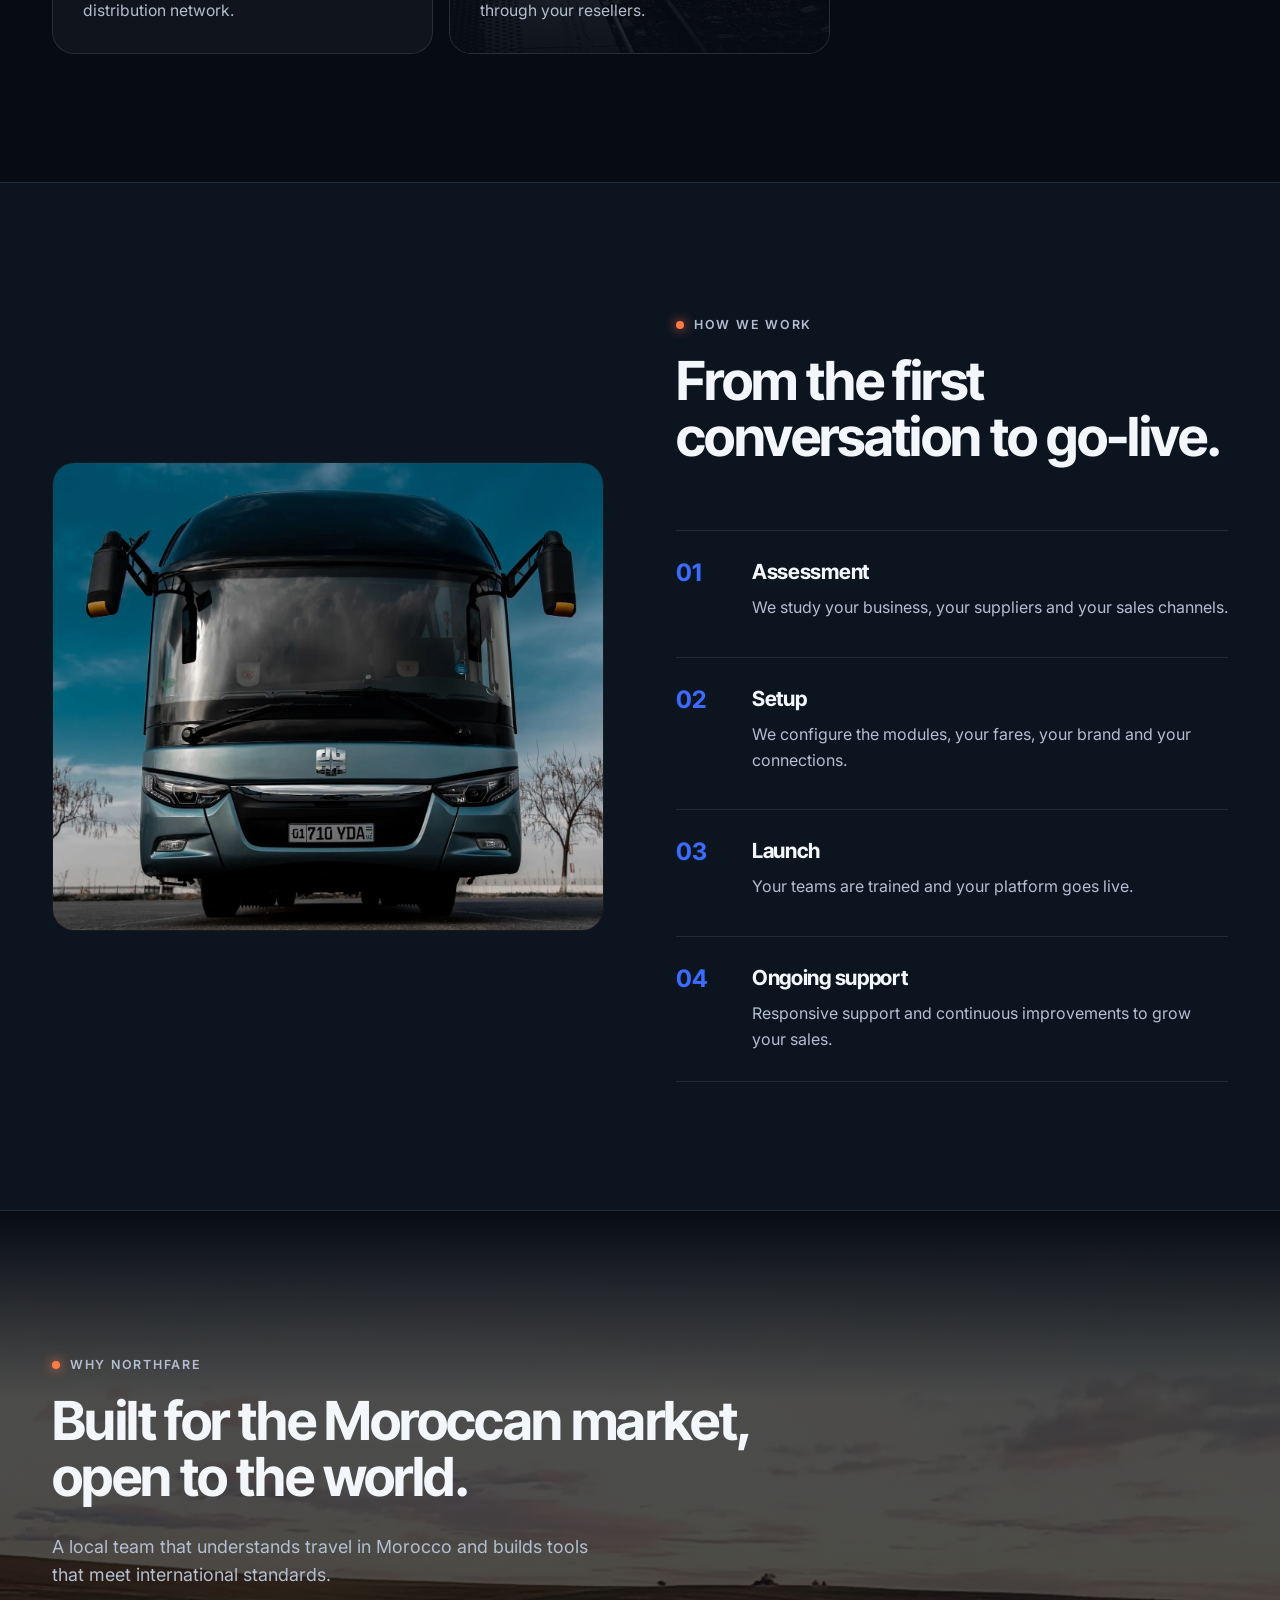
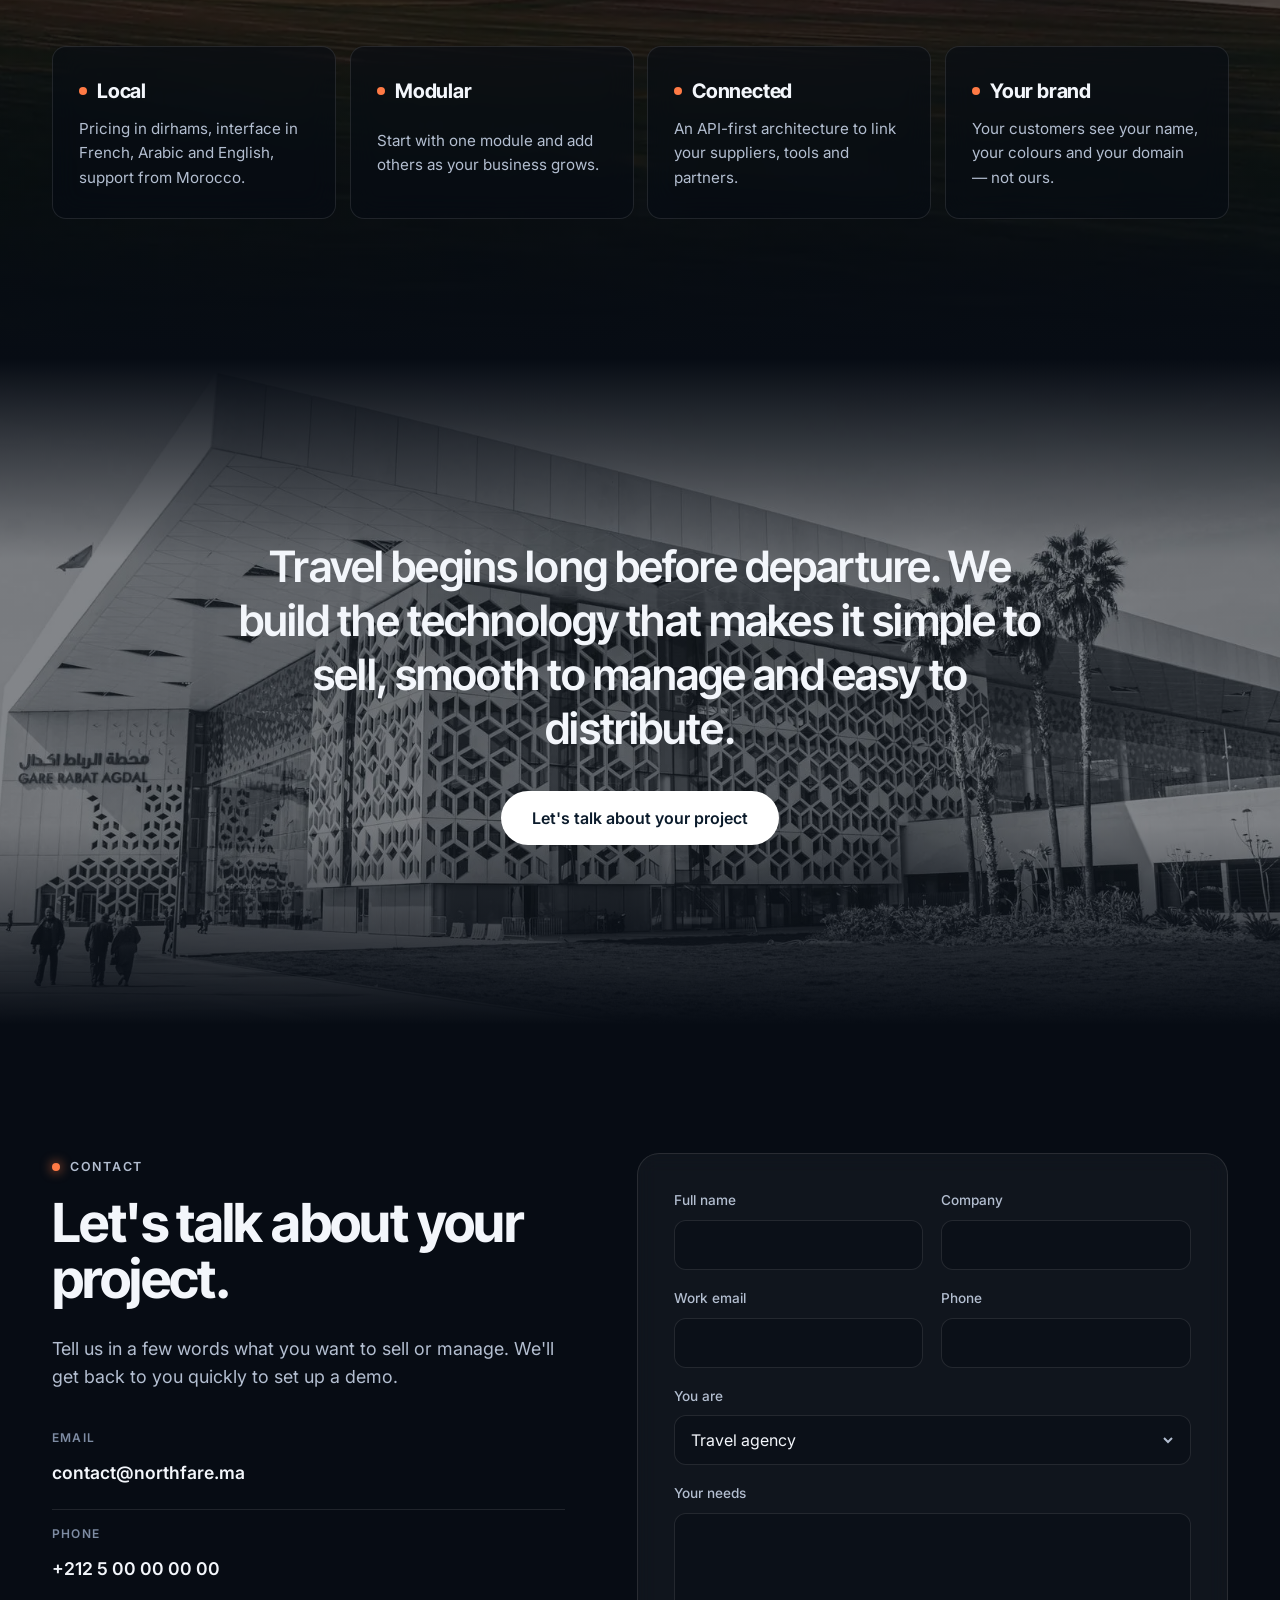
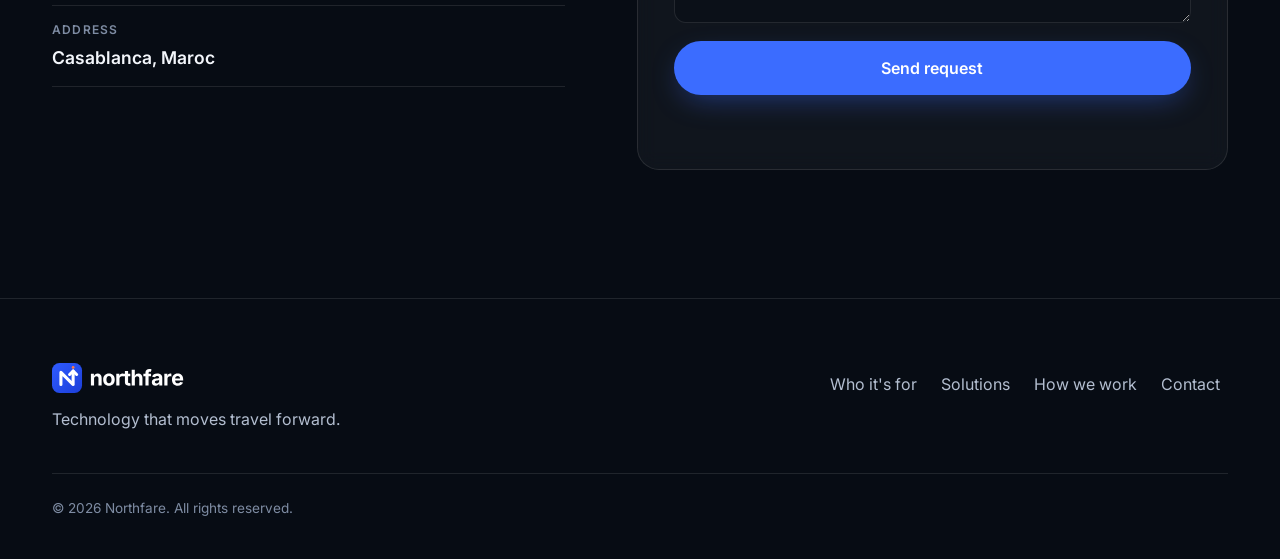
==== commit aa4550e4: "Hero photo in 1920px Co-Authored-By: Claude Fable 5.1 <noreply@anthropic.com> Claude-Session: https:" ====
--- a/index.html
+++ b/index.html
@@ -47,7 +47,7 @@
 <main id="main" tabindex="-1">
   <!-- HERO -->
   <section class="hero" id="hero">
-    <div class="hero__media" aria-hidden="true"><img src="assets/img/alboraq-tanger.webp" alt="" width="1280" height="960" fetchpriority="high"></div>
+    <div class="hero__media" aria-hidden="true"><img src="assets/img/alboraq-tanger.webp" alt="" width="1920" height="1440" fetchpriority="high"></div>
     <div class="hero__shade" aria-hidden="true"></div>
     <div class="container hero__content">
       <p class="eyebrow" data-i18n="hero.eyebrow">Travel Tech · Maroc</p>
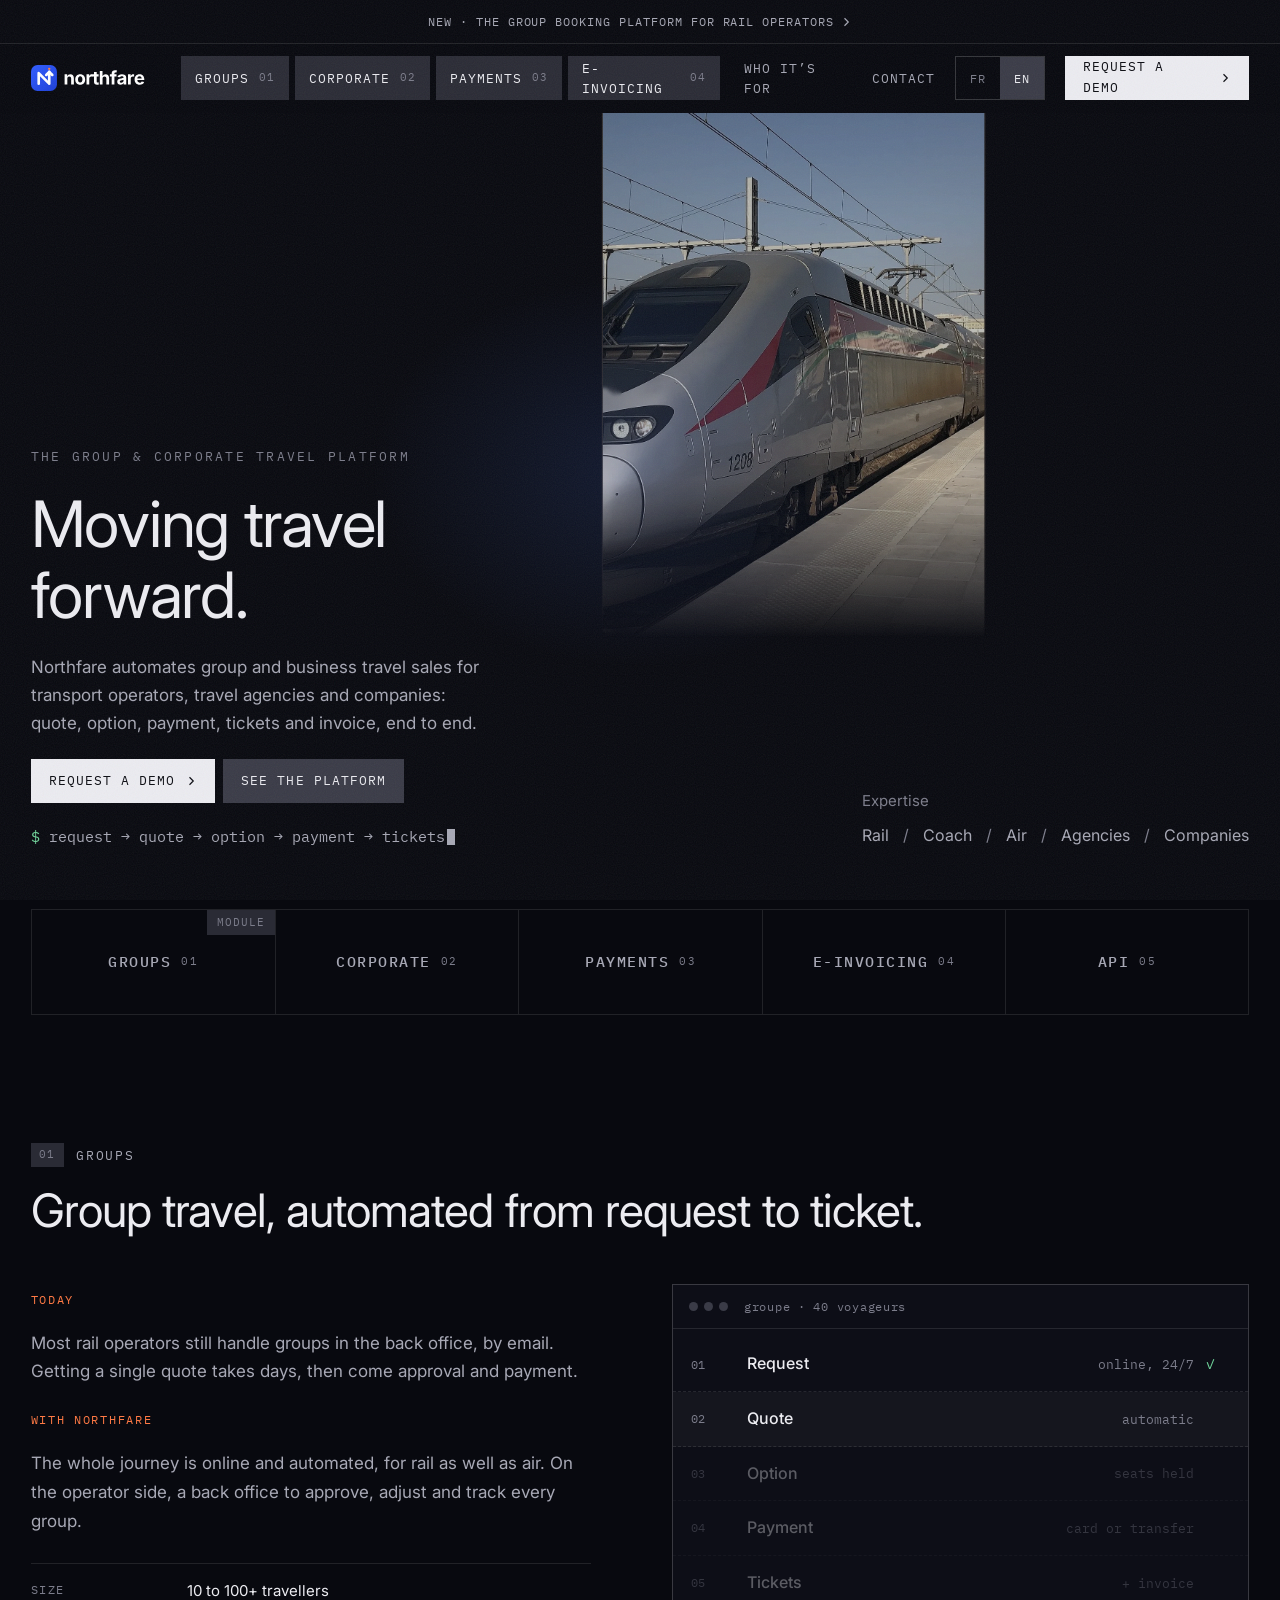
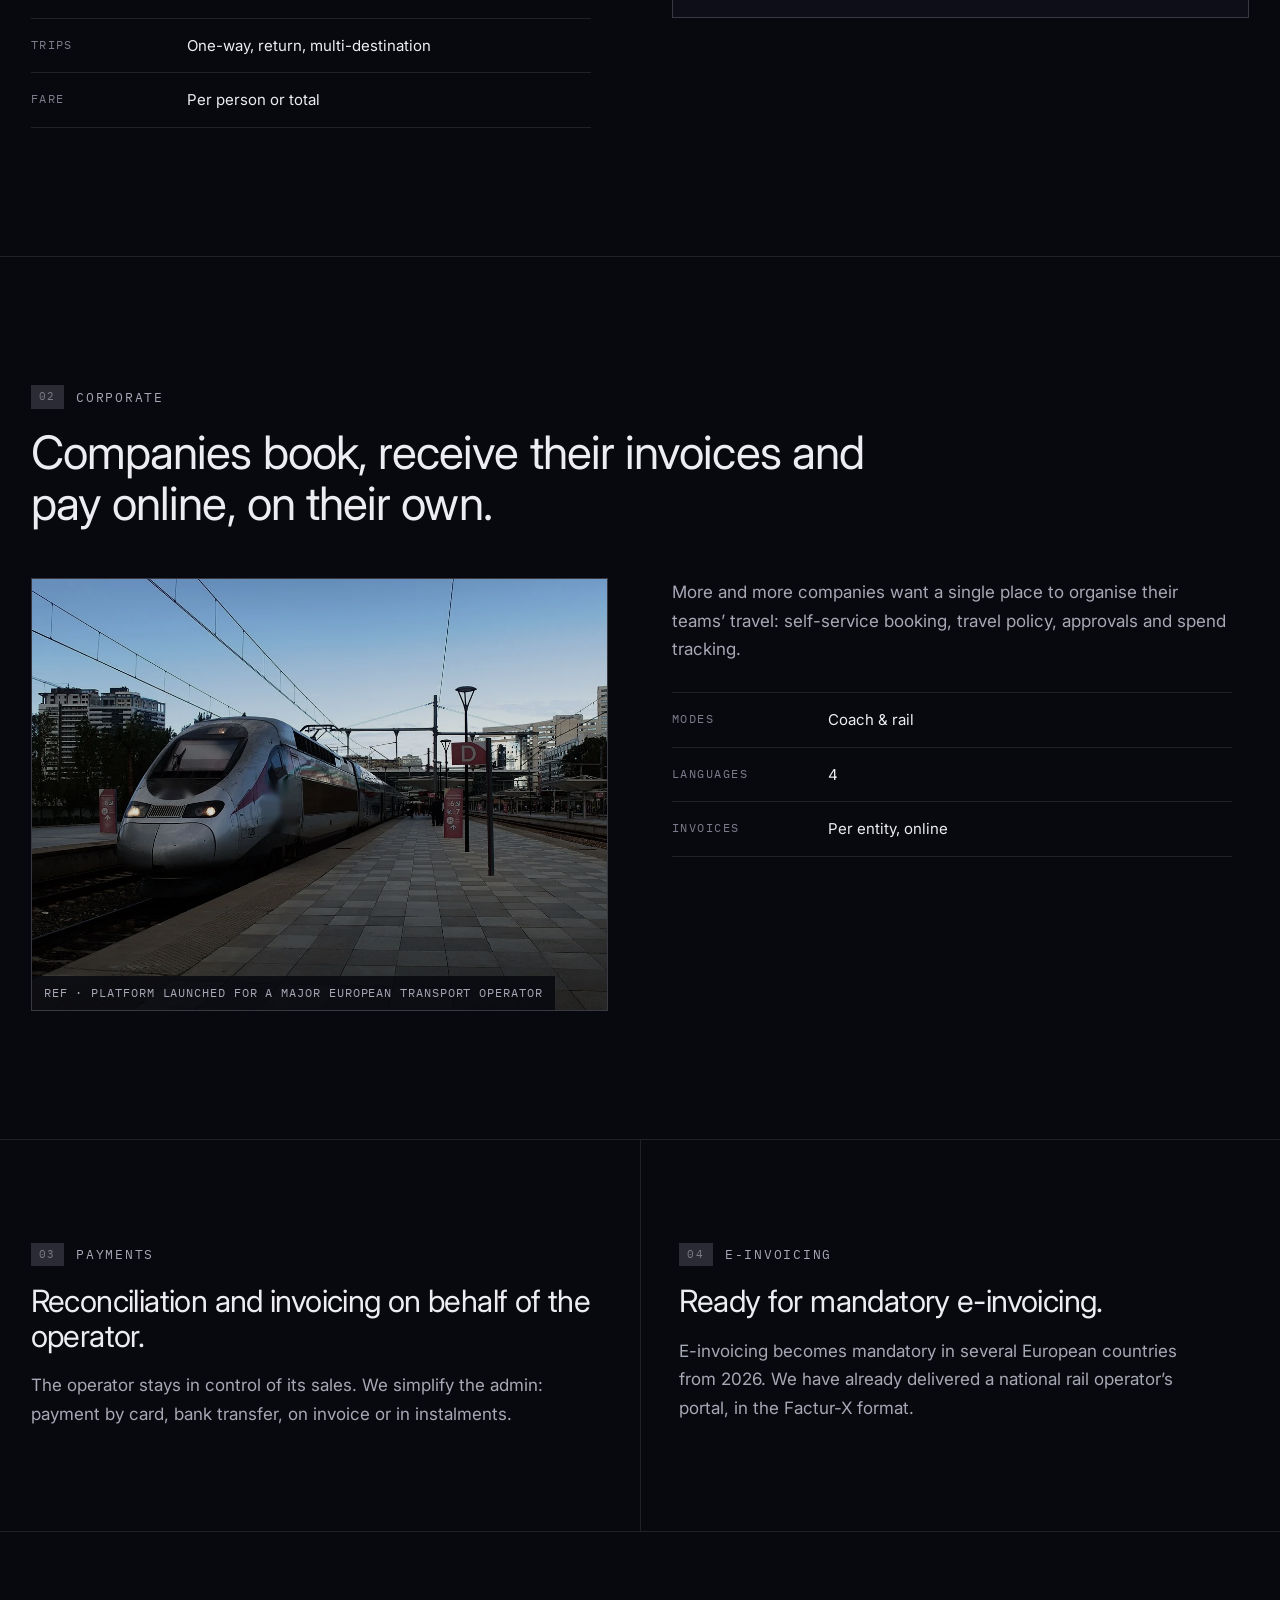
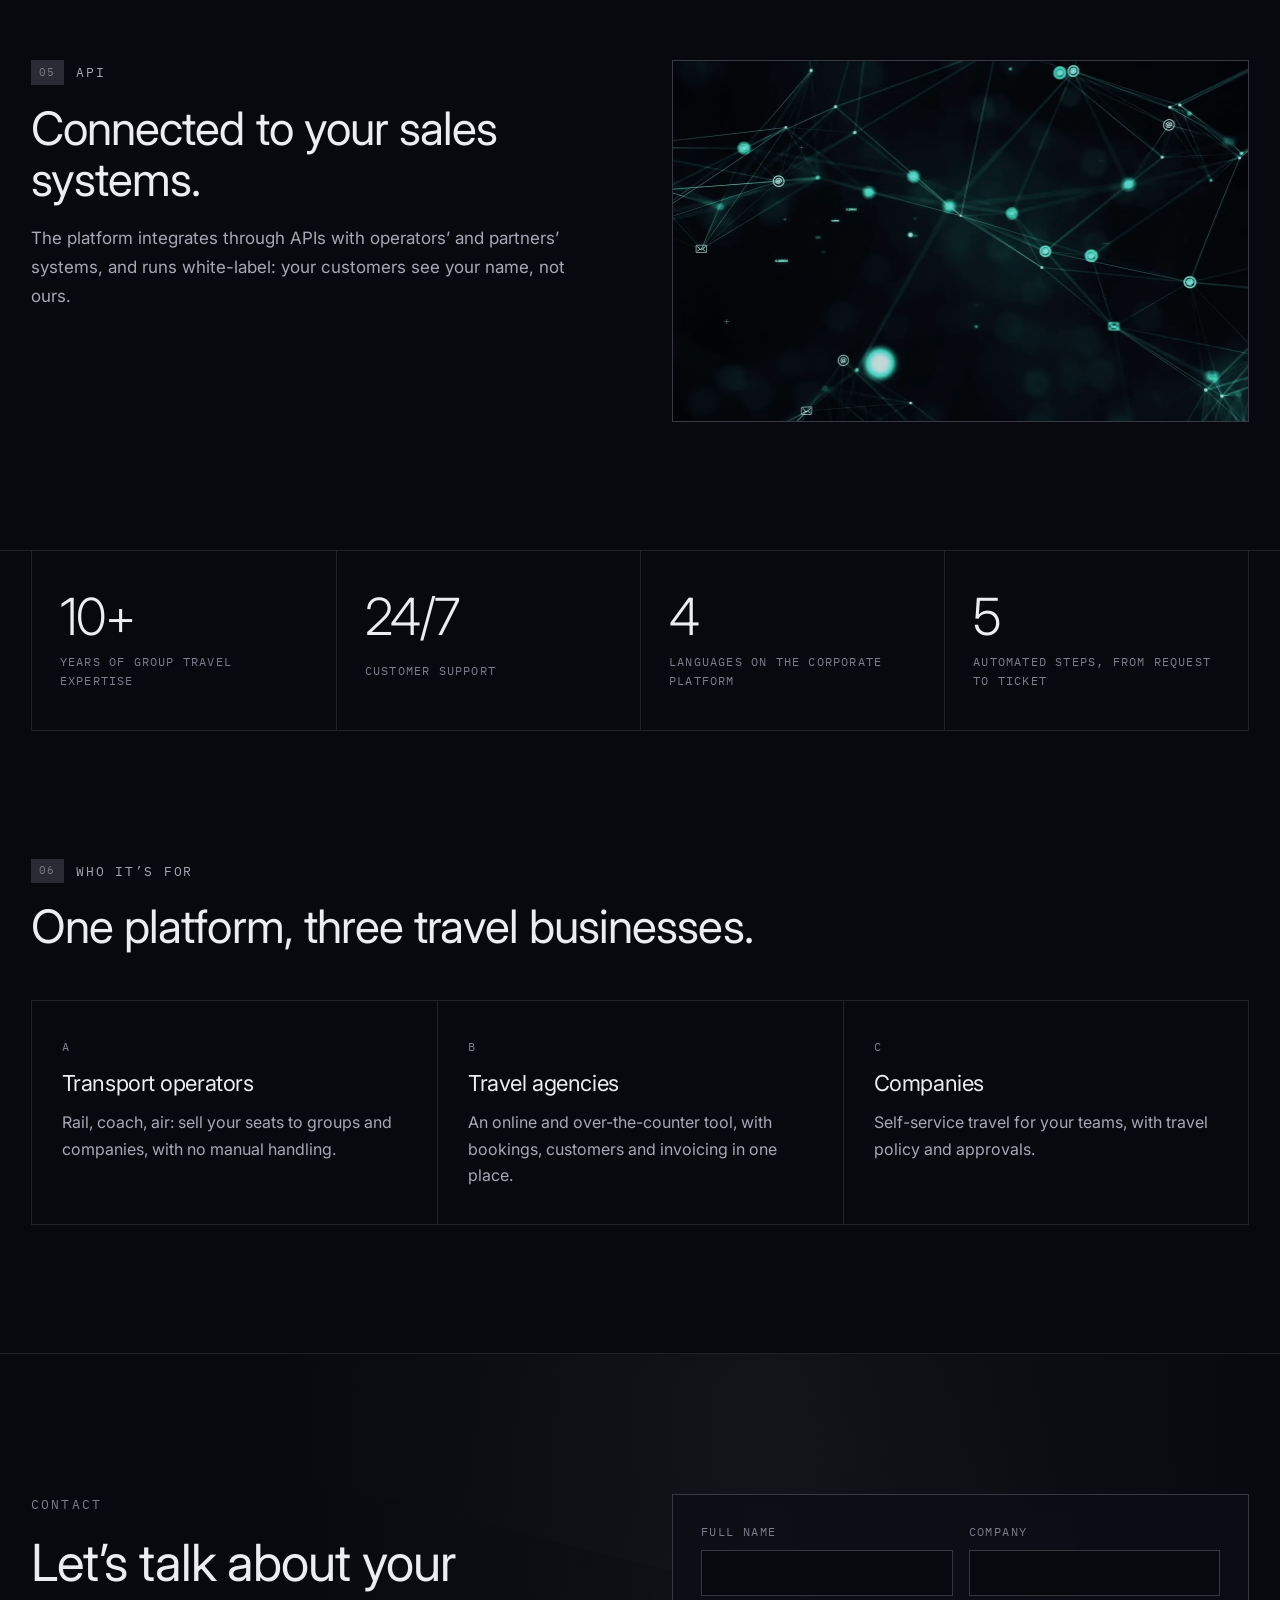
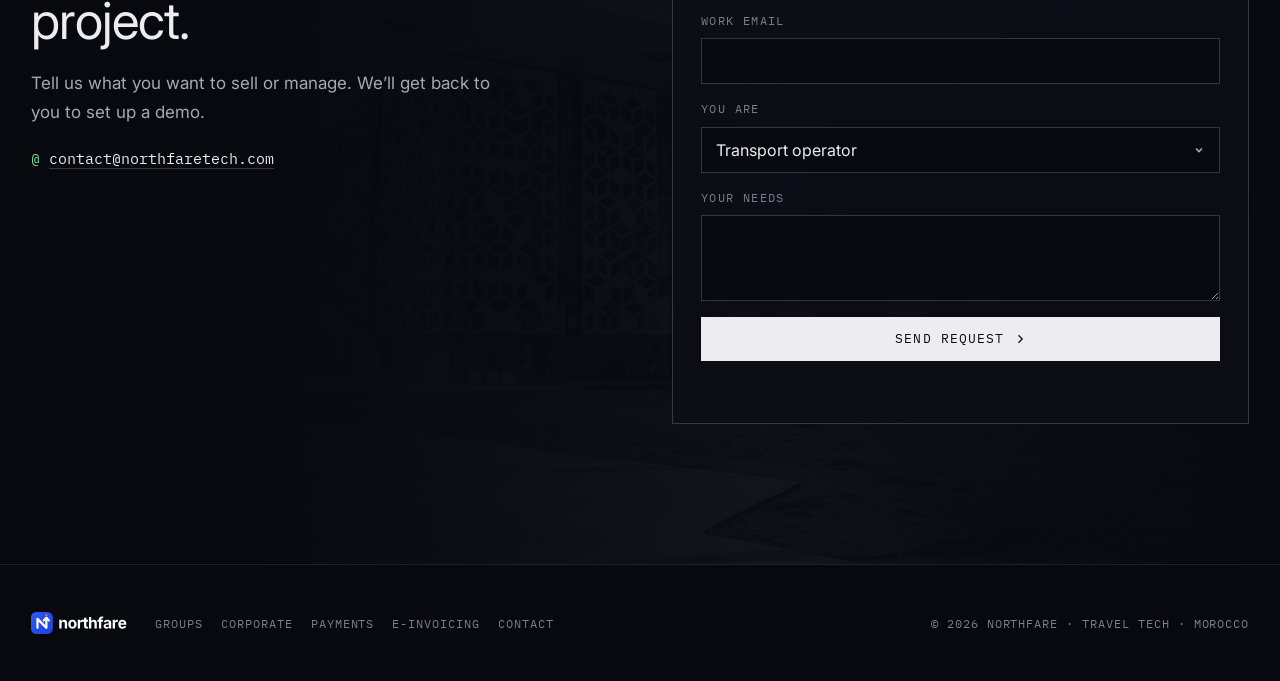
==== commit 2985b3ba: "Redesign site in a technical editorial style - Dark theme with monospace navigation tabs, square but" ====
--- a/index.html
+++ b/index.html
@@ -3,269 +3,218 @@
 <head>
   <meta charset="utf-8">
   <meta name="viewport" content="width=device-width, initial-scale=1">
-  <title>Northfare — Technologie du voyage au Maroc</title>
-  <meta name="description" content="Northfare conçoit des solutions technologiques pour les agences de voyages, les opérateurs de transport et les entreprises au Maroc : vendre, gérer et distribuer des prestations de voyage.">
-  <meta name="theme-color" content="#070C14">
+  <title>Northfare — Plateforme groupes &amp; corporate pour le voyage</title>
+  <meta name="description" content="Northfare automatise la vente de voyages de groupe et corporate pour les transporteurs et les entreprises : devis, option, paiement, billets et facturation électronique.">
+  <meta name="theme-color" content="#08090F">
   <link rel="icon" href="favicon.svg" type="image/svg+xml">
-  <meta property="og:title" content="Northfare — Travel Tech au Maroc">
-  <meta property="og:description" content="Solutions technologiques pour vendre, gérer et distribuer des prestations de voyage.">
+  <meta property="og:title" content="Northfare — Plateforme groupes & corporate">
+  <meta property="og:description" content="Devis, option, paiement, billets et facturation électronique, de bout en bout.">
   <meta property="og:image" content="assets/img/alboraq-tanger.webp">
-  <meta property="og:type" content="website">
   <link rel="preconnect" href="https://fonts.googleapis.com">
   <link rel="preconnect" href="https://fonts.gstatic.com" crossorigin>
-  <link href="https://fonts.googleapis.com/css2?family=Inter+Tight:wght@500;600;700;800&family=Inter:wght@400;500;600&display=swap" rel="stylesheet">
+  <link href="https://fonts.googleapis.com/css2?family=IBM+Plex+Mono:wght@400;500&family=Inter:wght@300;400;500;600&display=swap" rel="stylesheet">
   <link rel="preload" as="image" href="assets/img/alboraq-tanger.webp">
   <link rel="stylesheet" href="assets/css/style.css">
 </head>
 <body>
-<a href="#main" class="skip-link" data-i18n="skip">Aller au contenu</a>
-<div class="progress" id="progress" aria-hidden="true"></div>
+<a href="#main" class="skip" data-i18n="skip">Aller au contenu</a>
+
+<a href="#groupes" class="announce">
+  <span data-i18n="announce">Nouveau · La plateforme groupes pour les transporteurs ferroviaires</span>
+  <svg viewBox="0 0 16 16" aria-hidden="true"><path d="M6 3l5 5-5 5"/></svg>
+</a>
 
 <header class="nav" id="top">
-  <div class="nav__inner">
-    <a href="#top" class="nav__brand" aria-label="Northfare — accueil">
-      <img src="assets/logo/northfare-logo-white.svg" alt="Northfare" width="177" height="34">
-    </a>
-    <nav class="nav__links" id="navLinks" aria-label="Navigation principale">
-      <a href="#clients" data-i18n="nav.clients">Pour qui</a>
-      <a href="#solutions" data-i18n="nav.solutions">Solutions</a>
-      <a href="#methode" data-i18n="nav.method">Méthode</a>
-      <a href="#pourquoi" data-i18n="nav.why">Pourquoi Northfare</a>
-      <a href="#contact" class="nav__cta-mobile" data-i18n="nav.cta">Demander une démo</a>
-    </nav>
-    <div class="nav__actions">
-      <div class="lang" role="group" aria-label="Langue / Language">
-        <button type="button" data-lang="fr" aria-pressed="true">FR</button>
-        <button type="button" data-lang="en" aria-pressed="false">EN</button>
-      </div>
-      <a href="#contact" class="btn btn--primary btn--sm nav__cta" data-i18n="nav.cta">Demander une démo</a>
-      <button class="nav__burger" id="burger" aria-label="Menu" aria-expanded="false" aria-controls="navLinks"><span></span><span></span></button>
-    </div>
+  <a href="#top" class="nav__brand" aria-label="Northfare">
+    <img src="assets/logo/northfare-logo-white.svg" alt="Northfare" width="141" height="32">
+  </a>
+  <nav class="nav__tabs" id="navLinks" aria-label="Navigation principale">
+    <a href="#groupes" class="tab"><span data-i18n="nav.groups">Groupes</span><i>01</i></a>
+    <a href="#corporate" class="tab"><span data-i18n="nav.corporate">Corporate</span><i>02</i></a>
+    <a href="#paiement" class="tab"><span data-i18n="nav.payment">Paiement</span><i>03</i></a>
+    <a href="#efacturation" class="tab"><span data-i18n="nav.einvoice">E-facturation</span><i>04</i></a>
+    <a href="#contact" class="tab tab--mobile"><span data-i18n="nav.cta">Demander une démo</span></a>
+  </nav>
+  <div class="nav__right">
+    <a href="#clients" class="nav__link" data-i18n="nav.clients">Pour qui</a>
+    <a href="#contact" class="nav__link" data-i18n="nav.contact">Contact</a>
+    <div class="lang" role="group" aria-label="Langue / Language">
+      <button type="button" data-lang="fr" aria-pressed="true">FR</button>
+      <button type="button" data-lang="en" aria-pressed="false">EN</button>
+    </div>
+    <a href="#contact" class="btn btn--light nav__cta"><span data-i18n="nav.cta">Demander une démo</span><svg viewBox="0 0 16 16" aria-hidden="true"><path d="M6 3l5 5-5 5"/></svg></a>
+    <button class="burger" id="burger" aria-label="Menu" aria-expanded="false" aria-controls="navLinks"><span></span><span></span></button>
   </div>
 </header>
 
 <main id="main" tabindex="-1">
   <!-- HERO -->
-  <section class="hero" id="hero">
-    <div class="hero__media" aria-hidden="true"><img src="assets/img/alboraq-tanger.webp" alt="" width="1920" height="1440" fetchpriority="high"></div>
-    <div class="hero__shade" aria-hidden="true"></div>
-    <div class="container hero__content">
-      <p class="eyebrow" data-i18n="hero.eyebrow">Travel Tech · Maroc</p>
-      <h1 class="hero__title" data-split data-i18n="hero.title">La technologie qui fait avancer le voyage.</h1>
-      <p class="hero__lead" data-i18n="hero.lead">Northfare équipe les agences de voyages, les opérateurs de transport et les entreprises d'une plateforme unique pour vendre, gérer et distribuer leurs prestations de voyage.</p>
+  <section class="hero">
+    <div class="hero__portal" aria-hidden="true">
+      <div class="portal">
+        <img src="assets/img/alboraq-tanger.webp" alt="" width="1920" height="1440" fetchpriority="high">
+      </div>
+      <div class="portal__glow"></div>
+    </div>
+
+    <div class="hero__copy">
+      <p class="eyebrow" data-i18n="hero.eyebrow">La plateforme du voyage de groupe &amp; corporate</p>
+      <h1 data-i18n="hero.title">Faites avancer le voyage.</h1>
+      <p class="hero__lead" data-i18n="hero.lead">Northfare automatise la vente de voyages de groupe et d’affaires pour les transporteurs, les agences et les entreprises : devis, option, paiement, billets et facture, de bout en bout.</p>
       <div class="hero__ctas">
-        <a href="#contact" class="btn btn--primary btn--lg" data-i18n="hero.cta1">Demander une démo</a>
-        <a href="#solutions" class="btn btn--glass btn--lg" data-i18n="hero.cta2">Découvrir la plateforme</a>
-      </div>
-    </div>
-    <div class="hero__foot container">
-      <ul class="hero__chips">
-        <li data-i18n="hero.chip1">Agences de voyages</li>
-        <li data-i18n="hero.chip2">Opérateurs de transport</li>
-        <li data-i18n="hero.chip3">Entreprises</li>
+        <a href="#contact" class="btn btn--light"><span data-i18n="hero.cta1">Demander une démo</span><svg viewBox="0 0 16 16" aria-hidden="true"><path d="M6 3l5 5-5 5"/></svg></a>
+        <a href="#groupes" class="btn btn--grey" data-i18n="hero.cta2">Voir la plateforme</a>
+      </div>
+      <p class="terminal" aria-label="demande, devis, option, paiement, billets"><span class="prompt">$</span> <span id="typed"></span><span class="caret" aria-hidden="true"></span></p>
+    </div>
+
+    <div class="hero__domains">
+      <span data-i18n="hero.domains">Expertise</span>
+      <ul>
+        <li data-i18n="d.rail">Rail</li><li data-i18n="d.bus">Autocar</li><li data-i18n="d.air">Aérien</li><li data-i18n="d.agencies">Agences</li><li data-i18n="d.corporate">Entreprises</li>
       </ul>
-      <a href="#clients" class="scroll-cue" aria-label="Défiler"><span></span></a>
-    </div>
-  </section>
-
-  <!-- MARQUEE -->
-  <div class="marquee" aria-hidden="true">
-    <div class="marquee__track">
-      <span data-i18n="mq.1">Moteur de réservation</span><i></i>
-      <span data-i18n="mq.2">Distribution &amp; API</span><i></i>
-      <span data-i18n="mq.3">Back-office</span><i></i>
-      <span data-i18n="mq.4">Billetterie transport</span><i></i>
-      <span data-i18n="mq.5">Voyage d'affaires</span><i></i>
-      <span data-i18n="mq.6">Paiement &amp; revendeurs</span><i></i>
-      <span data-i18n="mq.1">Moteur de réservation</span><i></i>
-      <span data-i18n="mq.2">Distribution &amp; API</span><i></i>
-      <span data-i18n="mq.3">Back-office</span><i></i>
-      <span data-i18n="mq.4">Billetterie transport</span><i></i>
-      <span data-i18n="mq.5">Voyage d'affaires</span><i></i>
-      <span data-i18n="mq.6">Paiement &amp; revendeurs</span><i></i>
-    </div>
+    </div>
+  </section>
+
+  <!-- MODULE GRID -->
+  <div class="cells" role="list">
+    <a href="#groupes" class="cell" role="listitem"><span class="cell__tag">MODULE</span><b data-i18n="nav.groups">Groupes</b><i>01</i></a>
+    <a href="#corporate" class="cell" role="listitem"><b data-i18n="nav.corporate">Corporate</b><i>02</i></a>
+    <a href="#paiement" class="cell" role="listitem"><b data-i18n="nav.payment">Paiement</b><i>03</i></a>
+    <a href="#efacturation" class="cell" role="listitem"><b data-i18n="nav.einvoice">E-facturation</b><i>04</i></a>
+    <a href="#api" class="cell" role="listitem"><b>API</b><i>05</i></a>
   </div>
 
+  <!-- 01 GROUPES -->
+  <section class="block" id="groupes">
+    <div class="block__head" data-reveal>
+      <p class="label"><i>01</i> <span data-i18n="nav.groups">Groupes</span></p>
+      <h2 data-i18n="g.title">Le voyage de groupe, automatisé de la demande au billet.</h2>
+    </div>
+    <div class="split">
+      <div class="split__text" data-reveal>
+        <p class="kicker" data-i18n="g.problemLabel">Aujourd’hui</p>
+        <p data-i18n="g.problem">La majorité des transporteurs ferroviaires traitent encore les groupes en back-office, par e-mail. Obtenir un seul devis prend des jours, puis viennent la validation et le paiement.</p>
+        <p class="kicker" data-i18n="g.solutionLabel">Avec Northfare</p>
+        <p data-i18n="g.solution">Tout le parcours est en ligne et automatisé, pour le train comme pour l’aérien. Côté transporteur, un back-office pour valider, ajuster et suivre chaque groupe.</p>
+        <ul class="specs">
+          <li><span data-i18n="g.s1k">Taille</span><b data-i18n="g.s1v">10 à 100+ voyageurs</b></li>
+          <li><span data-i18n="g.s2k">Trajets</span><b data-i18n="g.s2v">Aller simple, aller-retour, multi-destinations</b></li>
+          <li><span data-i18n="g.s3k">Tarif</span><b data-i18n="g.s3v">Par personne ou total</b></li>
+        </ul>
+      </div>
+      <div class="console" data-reveal aria-label="Parcours d’un groupe en 5 étapes">
+        <div class="console__bar"><i></i><i></i><i></i><span>groupe · 40 voyageurs</span></div>
+        <ol class="console__steps" id="steps">
+          <li><code>01</code><b data-i18n="st.1">Demande</b><span data-i18n="st.1d">en ligne, 24/7</span><em>✓</em></li>
+          <li><code>02</code><b data-i18n="st.2">Devis</b><span data-i18n="st.2d">automatique</span><em>✓</em></li>
+          <li><code>03</code><b data-i18n="st.3">Option</b><span data-i18n="st.3d">places bloquées</span><em>✓</em></li>
+          <li><code>04</code><b data-i18n="st.4">Paiement</b><span data-i18n="st.4d">carte ou virement</span><em>✓</em></li>
+          <li><code>05</code><b data-i18n="st.5">Billets</b><span data-i18n="st.5d">+ facture</span><em>✓</em></li>
+        </ol>
+      </div>
+    </div>
+  </section>
+
+  <!-- 02 CORPORATE -->
+  <section class="block" id="corporate">
+    <div class="block__head" data-reveal>
+      <p class="label"><i>02</i> <span data-i18n="nav.corporate">Corporate</span></p>
+      <h2 data-i18n="c.title">Les entreprises réservent, reçoivent leurs factures et paient en ligne, en autonomie.</h2>
+    </div>
+    <div class="split split--media">
+      <figure class="media" data-reveal>
+        <img src="assets/img/alboraq-arrivee.webp" alt="Train à grande vitesse entrant en gare" loading="lazy" width="1280" height="850">
+        <figcaption>REF · <span data-i18n="c.ref">Plateforme lancée pour un grand transporteur européen</span></figcaption>
+      </figure>
+      <div class="split__text" data-reveal>
+        <p data-i18n="c.text">De plus en plus d’entreprises veulent un seul espace pour organiser les déplacements de leurs équipes : réservation en libre-service, politique voyage, validations et suivi des dépenses.</p>
+        <ul class="specs">
+          <li><span data-i18n="c.s1k">Modes</span><b data-i18n="c.s1v">Bus &amp; train</b></li>
+          <li><span data-i18n="c.s2k">Langues</span><b>4</b></li>
+          <li><span data-i18n="c.s3k">Factures</span><b data-i18n="c.s3v">Par entité, en ligne</b></li>
+        </ul>
+      </div>
+    </div>
+  </section>
+
+  <!-- 03 + 04 -->
+  <section class="block block--pair">
+    <article class="panel" id="paiement" data-reveal>
+      <p class="label"><i>03</i> <span data-i18n="nav.payment">Paiement</span></p>
+      <h3 data-i18n="p.title">Réconciliation et facturation pour le compte du transporteur.</h3>
+      <p data-i18n="p.text">Le transporteur garde la main sur ses ventes. Nous simplifions l’administratif : paiement par carte, par virement, sur facture ou échelonné.</p>
+    </article>
+    <article class="panel" id="efacturation" data-reveal>
+      <p class="label"><i>04</i> <span data-i18n="nav.einvoice">E-facturation</span></p>
+      <h3 data-i18n="e.title">Prêts pour la facture électronique obligatoire.</h3>
+      <p data-i18n="e.text">La facture électronique devient obligatoire dans plusieurs pays européens à partir de 2026. Nous avons déjà livré le portail d’un opérateur ferroviaire national, au format Factur-X.</p>
+    </article>
+  </section>
+
+  <!-- 05 API -->
+  <section class="block" id="api">
+    <div class="split split--media">
+      <div class="split__text" data-reveal>
+        <p class="label"><i>05</i> <span>API</span></p>
+        <h2 data-i18n="a.title">Connecté à vos systèmes de vente.</h2>
+        <p data-i18n="a.text">La plateforme s’intègre par API aux systèmes des transporteurs et des partenaires, et s’affiche en marque blanche : vos clients voient votre nom, pas le nôtre.</p>
+      </div>
+      <figure class="media media--video" data-reveal>
+        <video muted loop playsinline preload="none" poster="assets/media/tech-poster.webp" data-lazy-video aria-hidden="true">
+          <source data-src="assets/media/tech.mp4" type="video/mp4">
+        </video>
+      </figure>
+    </div>
+  </section>
+
+  <!-- STATS -->
+  <div class="stats" data-reveal>
+    <div><b>10+</b><span data-i18n="k.1">ans d’expertise en voyage de groupe</span></div>
+    <div><b>24/7</b><span data-i18n="k.2">support client</span></div>
+    <div><b>4</b><span data-i18n="k.3">langues sur la plateforme corporate</span></div>
+    <div><b>5</b><span data-i18n="k.4">étapes automatisées, de la demande au billet</span></div>
+  </div>
+
   <!-- CLIENTS -->
-  <section class="section" id="clients">
-    <div class="container">
-      <div class="section__head" data-reveal>
-        <p class="eyebrow" data-i18n="clients.eyebrow">Pour qui</p>
-        <h2 data-i18n="clients.title">Une plateforme, trois métiers du voyage.</h2>
-      </div>
-      <div class="tiles" data-stagger>
-        <a href="#contact" class="tile">
-          <img src="assets/img/marrakech.webp" alt="La Koutoubia et les toits de Marrakech devant l'Atlas enneigé" loading="lazy" width="1800" height="1197">
-          <div class="tile__body">
-            <span class="tile__num">01</span>
-            <h3 data-i18n="clients.a.t">Agences de voyages</h3>
-            <p data-i18n="clients.a.d">Vendez vols, hôtels, circuits et packages en ligne et au comptoir, avec un back-office qui centralise réservations, clients et facturation.</p>
-            <span class="tile__link" data-i18n="tile.more">En savoir plus</span>
-          </div>
-        </a>
-        <a href="#contact" class="tile">
-          <img src="assets/img/alboraq-arrivee.webp" alt="Train à grande vitesse Al Boraq entrant en gare de Tanger-Ville" loading="lazy" width="1280" height="850">
-          <div class="tile__body">
-            <span class="tile__num">02</span>
-            <h3 data-i18n="clients.b.t">Opérateurs de transport</h3>
-            <p data-i18n="clients.b.d">Mettez votre inventaire en vente sur votre site et chez vos revendeurs : billetterie, gestion des places, tarifs et suivi des ventes en temps réel.</p>
-            <span class="tile__link" data-i18n="tile.more">En savoir plus</span>
-          </div>
-        </a>
-        <a href="#contact" class="tile">
-          <img src="assets/img/cloudplane.webp" alt="Avion de ligne en approche dans un ciel nuageux" loading="lazy" width="1600" height="1067">
-          <div class="tile__body">
-            <span class="tile__num">03</span>
-            <h3 data-i18n="clients.c.t">Entreprises</h3>
-            <p data-i18n="clients.c.d">Organisez les déplacements de vos équipes : réservation en libre-service, politique voyage, circuits de validation et suivi des dépenses.</p>
-            <span class="tile__link" data-i18n="tile.more">En savoir plus</span>
-          </div>
-        </a>
-      </div>
-    </div>
-  </section>
-
-  <!-- SOLUTIONS / BENTO -->
-  <section class="section" id="solutions">
-    <div class="container">
-      <div class="section__head section__head--row" data-reveal>
-        <div>
-          <p class="eyebrow" data-i18n="sol.eyebrow">Solutions</p>
-          <h2 data-i18n="sol.title">Tout ce qu'il faut pour vendre et gérer le voyage.</h2>
-        </div>
-        <p class="section__lead" data-i18n="sol.lead">Des modules qui fonctionnent ensemble ou séparément, selon votre activité.</p>
-      </div>
-      <div class="bento" data-stagger>
-        <article class="bento__item bento__item--wide bento__item--media">
-          <video muted loop playsinline preload="none" poster="assets/media/tech-poster.webp" data-lazy-video aria-hidden="true">
-            <source data-src="assets/media/tech.mp4" type="video/mp4">
-          </video>
-          <div class="bento__body">
-            <span class="bento__num">01</span>
-            <h3 data-i18n="sol.1.t">Moteur de réservation</h3>
-            <p data-i18n="sol.1.d">Un moteur B2C et B2B pour vols, hébergements, transferts et packages, intégrable à votre site en marque blanche.</p>
-          </div>
-        </article>
-        <article class="bento__item">
-          <span class="bento__num">02</span>
-          <h3 data-i18n="sol.2.t">Distribution &amp; connectivité</h3>
-          <p data-i18n="sol.2.d">Connectez vos fournisseurs et vos canaux de vente via API pour accéder à plus de contenu et distribuer le vôtre plus loin.</p>
-          <svg class="bento__icon" viewBox="0 0 24 24"><circle cx="5" cy="12" r="2"/><circle cx="19" cy="6" r="2"/><circle cx="19" cy="18" r="2"/><path d="M7 11l10-4M7 13l10 4"/></svg>
-        </article>
-        <article class="bento__item">
-          <span class="bento__num">03</span>
-          <h3 data-i18n="sol.3.t">Back-office &amp; gestion</h3>
-          <p data-i18n="sol.3.d">Dossiers clients, réservations, facturation, commissions et reporting réunis dans un seul outil.</p>
-          <svg class="bento__icon" viewBox="0 0 24 24"><rect x="3" y="4" width="18" height="16" rx="2"/><path d="M3 10h18M9 10v10"/></svg>
-        </article>
-        <article class="bento__item bento__item--tall bento__item--media">
-          <img src="assets/img/oncf-train.webp" alt="" loading="lazy" width="1280" height="851">
-          <div class="bento__body">
-            <span class="bento__num">04</span>
-            <h3 data-i18n="sol.4.t">Billetterie transport</h3>
-            <p data-i18n="sol.4.d">Gestion des lignes, horaires, places et tarifs, avec vente en ligne, au guichet et via vos revendeurs.</p>
-          </div>
-        </article>
-        <article class="bento__item">
-          <span class="bento__num">05</span>
-          <h3 data-i18n="sol.5.t">Voyage d'affaires</h3>
-          <p data-i18n="sol.5.d">Un outil de réservation pour les collaborateurs, avec règles de voyage, validations et tableaux de bord de dépenses.</p>
-          <svg class="bento__icon" viewBox="0 0 24 24"><rect x="3" y="7" width="18" height="13" rx="2"/><path d="M8 7V5a2 2 0 0 1 2-2h4a2 2 0 0 1 2 2v2M3 13h18"/></svg>
-        </article>
-        <article class="bento__item">
-          <span class="bento__num">06</span>
-          <h3 data-i18n="sol.6.t">Paiement &amp; réseau de revendeurs</h3>
-          <p data-i18n="sol.6.d">Encaissement en ligne, comptes agents, crédits et commissions pour animer votre réseau de distribution.</p>
-          <svg class="bento__icon" viewBox="0 0 24 24"><rect x="2" y="6" width="20" height="12" rx="2"/><path d="M2 10h20M6 15h4"/></svg>
-        </article>
-      </div>
-    </div>
-  </section>
-
-  <!-- METHODE -->
-  <section class="section section--method" id="methode">
-    <div class="container method">
-      <div class="method__media" data-reveal>
-        <img src="assets/img/autocar.webp" alt="Autocar de tourisme vu de face" loading="lazy" width="1800" height="1245">
-      </div>
-      <div class="method__copy">
-        <div class="section__head" data-reveal>
-          <p class="eyebrow" data-i18n="how.eyebrow">Méthode</p>
-          <h2 data-i18n="how.title">De la première discussion à la mise en ligne.</h2>
-        </div>
-        <ol class="steps" data-stagger>
-          <li><span class="steps__n">01</span><div><h3 data-i18n="how.1.t">Diagnostic</h3><p data-i18n="how.1.d">Nous étudions votre activité, vos fournisseurs et vos canaux de vente.</p></div></li>
-          <li><span class="steps__n">02</span><div><h3 data-i18n="how.2.t">Configuration</h3><p data-i18n="how.2.d">Nous paramétrons les modules, vos tarifs, votre marque et vos connexions.</p></div></li>
-          <li><span class="steps__n">03</span><div><h3 data-i18n="how.3.t">Lancement</h3><p data-i18n="how.3.d">Vos équipes sont formées et votre plateforme est mise en ligne.</p></div></li>
-          <li><span class="steps__n">04</span><div><h3 data-i18n="how.4.t">Accompagnement</h3><p data-i18n="how.4.d">Un support réactif et des évolutions continues pour faire grandir vos ventes.</p></div></li>
-        </ol>
-      </div>
-    </div>
-  </section>
-
-  <!-- POURQUOI -->
-  <section class="why" id="pourquoi">
-    <video class="why__video" muted loop playsinline preload="none" poster="assets/media/train-poster.webp" data-lazy-video aria-hidden="true">
-      <source data-src="assets/media/train.mp4" type="video/mp4">
-    </video>
-    <div class="why__shade" aria-hidden="true"></div>
-    <div class="container why__inner">
-      <div class="section__head" data-reveal>
-        <p class="eyebrow" data-i18n="why.eyebrow">Pourquoi Northfare</p>
-        <h2 data-i18n="why.title">Pensé pour le marché marocain, ouvert sur le monde.</h2>
-        <p class="section__lead" data-i18n="why.lead">Une équipe locale qui connaît les réalités du voyage au Maroc et qui construit des outils à la hauteur des standards internationaux.</p>
-      </div>
-      <ul class="pillars" data-stagger>
-        <li><strong data-i18n="why.1.t">Local</strong><span data-i18n="why.1.d">Tarification en dirhams, interface en français, arabe et anglais, support depuis le Maroc.</span></li>
-        <li><strong data-i18n="why.2.t">Modulaire</strong><span data-i18n="why.2.d">Commencez par un module, ajoutez les autres quand votre activité grandit.</span></li>
-        <li><strong data-i18n="why.3.t">Connecté</strong><span data-i18n="why.3.d">Une architecture API pour relier vos fournisseurs, vos outils et vos partenaires.</span></li>
-        <li><strong data-i18n="why.4.t">À votre marque</strong><span data-i18n="why.4.d">Vos clients voient votre nom, vos couleurs et votre domaine — pas les nôtres.</span></li>
-      </ul>
-    </div>
-  </section>
-
-  <!-- STATEMENT / PARALLAX -->
-  <section class="statement">
-    <div class="statement__bg" data-parallax><img src="assets/img/rabat-agdal.webp" alt="" loading="lazy" width="1800" height="1197"></div>
-    <div class="container statement__inner" data-reveal>
-      <p class="statement__text" data-i18n="stmt.text">Le voyage commence bien avant le départ. Nous construisons la technologie qui le rend simple à vendre, fluide à gérer et facile à distribuer.</p>
-      <a href="#contact" class="btn btn--light btn--lg" data-i18n="stmt.cta">Parlons de votre projet</a>
+  <section class="block" id="clients">
+    <div class="block__head" data-reveal>
+      <p class="label"><i>06</i> <span data-i18n="nav.clients">Pour qui</span></p>
+      <h2 data-i18n="cl.title">Un seul socle, trois métiers du voyage.</h2>
+    </div>
+    <div class="trio" data-reveal>
+      <div><p class="mono">A</p><h3 data-i18n="cl.a">Opérateurs de transport</h3><p data-i18n="cl.ad">Train, autocar, aérien : vendez vos places aux groupes et aux entreprises, sans traitement manuel.</p></div>
+      <div><p class="mono">B</p><h3 data-i18n="cl.b">Agences de voyages</h3><p data-i18n="cl.bd">Un outil en ligne et au comptoir, avec réservations, clients et facturation au même endroit.</p></div>
+      <div><p class="mono">C</p><h3 data-i18n="cl.c">Entreprises</h3><p data-i18n="cl.cd">Les déplacements des équipes en libre-service, avec politique voyage et validations.</p></div>
     </div>
   </section>
 
   <!-- CONTACT -->
-  <section class="section" id="contact">
-    <div class="container contact">
-      <div class="contact__info" data-reveal>
-        <p class="eyebrow" data-i18n="contact.eyebrow">Contact</p>
-        <h2 data-i18n="contact.title">Parlons de votre projet.</h2>
-        <p class="section__lead" data-i18n="contact.lead">Dites-nous en quelques mots ce que vous souhaitez vendre ou gérer. Nous revenons vers vous rapidement pour organiser une démonstration.</p>
-        <!-- COORDONNÉES FICTIVES : à remplacer par les vraies -->
-        <ul class="contact__list">
-          <li><span data-i18n="contact.email">E-mail</span><a href="mailto:contact@northfare.ma">contact@northfare.ma</a></li>
-          <li><span data-i18n="contact.phone">Téléphone</span><a href="tel:+212500000000">+212 5 00 00 00 00</a></li>
-          <li><span data-i18n="contact.address">Adresse</span><span>Casablanca, Maroc</span></li>
-        </ul>
+  <section class="contact" id="contact">
+    <div class="contact__bg" aria-hidden="true"><img src="assets/img/rabat-agdal.webp" alt="" loading="lazy" width="1800" height="1197"></div>
+    <div class="contact__inner">
+      <div data-reveal>
+        <p class="eyebrow" data-i18n="ct.eyebrow">Contact</p>
+        <h2 data-i18n="ct.title">Parlons de votre projet.</h2>
+        <p class="contact__lead" data-i18n="ct.lead">Dites-nous ce que vous souhaitez vendre ou gérer. Nous revenons vers vous pour organiser une démonstration.</p>
+        <p class="terminal"><span class="prompt">@</span> <a href="mailto:contact@northfaretech.com">contact@northfaretech.com</a></p>
       </div>
       <form class="form" id="contactForm" novalidate data-reveal>
         <div class="form__row">
-          <label><span data-i18n="form.name">Nom complet</span><input name="name" required autocomplete="name" aria-describedby="err-name"><small class="form__err" id="err-name"></small></label>
-          <label><span data-i18n="form.company">Société</span><input name="company" autocomplete="organization"></label>
+          <label><span data-i18n="f.name">Nom complet</span><input name="name" required autocomplete="name" aria-describedby="err-name"><small class="form__err" id="err-name"></small></label>
+          <label><span data-i18n="f.company">Société</span><input name="company" autocomplete="organization"></label>
         </div>
-        <div class="form__row">
-          <label><span data-i18n="form.email">E-mail professionnel</span><input name="email" type="email" required autocomplete="email" aria-describedby="err-email"><small class="form__err" id="err-email"></small></label>
-          <label><span data-i18n="form.phone">Téléphone</span><input name="phone" type="tel" autocomplete="tel"></label>
-        </div>
-        <label><span data-i18n="form.type">Vous êtes</span>
+        <label><span data-i18n="f.email">E-mail professionnel</span><input name="email" type="email" required autocomplete="email" aria-describedby="err-email"><small class="form__err" id="err-email"></small></label>
+        <label><span data-i18n="f.type">Vous êtes</span>
           <select name="type">
-            <option data-i18n="form.opt1">Agence de voyages</option>
-            <option data-i18n="form.opt2">Opérateur de transport</option>
-            <option data-i18n="form.opt3">Entreprise</option>
-            <option data-i18n="form.opt4">Autre</option>
+            <option data-i18n="f.o1">Opérateur de transport</option>
+            <option data-i18n="f.o2">Agence de voyages</option>
+            <option data-i18n="f.o3">Entreprise</option>
+            <option data-i18n="f.o4">Autre</option>
           </select>
         </label>
-        <label><span data-i18n="form.msg">Votre besoin</span><textarea name="message" rows="4"></textarea></label>
-        <button type="submit" class="btn btn--primary btn--block btn--lg" data-i18n="form.submit">Envoyer la demande</button>
+        <label><span data-i18n="f.msg">Votre besoin</span><textarea name="message" rows="3"></textarea></label>
+        <button type="submit" class="btn btn--light btn--block"><span data-i18n="f.submit">Envoyer la demande</span><svg viewBox="0 0 16 16" aria-hidden="true"><path d="M6 3l5 5-5 5"/></svg></button>
         <p class="form__note" id="formNote" role="status" aria-live="polite"></p>
       </form>
     </div>
@@ -273,23 +222,17 @@
 </main>
 
 <footer class="footer">
-  <div class="container footer__inner">
-    <div class="footer__brand">
-      <img src="assets/logo/northfare-logo-white.svg" alt="Northfare" width="156" height="30">
-      <p data-i18n="footer.tag">La technologie qui fait avancer le voyage.</p>
-    </div>
-    <nav class="footer__links" aria-label="Pied de page">
-      <a href="#clients" data-i18n="nav.clients">Pour qui</a>
-      <a href="#solutions" data-i18n="nav.solutions">Solutions</a>
-      <a href="#methode" data-i18n="nav.method">Méthode</a>
-      <a href="#contact" data-i18n="nav.contact">Contact</a>
-    </nav>
-    <p class="footer__copy">© <span id="year">2026</span> Northfare. <span data-i18n="footer.rights">Tous droits réservés.</span></p>
-  </div>
+  <img src="assets/logo/northfare-logo-white.svg" alt="Northfare" width="123" height="28">
+  <nav aria-label="Pied de page">
+    <a href="#groupes" data-i18n="nav.groups">Groupes</a>
+    <a href="#corporate" data-i18n="nav.corporate">Corporate</a>
+    <a href="#paiement" data-i18n="nav.payment">Paiement</a>
+    <a href="#efacturation" data-i18n="nav.einvoice">E-facturation</a>
+    <a href="#contact" data-i18n="nav.contact">Contact</a>
+  </nav>
+  <p>© <span id="year">2026</span> Northfare · <span data-i18n="footer.tag">Travel Tech · Maroc</span></p>
 </footer>
 
-<script src="assets/js/vendor/gsap.min.js"></script>
-<script src="assets/js/vendor/ScrollTrigger.min.js"></script>
 <script src="assets/js/main.js"></script>
 </body>
 </html>
--- a/assets/css/style.css
+++ b/assets/css/style.css
@@ -1,271 +1,278 @@
-/* Northfare — cinematic dark theme */
+/* Northfare — technical / editorial dark theme */
 :root {
-  --bg: #070C14;
-  --bg-2: #0C1420;
-  --surface: rgba(255, 255, 255, .04);
-  --surface-2: rgba(255, 255, 255, .07);
+  --bg: #08090F;
+  --bg-2: #0D0E17;
+  --surface: #12131D;
+  --grey: #3A3B47;
+  --grey-2: #2A2B35;
   --line: rgba(255, 255, 255, .10);
-  --line-strong: rgba(255, 255, 255, .18);
-  --text: #F3F6FB;
-  --text-2: #B3BED0;
-  --muted: #7E8CA3;
-  --blue: #3B6CFF;
-  --blue-2: #2F5BFF;
-  --blue-glow: rgba(59, 108, 255, .45);
-  --sun: #FF7A45;
-  --radius: 22px;
-  --radius-sm: 14px;
-  --font: "Inter", system-ui, -apple-system, "Segoe UI", Roboto, sans-serif;
-  --display: "Inter Tight", "Inter", system-ui, sans-serif;
+  --line-2: rgba(255, 255, 255, .18);
+  --text: #ECECF1;
+  --text-2: #A7A8B5;
+  --muted: #7C7D8B;
+  --accent: #FF7A45;
+  --ok: #6FD39A;
+  --mono: "IBM Plex Mono", ui-monospace, "SFMono-Regular", Menlo, Consolas, monospace;
+  --sans: "Inter", system-ui, -apple-system, "Segoe UI", Roboto, sans-serif;
+  --pad: clamp(16px, 2.4vw, 34px);
   --ease: cubic-bezier(.22, 1, .36, 1);
 }
 
 *, *::before, *::after { box-sizing: border-box; }
-html { scroll-behavior: smooth; scroll-padding-top: 88px; }
+html { scroll-behavior: smooth; scroll-padding-top: 80px; }
 body {
-  margin: 0; font-family: var(--font); color: var(--text); background: var(--bg);
-  line-height: 1.6; -webkit-font-smoothing: antialiased; overflow-x: hidden;
-}
-img, video { max-width: 100%; display: block; }
+  margin: 0; background: var(--bg); color: var(--text);
+  font: 400 16px/1.6 var(--sans); -webkit-font-smoothing: antialiased; overflow-x: hidden;
+}
+/* film grain */
+body::before {
+  content: ""; position: fixed; inset: 0; pointer-events: none; z-index: 100; opacity: .07;
+  background-image: url("data:image/svg+xml,%3Csvg xmlns='http://www.w3.org/2000/svg' width='160' height='160'%3E%3Cfilter id='n'%3E%3CfeTurbulence type='fractalNoise' baseFrequency='.9' numOctaves='2' stitchTiles='stitch'/%3E%3C/filter%3E%3Crect width='100%25' height='100%25' filter='url(%23n)'/%3E%3C/svg%3E");
+}
+img, video { display: block; max-width: 100%; }
 a { color: inherit; text-decoration: none; }
-h1, h2, h3 { font-family: var(--display); line-height: 1.05; letter-spacing: -0.03em; margin: 0 0 .5em; font-weight: 700; }
-h1 { font-size: clamp(2.8rem, 7vw, 5.6rem); font-weight: 800; }
-h2 { font-size: clamp(2rem, 4.2vw, 3.4rem); }
-h3 { font-size: 1.3rem; letter-spacing: -0.015em; line-height: 1.25; }
-p { margin: 0 0 1em; }
-:focus-visible { outline: 2px solid var(--blue); outline-offset: 3px; border-radius: 6px; }
-
-.container { width: 100%; max-width: 1240px; margin: 0 auto; padding: 0 32px; }
-@media (max-width: 720px) { .container { padding: 0 16px; } }
-
-.eyebrow {
-  display: inline-flex; align-items: center; gap: 10px;
-  font-size: .78rem; font-weight: 600; letter-spacing: .14em; text-transform: uppercase;
-  color: var(--text-2); margin-bottom: 18px;
-}
-.eyebrow::before { content: ""; width: 8px; height: 8px; border-radius: 50%; background: var(--sun); box-shadow: 0 0 12px var(--sun); }
-
-/* Progress bar */
-.progress { position: fixed; top: 0; left: 0; height: 2px; width: 100%; background: linear-gradient(90deg, var(--blue), var(--sun)); transform-origin: 0 50%; transform: scaleX(0); z-index: 100; }
+h1, h2, h3 { margin: 0; font-weight: 400; letter-spacing: -0.02em; line-height: 1.12; }
+p { margin: 0; }
+:focus-visible { outline: 1px solid var(--text); outline-offset: 3px; }
+.skip { position: absolute; left: 16px; top: -60px; z-index: 200; background: var(--text); color: var(--bg); padding: 10px 14px; font: 500 13px var(--mono); }
+.skip:focus { top: 12px; }
+
+.mono, .eyebrow, .label, .kicker, .tab, .nav__link, .btn, .lang button, .announce, .terminal, .cell, .specs span, figcaption, .console, .stats span, .form label > span, .footer { font-family: var(--mono); }
+
+/* Announcement */
+.announce {
+  display: flex; align-items: center; justify-content: center; gap: 6px; min-height: 44px; padding: 6px 16px;
+  font-size: 12px; letter-spacing: .08em; text-transform: uppercase; color: var(--text-2); text-align: center;
+  border-bottom: 1px solid var(--line); background: var(--bg);
+}
+.announce:hover { color: var(--text); }
+.announce svg, .btn svg { width: 12px; height: 12px; fill: none; stroke: currentColor; stroke-width: 1.6; flex: none; }
+
+/* Nav */
+.nav {
+  position: sticky; top: 0; z-index: 50; display: flex; align-items: center; gap: 24px;
+  padding: 12px var(--pad); background: rgba(8, 9, 15, .82); backdrop-filter: blur(12px);
+  border-bottom: 1px solid transparent; transition: border-color .3s;
+}
+.nav.is-scrolled { border-bottom-color: var(--line); }
+.nav__brand { display: flex; align-items: center; min-height: 44px; }
+.nav__brand img { height: 26px; width: auto; }
+.nav__tabs { display: flex; gap: 6px; margin-left: 12px; }
+.tab {
+  display: inline-flex; align-items: center; gap: 10px; min-height: 44px; padding: 0 14px;
+  background: var(--grey-2); color: var(--text); font-size: 12.5px; letter-spacing: .08em; text-transform: uppercase;
+  transition: background .2s;
+}
+.tab i { font-style: normal; color: var(--muted); font-size: 11px; }
+.tab:hover, .tab[aria-current="true"] { background: var(--grey); }
+.tab--mobile { display: none; }
+.nav__right { margin-left: auto; display: flex; align-items: center; gap: 20px; }
+.nav__link { font-size: 12.5px; letter-spacing: .08em; text-transform: uppercase; color: var(--text-2); min-height: 44px; display: inline-flex; align-items: center; }
+.nav__link:hover { color: var(--text); }
+.lang { display: flex; border: 1px solid var(--line-2); }
+.lang button { background: none; border: 0; color: var(--muted); font-size: 12px; letter-spacing: .06em; min-width: 44px; min-height: 42px; cursor: pointer; }
+.lang button[aria-pressed="true"] { background: var(--grey); color: var(--text); }
+.burger { display: none; width: 44px; height: 44px; background: var(--grey-2); border: 0; position: relative; cursor: pointer; }
+.burger span { position: absolute; left: 13px; right: 13px; height: 1.5px; background: var(--text); transition: transform .25s; }
+.burger span:first-child { top: 18px; } .burger span:last-child { top: 25px; }
+.burger[aria-expanded="true"] span:first-child { transform: translateY(3.5px) rotate(45deg); }
+.burger[aria-expanded="true"] span:last-child { transform: translateY(-3.5px) rotate(-45deg); }
 
 /* Buttons */
 .btn {
-  display: inline-flex; align-items: center; justify-content: center; gap: 8px;
-  font: 600 .95rem/1 var(--font); padding: 14px 22px; border-radius: 999px;
-  border: 1px solid transparent; cursor: pointer; white-space: nowrap;
-  transition: transform .35s var(--ease), background .25s, box-shadow .35s, border-color .25s;
-}
-.btn:hover { transform: translateY(-2px); }
-.btn:active { transform: translateY(0); }
-.btn--lg { padding: 18px 30px; font-size: 1rem; }
-.btn--sm { padding: 0 18px; min-height: 44px; font-size: .88rem; }
+  display: inline-flex; align-items: center; justify-content: center; gap: 10px; min-height: 44px; padding: 0 18px;
+  font-size: 13px; letter-spacing: .08em; text-transform: uppercase; border: 0; cursor: pointer; transition: background .2s, color .2s;
+}
+.btn--light { background: var(--text); color: #0B0C12; }
+.btn--light:hover { background: #FFFFFF; }
+.btn--grey { background: var(--grey); color: var(--text); }
+.btn--grey:hover { background: #4A4B58; }
 .btn--block { width: 100%; }
-.btn--primary { background: var(--blue); color: #fff; box-shadow: 0 10px 30px -8px var(--blue-glow); }
-.btn--primary:hover { background: var(--blue-2); box-shadow: 0 16px 40px -8px var(--blue-glow); }
-.btn--glass { background: rgba(255, 255, 255, .08); color: #fff; border-color: var(--line-strong); backdrop-filter: blur(12px); }
-.btn--glass:hover { background: rgba(255, 255, 255, .14); }
-.btn--light { background: #fff; color: #0B1B2B; }
-
-/* Nav */
-.nav { position: fixed; inset: 0 0 auto 0; z-index: 60; padding: 16px 0; transition: padding .3s; }
-.nav__inner {
-  width: calc(100% - 32px); max-width: 1240px; margin: 0 auto; height: 64px;
-  display: flex; align-items: center; justify-content: space-between; gap: 24px; padding: 0 12px 0 20px;
-  border-radius: 999px; border: 1px solid transparent;
-  transition: background .3s, border-color .3s, backdrop-filter .3s, box-shadow .3s;
-}
-.nav.is-scrolled { padding: 10px 0; }
-.nav.is-scrolled .nav__inner { background: rgba(7, 12, 20, .62); border-color: var(--line); backdrop-filter: blur(18px) saturate(160%); box-shadow: 0 10px 40px -12px rgba(0, 0, 0, .6); }
-.nav__brand { display: flex; align-items: center; min-height: 44px; }
-.nav__brand img { height: 32px; width: auto; }
-.nav__links { display: flex; gap: 4px; font-weight: 500; color: var(--text-2); font-size: .92rem; }
-.nav__links a { display: inline-flex; align-items: center; min-height: 44px; padding: 0 14px; border-radius: 999px; transition: color .2s, background .2s; }
-.nav__links a:hover { color: #fff; background: var(--surface-2); }
-.nav__links a[aria-current="true"] { color: #fff; }
-.nav__links a[aria-current="true"]::after { content: ""; width: 5px; height: 5px; border-radius: 50%; background: var(--sun); margin-left: 8px; }
-.skip-link { position: absolute; top: -100px; left: 16px; z-index: 200; background: #fff; color: #0B1B2B; padding: 12px 18px; border-radius: 999px; font-weight: 600; }
-.skip-link:focus { top: 16px; }
-.nav__links .nav__cta-mobile { display: none; }
-.nav__actions { display: flex; align-items: center; gap: 10px; }
-.lang { display: flex; background: rgba(7, 12, 20, .55); border: 1px solid var(--line-strong); border-radius: 999px; padding: 3px; backdrop-filter: blur(10px); }
-.lang button { font: 600 .78rem/1 var(--font); border: 0; background: none; color: #fff; padding: 0 12px; border-radius: 999px; cursor: pointer; min-width: 44px; min-height: 44px; }
-.lang button[aria-pressed="true"] { background: #fff; color: #0B1B2B; }
-.nav__burger { display: none; width: 44px; height: 44px; border: 1px solid var(--line); background: var(--surface); border-radius: 50%; cursor: pointer; padding: 0; position: relative; }
-.nav__burger span { position: absolute; left: 13px; right: 13px; height: 2px; background: #fff; transition: transform .25s; }
-.nav__burger span:first-child { top: 17px; }
-.nav__burger span:last-child { top: 25px; }
-.nav__burger[aria-expanded="true"] span:first-child { transform: translateY(4px) rotate(45deg); }
-.nav__burger[aria-expanded="true"] span:last-child { transform: translateY(-4px) rotate(-45deg); }
-
-@media (max-width: 1000px) {
-  .nav__links {
-    position: fixed; top: 92px; left: 16px; right: 16px; flex-direction: column; gap: 0;
-    background: rgba(12, 20, 32, .92); backdrop-filter: blur(20px); border: 1px solid var(--line); border-radius: 24px;
-    padding: 10px; display: none; font-size: 1.05rem;
+
+@media (max-width: 1180px) {
+  .nav__link { display: none; }
+}
+@media (max-width: 960px) {
+  .nav__tabs {
+    position: fixed; top: 105px; left: 16px; right: 16px; flex-direction: column; margin: 0; padding: 8px; gap: 6px;
+    background: var(--surface); border: 1px solid var(--line-2); display: none;
   }
-  .nav__links.is-open { display: flex; }
-  .nav__links a { padding: 16px 18px; border-radius: 16px; }
-  .nav__links a.nav__cta-mobile { display: inline-flex; color: var(--blue); font-weight: 700; }
+  .nav__tabs.is-open { display: flex; }
+  .tab { min-height: 48px; justify-content: space-between; }
+  .tab--mobile { display: inline-flex; background: var(--text); color: #0B0C12; }
   .nav__cta { display: none; }
-  .nav__burger { display: block; }
+  .burger { display: block; }
+  .nav__right { gap: 10px; }
 }
 
 /* Hero */
-.hero { position: relative; min-height: 100svh; display: flex; flex-direction: column; justify-content: flex-end; overflow: hidden; isolation: isolate; }
-.hero__media { position: absolute; inset: 0; z-index: -2; overflow: hidden; }
-.hero__media img { width: 100%; height: 100%; object-fit: cover; object-position: 60% 40%; animation: kenburns 28s ease-in-out infinite alternate; }
-@keyframes kenburns { from { transform: scale(1.02); } to { transform: scale(1.14) translate(-1.5%, 1%); } }
-.hero__shade {
-  position: absolute; inset: 0; z-index: -1;
-  background:
-    linear-gradient(180deg, rgba(7, 12, 20, .6) 0%, rgba(7, 12, 20, .25) 30%, rgba(7, 12, 20, .7) 65%, var(--bg) 100%),
-    linear-gradient(90deg, rgba(7, 12, 20, .75) 0%, rgba(7, 12, 20, .35) 45%, rgba(7, 12, 20, 0) 75%);
-}
-.hero__content { padding-top: 160px; padding-bottom: 48px; }
-.hero__title { max-width: 12ch; }
-.hero__title .w { display: inline-block; overflow: hidden; vertical-align: top; }
-.hero__title .w > span { display: inline-block; }
-.hero__lead { font-size: clamp(1.05rem, 1.6vw, 1.3rem); color: var(--text-2); max-width: 44ch; margin-top: 8px; }
-.hero__ctas { display: flex; gap: 12px; flex-wrap: wrap; margin-top: 32px; }
-.hero__foot { display: flex; justify-content: space-between; align-items: flex-end; padding-bottom: 36px; gap: 24px; }
-.hero__chips { list-style: none; padding: 0; margin: 0; display: flex; gap: 8px; flex-wrap: wrap; }
-.hero__chips li { font-size: .82rem; font-weight: 500; color: var(--text-2); border: 1px solid var(--line); background: rgba(7, 12, 20, .35); backdrop-filter: blur(8px); padding: 8px 14px; border-radius: 999px; }
-.scroll-cue { width: 44px; height: 46px; display: flex; justify-content: center; position: relative; flex: none; }
-.scroll-cue::before { content: ""; width: 28px; height: 46px; border: 1.5px solid var(--line-strong); border-radius: 999px; }
-.scroll-cue span { position: absolute; left: 50%; top: 8px; width: 4px; height: 8px; margin-left: -2px; border-radius: 2px; background: #fff; animation: cue 1.8s infinite; }
-@keyframes cue { 0% { transform: translateY(0); opacity: 1; } 70% { transform: translateY(18px); opacity: 0; } 100% { opacity: 0; } }
-
-/* Marquee */
-.marquee { overflow: hidden; border-top: 1px solid var(--line); border-bottom: 1px solid var(--line); padding: 18px 0; background: var(--bg); -webkit-mask-image: linear-gradient(90deg, transparent, #000 12%, #000 88%, transparent); mask-image: linear-gradient(90deg, transparent, #000 12%, #000 88%, transparent); }
-.marquee__track { display: flex; align-items: center; gap: 36px; width: max-content; animation: marquee 32s linear infinite; font-family: var(--display); font-weight: 600; font-size: 1.05rem; color: var(--text-2); letter-spacing: -0.01em; }
-.marquee__track i { width: 6px; height: 6px; border-radius: 50%; background: var(--sun); flex: none; }
-@keyframes marquee { to { transform: translateX(-50%); } }
-
-/* Sections */
-.section { padding: 128px 0; position: relative; }
-.section__head { max-width: 760px; margin-bottom: 64px; }
-.section__head--row { max-width: none; display: grid; grid-template-columns: 1.3fr 1fr; gap: 40px; align-items: end; }
-.section__head--row .section__lead { margin: 0 0 .4em; }
-.section__lead { color: var(--text-2); font-size: 1.12rem; max-width: 52ch; }
-@media (max-width: 900px) { .section { padding: 88px 0; } .section__head { margin-bottom: 40px; } .section__head--row { grid-template-columns: 1fr; gap: 8px; } }
-
-/* Client tiles */
-.tiles { display: grid; grid-template-columns: repeat(3, 1fr); gap: 16px; }
-.tile { position: relative; display: block; border-radius: var(--radius); overflow: hidden; aspect-ratio: 3 / 4; background: var(--bg-2); border: 1px solid var(--line); isolation: isolate; }
-.tile img { position: absolute; inset: 0; width: 100%; height: 100%; object-fit: cover; transition: transform 1.2s var(--ease), filter .6s; z-index: -1; }
-.tile::after { content: ""; position: absolute; inset: 0; background: linear-gradient(180deg, rgba(7, 12, 20, 0) 30%, rgba(7, 12, 20, .92) 100%); z-index: 0; }
-.tile:hover img { transform: scale(1.06); }
-.tile__body { position: absolute; inset: auto 0 0 0; padding: 28px; z-index: 1; }
-.tile__num { font: 600 .78rem var(--font); color: var(--sun); letter-spacing: .1em; display: block; margin-bottom: 12px; }
-.tile h3 { font-size: 1.5rem; color: #fff; }
-.tile p { color: var(--text-2); font-size: .95rem; margin: 0; max-height: 0; opacity: 0; overflow: hidden; transition: max-height .6s var(--ease), opacity .4s, margin .4s; }
-.tile:hover p, .tile:focus-visible p { max-height: 200px; opacity: 1; margin-bottom: 14px; }
-.tile__link { display: inline-flex; align-items: center; gap: 8px; font-size: .9rem; font-weight: 600; color: #fff; }
-.tile__link::after { content: ""; width: 18px; height: 1.5px; background: #fff; transition: width .3s; }
-.tile:hover .tile__link::after { width: 30px; }
-@media (max-width: 900px), (hover: none) { .tile p { max-height: none; opacity: 1; margin-bottom: 14px; } }
-@media (max-width: 900px) { .tiles { grid-template-columns: 1fr; } .tile { aspect-ratio: 16 / 10; } }
-
-/* Bento */
-.bento { display: grid; grid-template-columns: repeat(3, 1fr); grid-auto-rows: 300px; gap: 16px; }
-.bento__item { position: relative; border-radius: var(--radius); border: 1px solid var(--line); background: var(--surface); padding: 30px; overflow: hidden; display: flex; flex-direction: column; transition: border-color .3s, background .3s, transform .5s var(--ease); }
-.bento__item:hover { border-color: var(--line-strong); background: var(--surface-2); transform: translateY(-3px); }
-.bento__item p { color: var(--text-2); margin: 0; font-size: .98rem; }
-.bento__item--wide { grid-column: span 2; }
-.bento__item--tall { grid-row: span 2; }
-.bento__num { font: 600 .78rem var(--font); color: var(--sun); letter-spacing: .1em; display: block; margin-bottom: auto; }
-.bento__item h3 { margin-top: 20px; }
-.bento__icon { position: absolute; top: 26px; right: 26px; width: 40px; height: 40px; fill: none; stroke: #fff; stroke-width: 1.5; stroke-linecap: round; stroke-linejoin: round; opacity: .5; transition: opacity .3s, transform .5s var(--ease); }
-.bento__item:hover .bento__icon { opacity: 1; transform: rotate(-6deg) scale(1.08); }
-.bento__item--media { padding: 0; }
-.bento__item--media video, .bento__item--media img { position: absolute; inset: 0; width: 100%; height: 100%; object-fit: cover; transition: transform 1.4s var(--ease); }
-.bento__item--media:hover video, .bento__item--media:hover img { transform: scale(1.05); }
-.bento__item--media::after { content: ""; position: absolute; inset: 0; background: linear-gradient(180deg, rgba(7, 12, 20, .05) 0%, rgba(7, 12, 20, .9) 100%); }
-.bento__body { position: relative; z-index: 1; margin-top: auto; padding: 30px; }
-.bento__body .bento__num { margin-bottom: 10px; }
-.bento__body h3 { margin-top: 0; }
-@media (max-width: 1000px) { .bento { grid-template-columns: 1fr 1fr; grid-auto-rows: 280px; } .bento__item--wide { grid-column: span 2; } .bento__item--tall { grid-row: span 1; } }
-@media (max-width: 640px) { .bento { grid-template-columns: 1fr; grid-auto-rows: auto; } .bento__item { min-height: 260px; } .bento__item--wide { grid-column: span 1; } }
-
-/* Method */
-.section--method { background: var(--bg-2); border-top: 1px solid var(--line); border-bottom: 1px solid var(--line); }
-.method { display: grid; grid-template-columns: 1fr 1fr; gap: 72px; align-items: center; }
-.method__media { position: sticky; top: 120px; border-radius: var(--radius); overflow: hidden; border: 1px solid var(--line); aspect-ratio: 4 / 3.4; background: #000; }
-.method__media video, .method__media img { width: 100%; height: 100%; object-fit: cover; }
-.steps { list-style: none; margin: 0; padding: 0; display: grid; gap: 8px; }
-.steps li { display: grid; grid-template-columns: 56px 1fr; gap: 20px; padding: 28px 0; border-top: 1px solid var(--line); }
-.steps li:last-child { border-bottom: 1px solid var(--line); }
-.steps p { color: var(--text-2); margin: 0; }
-.steps__n { font-family: var(--display); font-weight: 700; font-size: 1.5rem; color: var(--blue); letter-spacing: -0.02em; line-height: 1.2; }
-@media (max-width: 900px) { .method { grid-template-columns: 1fr; gap: 40px; } .method__media { position: static; aspect-ratio: 16 / 10; } }
-
-/* Why */
-.why { position: relative; padding: 140px 0; overflow: hidden; isolation: isolate; }
-.why__video { position: absolute; inset: 0; width: 100%; height: 100%; object-fit: cover; z-index: -2; }
-.why__shade { position: absolute; inset: 0; z-index: -1; background: linear-gradient(180deg, var(--bg) 0%, rgba(7, 12, 20, .72) 25%, rgba(7, 12, 20, .72) 75%, var(--bg) 100%); }
-.why__inner .section__head { margin-bottom: 56px; }
-.pillars { list-style: none; margin: 0; padding: 0; display: grid; grid-template-columns: repeat(4, 1fr); gap: 14px; }
-.pillars li { padding: 28px 26px; border-radius: var(--radius-sm); border: 1px solid var(--line); background: rgba(7, 12, 20, .55); backdrop-filter: blur(14px); display: grid; gap: 10px; }
-.pillars strong { font-family: var(--display); font-size: 1.25rem; letter-spacing: -0.01em; }
-.pillars strong::before { content: ""; display: inline-block; width: 8px; height: 8px; border-radius: 50%; background: var(--sun); margin-right: 10px; vertical-align: 3px; }
-.pillars span { color: var(--text-2); font-size: .95rem; }
-@media (max-width: 1000px) { .pillars { grid-template-columns: 1fr 1fr; } }
-@media (max-width: 560px) { .pillars { grid-template-columns: 1fr; } .why { padding: 96px 0; } }
-
-/* Statement */
-.statement { position: relative; padding: 180px 0; overflow: hidden; isolation: isolate; }
-.statement__bg { position: absolute; inset: -20% 0; z-index: -2; }
-.statement__bg img { width: 100%; height: 100%; object-fit: cover; }
-.statement::after { content: ""; position: absolute; inset: 0; z-index: -1; background: linear-gradient(180deg, var(--bg) 0%, rgba(7, 12, 20, .5) 30%, rgba(7, 12, 20, .5) 70%, var(--bg) 100%); }
-.statement__inner { text-align: center; max-width: 900px; }
-.statement__text { font-family: var(--display); font-weight: 600; font-size: clamp(1.6rem, 3.4vw, 2.7rem); line-height: 1.25; letter-spacing: -0.02em; margin-bottom: 36px; }
-@media (max-width: 720px) { .statement { padding: 120px 0; } }
+.hero {
+  position: relative; min-height: calc(100svh - 104px); padding: 40px var(--pad) 36px;
+  display: grid; grid-template-columns: minmax(0, 1fr) minmax(0, 1fr); grid-template-rows: 1fr auto; gap: 24px; overflow: hidden;
+}
+.hero__portal { position: absolute; inset: 0; display: grid; place-items: start center; pointer-events: none; }
+.portal {
+  position: relative; width: min(34vw, 470px); aspect-ratio: 3 / 4.1; margin-top: 0; overflow: hidden;
+  border-left: 1px solid rgba(255, 214, 170, .25); border-right: 1px solid rgba(255, 214, 170, .25);
+  box-shadow: 0 0 120px 20px rgba(255, 160, 90, .10), inset 0 0 80px rgba(0, 0, 0, .6);
+  -webkit-mask-image: linear-gradient(180deg, #000 70%, transparent 100%); mask-image: linear-gradient(180deg, #000 70%, transparent 100%);
+}
+.portal img { width: 100%; height: 100%; object-fit: cover; object-position: 62% 50%; filter: saturate(.8) contrast(1.05) brightness(.74); animation: drift 30s ease-in-out infinite alternate; }
+@media (min-width: 901px) { .portal { transform: translateX(min(12vw, 170px)); width: min(30vw, 440px); } }
+@keyframes drift { from { transform: scale(1.08) translateX(0); } to { transform: scale(1.16) translateX(-3%); } }
+.portal__glow { position: absolute; left: 50%; top: 10%; width: 60vw; height: 70%; transform: translateX(-50%); background: radial-gradient(closest-side, rgba(70, 110, 220, .16), transparent 70%); }
+
+.hero__copy { grid-column: 1; grid-row: 1; align-self: end; position: relative; max-width: 560px; display: grid; gap: 22px; animation: rise 1s var(--ease) both .15s; }
+.eyebrow { font-size: 12.5px; letter-spacing: .18em; text-transform: uppercase; color: var(--muted); }
+.hero h1 { font-size: clamp(2.6rem, 5vw, 4rem); font-weight: 400; color: var(--text); }
+.hero__lead { font-size: 17px; line-height: 1.65; color: var(--text-2); max-width: 470px; }
+.hero__ctas { display: flex; gap: 8px; flex-wrap: wrap; }
+.terminal { font-size: 14.5px; color: var(--text-2); min-height: 24px; }
+.terminal .prompt { color: var(--ok); }
+.terminal a { color: var(--text); border-bottom: 1px solid var(--line-2); }
+.caret { display: inline-block; width: 8px; height: 16px; background: var(--text-2); vertical-align: -3px; margin-left: 2px; animation: blink 1s steps(1) infinite; }
+@keyframes blink { 50% { opacity: 0; } }
+@keyframes rise { from { opacity: 0; transform: translateY(18px); } to { opacity: 1; transform: none; } }
+
+.hero__domains { grid-column: 2; grid-row: 1; align-self: end; justify-self: end; position: relative; display: grid; gap: 10px; font-size: 15px; color: var(--muted); animation: rise 1s var(--ease) both .35s; }
+.hero__domains > span { font-family: var(--sans); }
+.hero__domains ul { list-style: none; margin: 0; padding: 0; display: flex; flex-wrap: wrap; gap: 0; color: var(--text-2); font-size: 16px; }
+.hero__domains li + li::before { content: "/"; color: var(--muted); margin: 0 14px; }
+
+@media (max-width: 900px) {
+  .hero { grid-template-columns: 1fr; grid-template-rows: auto auto auto; min-height: auto; padding-top: 24px; }
+  .hero__portal { position: relative; inset: auto; grid-row: 1; }
+  .portal { width: min(78vw, 360px); }
+  .hero__copy { grid-row: 2; margin-top: -40px; }
+  .hero__domains { grid-column: 1; grid-row: 3; justify-self: start; }
+}
+
+/* Cells */
+.cells { display: grid; grid-template-columns: repeat(5, 1fr); margin: 0 var(--pad); border: 1px solid var(--line); }
+.cell { position: relative; display: flex; align-items: center; justify-content: center; gap: 10px; min-height: 104px; padding: 16px; border-left: 1px solid var(--line); font-size: 15px; letter-spacing: .1em; text-transform: uppercase; color: var(--text-2); transition: background .25s, color .25s; }
+.cell:first-child { border-left: 0; }
+.cell b { font-weight: 500; }
+.cell i { font-style: normal; font-size: 11px; color: var(--muted); }
+.cell:hover { background: var(--surface); color: var(--text); }
+.cell__tag { position: absolute; top: 0; right: 0; padding: 4px 10px; background: var(--grey-2); font-size: 10.5px; color: var(--muted); letter-spacing: .1em; }
+@media (max-width: 760px) { .cells { grid-template-columns: 1fr 1fr; } .cell { border-top: 1px solid var(--line); } .cell:nth-child(-n+2) { border-top: 0; } .cell:nth-child(odd) { border-left: 0; } .cell:last-child { grid-column: span 2; } }
+
+/* Blocks */
+.block { padding: clamp(72px, 10vw, 128px) var(--pad); border-bottom: 1px solid var(--line); }
+.block__head { display: grid; gap: 18px; max-width: 900px; margin-bottom: 48px; }
+.label { display: inline-flex; align-items: center; gap: 12px; font-size: 12.5px; letter-spacing: .14em; text-transform: uppercase; color: var(--text-2); }
+.label i { font-style: normal; padding: 3px 8px; background: var(--grey-2); color: var(--muted); font-size: 11px; }
+.block h2 { font-size: clamp(1.9rem, 3.6vw, 3rem); }
+.split { display: grid; grid-template-columns: 1fr 1fr; gap: clamp(32px, 5vw, 72px); align-items: start; }
+.split__text { display: grid; gap: 18px; color: var(--text-2); font-size: 17px; line-height: 1.7; max-width: 560px; }
+.split__text h2 { color: var(--text); }
+.kicker { font-size: 12px; letter-spacing: .14em; text-transform: uppercase; color: var(--accent); margin-top: 6px; }
+.specs { list-style: none; margin: 10px 0 0; padding: 0; border-top: 1px solid var(--line); }
+.specs li { display: grid; grid-template-columns: 140px 1fr; gap: 16px; padding: 14px 0; border-bottom: 1px solid var(--line); font-size: 15px; }
+.specs span { font-size: 12px; letter-spacing: .12em; text-transform: uppercase; color: var(--muted); padding-top: 2px; }
+.specs b { font-weight: 400; color: var(--text); }
+@media (max-width: 900px) { .split { grid-template-columns: 1fr; } }
+@media (max-width: 480px) { .specs li { grid-template-columns: 1fr; gap: 4px; } }
+
+/* Console */
+.console { background: var(--bg-2); border: 1px solid var(--line-2); font-size: 14px; }
+.console__bar { display: flex; align-items: center; gap: 6px; padding: 12px 16px; border-bottom: 1px solid var(--line); color: var(--muted); font-size: 12px; letter-spacing: .06em; }
+.console__bar i { width: 9px; height: 9px; border-radius: 50%; background: var(--grey); }
+.console__bar span { margin-left: 10px; }
+.console__steps { list-style: none; margin: 0; padding: 8px 0; }
+.console__steps li { display: grid; grid-template-columns: 44px 1fr auto 24px; gap: 12px; align-items: center; padding: 14px 18px; border-bottom: 1px dashed var(--line); opacity: .35; transition: opacity .5s, background .5s; }
+.console__steps li:last-child { border-bottom: 0; }
+.console__steps code { font-family: var(--mono); color: var(--muted); font-size: 12px; }
+.console__steps b { font-weight: 500; color: var(--text); font-family: var(--sans); font-size: 16px; }
+.console__steps span { color: var(--muted); font-size: 12.5px; }
+.console__steps em { font-style: normal; color: var(--ok); opacity: 0; transition: opacity .4s; }
+.console__steps li.is-done { opacity: 1; }
+.console__steps li.is-done em { opacity: 1; }
+.console__steps li.is-active { background: rgba(255, 255, 255, .03); opacity: 1; }
+@media (max-width: 480px) { .console__steps li { grid-template-columns: 34px 1fr 20px; } .console__steps span { display: none; } }
+
+/* Media */
+.media { margin: 0; position: relative; border: 1px solid var(--line-2); background: var(--bg-2); overflow: hidden; }
+.media img, .media video { width: 100%; height: auto; aspect-ratio: 4 / 3; object-fit: cover; filter: saturate(.8) brightness(.85); transition: transform 1.2s var(--ease); }
+.media:hover img, .media:hover video { transform: scale(1.03); }
+.media figcaption { position: absolute; left: 0; bottom: 0; padding: 8px 12px; background: rgba(8, 9, 15, .85); font-size: 11.5px; letter-spacing: .08em; color: var(--text-2); text-transform: uppercase; }
+.media--video video { aspect-ratio: 16 / 10; }
+
+/* Pair */
+.block--pair { display: grid; grid-template-columns: 1fr 1fr; gap: 0; padding-top: 0; padding-bottom: 0; }
+.panel { display: grid; gap: 18px; align-content: start; padding: clamp(56px, 8vw, 104px) clamp(0px, 3vw, 48px) clamp(56px, 8vw, 104px) 0; }
+.panel + .panel { border-left: 1px solid var(--line); padding-left: clamp(20px, 3vw, 48px); padding-right: 0; }
+.panel h3 { font-size: clamp(1.5rem, 2.4vw, 2rem); }
+.panel p:not(.label) { color: var(--text-2); font-size: 17px; line-height: 1.7; max-width: 520px; }
+@media (max-width: 860px) { .block--pair { grid-template-columns: 1fr; } .panel + .panel { border-left: 0; border-top: 1px solid var(--line); padding-left: 0; } }
+
+/* Stats */
+.stats { display: grid; grid-template-columns: repeat(4, 1fr); margin: 0 var(--pad); border-left: 1px solid var(--line); border-right: 1px solid var(--line); border-bottom: 1px solid var(--line); }
+.stats > div { display: grid; gap: 10px; padding: 40px 28px; border-left: 1px solid var(--line); }
+.stats > div:first-child { border-left: 0; }
+.stats b { font-family: var(--sans); font-weight: 300; font-size: clamp(2.4rem, 4vw, 3.4rem); letter-spacing: -0.03em; color: var(--text); line-height: 1; }
+.stats span { font-size: 12px; letter-spacing: .1em; text-transform: uppercase; color: var(--muted); line-height: 1.6; }
+@media (max-width: 860px) { .stats { grid-template-columns: 1fr 1fr; } .stats > div:nth-child(3) { border-left: 0; } .stats > div:nth-child(n+3) { border-top: 1px solid var(--line); } }
+
+/* Trio */
+.trio { display: grid; grid-template-columns: repeat(3, 1fr); border: 1px solid var(--line); }
+.trio > div { display: grid; gap: 14px; align-content: start; padding: 36px 30px; border-left: 1px solid var(--line); transition: background .25s; }
+.trio > div:first-child { border-left: 0; }
+.trio > div:hover { background: var(--surface); }
+.trio .mono { font-size: 12px; color: var(--muted); }
+.trio h3 { font-size: 22px; }
+.trio p:not(.mono) { color: var(--text-2); font-size: 16px; line-height: 1.65; }
+@media (max-width: 860px) { .trio { grid-template-columns: 1fr; } .trio > div { border-left: 0; border-top: 1px solid var(--line); } .trio > div:first-child { border-top: 0; } }
 
 /* Contact */
-.contact { display: grid; grid-template-columns: 1fr 1.15fr; gap: 72px; align-items: start; }
-.contact .section__head, .contact__info .section__lead { margin-bottom: 0; }
-.contact__list { list-style: none; padding: 0; margin: 36px 0 0; display: grid; gap: 14px; }
-.contact__list li { display: flex; flex-direction: column; padding-bottom: 14px; border-bottom: 1px solid var(--line); }
-.contact__list li > span:first-child { font-size: .75rem; text-transform: uppercase; letter-spacing: .1em; color: var(--muted); font-weight: 600; margin-bottom: 4px; }
-.contact__list a, .contact__list li > span:last-child { font-weight: 600; font-size: 1.1rem; }
-.contact__list a { display: inline-flex; align-items: center; min-height: 44px; align-self: flex-start; }
-.contact__list a:hover { color: var(--blue); }
-.form { background: var(--surface); border: 1px solid var(--line); border-radius: var(--radius); padding: 36px; display: grid; gap: 18px; backdrop-filter: blur(10px); }
-.form__row { display: grid; grid-template-columns: 1fr 1fr; gap: 18px; }
-.form label { display: grid; gap: 8px; font-size: .85rem; font-weight: 500; color: var(--text-2); }
+.contact { position: relative; overflow: hidden; padding: clamp(80px, 11vw, 140px) var(--pad); border-bottom: 1px solid var(--line); isolation: isolate; }
+.contact__bg { position: absolute; inset: 0; z-index: -1; }
+.contact__bg img { width: 100%; height: 100%; object-fit: cover; opacity: .18; filter: grayscale(1); }
+.contact__bg::after { content: ""; position: absolute; inset: 0; background: linear-gradient(90deg, var(--bg) 20%, rgba(8, 9, 15, .7) 60%, var(--bg) 100%); }
+.contact__inner { display: grid; grid-template-columns: 1fr 1fr; gap: clamp(32px, 5vw, 80px); align-items: start; }
+.contact__inner > div:first-child { display: grid; gap: 20px; }
+.contact h2 { font-size: clamp(2rem, 4vw, 3.2rem); }
+.contact__lead { color: var(--text-2); font-size: 17px; line-height: 1.7; max-width: 460px; }
+.form { display: grid; gap: 16px; padding: 28px; background: rgba(13, 14, 23, .85); border: 1px solid var(--line-2); backdrop-filter: blur(8px); }
+.form__row { display: grid; grid-template-columns: 1fr 1fr; gap: 16px; }
+.form label { display: grid; gap: 8px; }
+.form label > span { font-size: 11.5px; letter-spacing: .12em; text-transform: uppercase; color: var(--muted); }
 .form input, .form select, .form textarea {
-  font: 400 1rem var(--font); color: var(--text); background: rgba(7, 12, 20, .5);
-  border: 1px solid var(--line); border-radius: 12px; padding: 14px 16px; width: 100%; min-height: 50px;
-  transition: border-color .2s, box-shadow .2s;
-}
-.form select { appearance: none; background-image: url("data:image/svg+xml,%3Csvg xmlns='http://www.w3.org/2000/svg' width='16' height='16' fill='none' stroke='%23B3BED0' stroke-width='2'%3E%3Cpath d='M4 6l4 4 4-4'/%3E%3C/svg%3E"); background-repeat: no-repeat; background-position: right 14px center; }
-.form select option { color: #0B1B2B; }
-.form input:focus, .form select:focus, .form textarea:focus { outline: none; border-color: var(--blue); box-shadow: 0 0 0 4px rgba(59, 108, 255, .2); }
-.form [aria-invalid="true"] { border-color: #FB923C; }
-.form__err { color: #FB923C; font-size: .82rem; font-weight: 500; }
+  font: 400 16px var(--sans); color: var(--text); background: var(--bg); border: 1px solid var(--line-2); border-radius: 0;
+  padding: 12px 14px; min-height: 46px; width: 100%; transition: border-color .2s;
+}
+.form select { appearance: none; background-image: url("data:image/svg+xml,%3Csvg xmlns='http://www.w3.org/2000/svg' width='12' height='12' fill='none' stroke='%23A7A8B5' stroke-width='1.6'%3E%3Cpath d='M3 4.5l3 3 3-3'/%3E%3C/svg%3E"); background-repeat: no-repeat; background-position: right 14px center; }
+.form select option { color: #0B0C12; }
+.form input:focus, .form select:focus, .form textarea:focus { outline: none; border-color: var(--text-2); }
+.form textarea { resize: vertical; }
+.form [aria-invalid="true"] { border-color: var(--accent); }
+.form__err { color: var(--accent); font: 12px var(--mono); }
 .form__err:empty { display: none; }
-.form textarea { resize: vertical; }
-.form__note { margin: 0; font-size: .9rem; min-height: 1.4em; }
-.form__note.ok { color: #4ADE80; }
-.form__note.err { color: #FB923C; }
-@media (max-width: 960px) { .contact { grid-template-columns: 1fr; gap: 40px; } }
-@media (max-width: 560px) { .form { padding: 22px; } .form__row { grid-template-columns: 1fr; } }
+.form__note { font: 13px var(--mono); min-height: 1.4em; }
+.form__note.ok { color: var(--ok); }
+.form__note.err { color: var(--accent); }
+@media (max-width: 900px) { .contact__inner { grid-template-columns: 1fr; } }
+@media (max-width: 520px) { .form { padding: 20px; } .form__row { grid-template-columns: 1fr; } }
 
 /* Footer */
-.footer { padding: 64px 0 40px; border-top: 1px solid var(--line); color: var(--text-2); }
-.footer__inner { display: grid; grid-template-columns: 1fr auto; gap: 28px; align-items: start; }
-.footer__brand img { height: 30px; width: auto; margin-bottom: 14px; }
-.footer__brand p { margin: 0; }
-.footer__links { display: flex; gap: 8px; flex-wrap: wrap; }
-.footer__links a { display: inline-flex; align-items: center; min-height: 44px; padding: 0 8px; }
-.footer__links a:hover { color: #fff; }
-.footer__copy { grid-column: 1 / -1; margin: 12px 0 0; padding-top: 24px; border-top: 1px solid var(--line); font-size: .85rem; color: var(--muted); }@media (max-width: 640px) { .footer__inner { grid-template-columns: 1fr; } }
-
-/* Motion fallbacks */
-[data-reveal], [data-stagger] > * { will-change: transform, opacity; }
-.no-js [data-reveal], .no-js [data-stagger] > * { opacity: 1 !important; transform: none !important; }
+.footer { display: flex; flex-wrap: wrap; align-items: center; gap: 16px 28px; padding: 36px var(--pad); font-size: 12px; letter-spacing: .08em; text-transform: uppercase; color: var(--muted); }
+.footer img { height: 22px; width: auto; }
+.footer nav { display: flex; flex-wrap: wrap; gap: 4px 18px; }
+.footer nav a { min-height: 44px; display: inline-flex; align-items: center; }
+.footer nav a:hover { color: var(--text); }
+.footer p { margin-left: auto; }
+@media (max-width: 700px) { .footer p { margin-left: 0; } }
+
+/* Reveal */
+[data-reveal] { opacity: 0; transform: translateY(20px); transition: opacity .8s var(--ease), transform .8s var(--ease); }
+[data-reveal].is-visible { opacity: 1; transform: none; }
+.no-io [data-reveal] { opacity: 1; transform: none; }
+
 @media (prefers-reduced-motion: reduce) {
   html { scroll-behavior: auto; }
-  .marquee__track, .scroll-cue span, .hero__media img { animation: none; }
-  [data-reveal], [data-stagger] > *, .hero__title .w > span { opacity: 1 !important; transform: none !important; }
-}
+  .portal img, .caret { animation: none; }
+  .hero__copy, .hero__domains { animation: none; }
+  [data-reveal] { opacity: 1; transform: none; transition: none; }
+  .console__steps li { opacity: 1; }
+  .console__steps li em { opacity: 1; }
+}
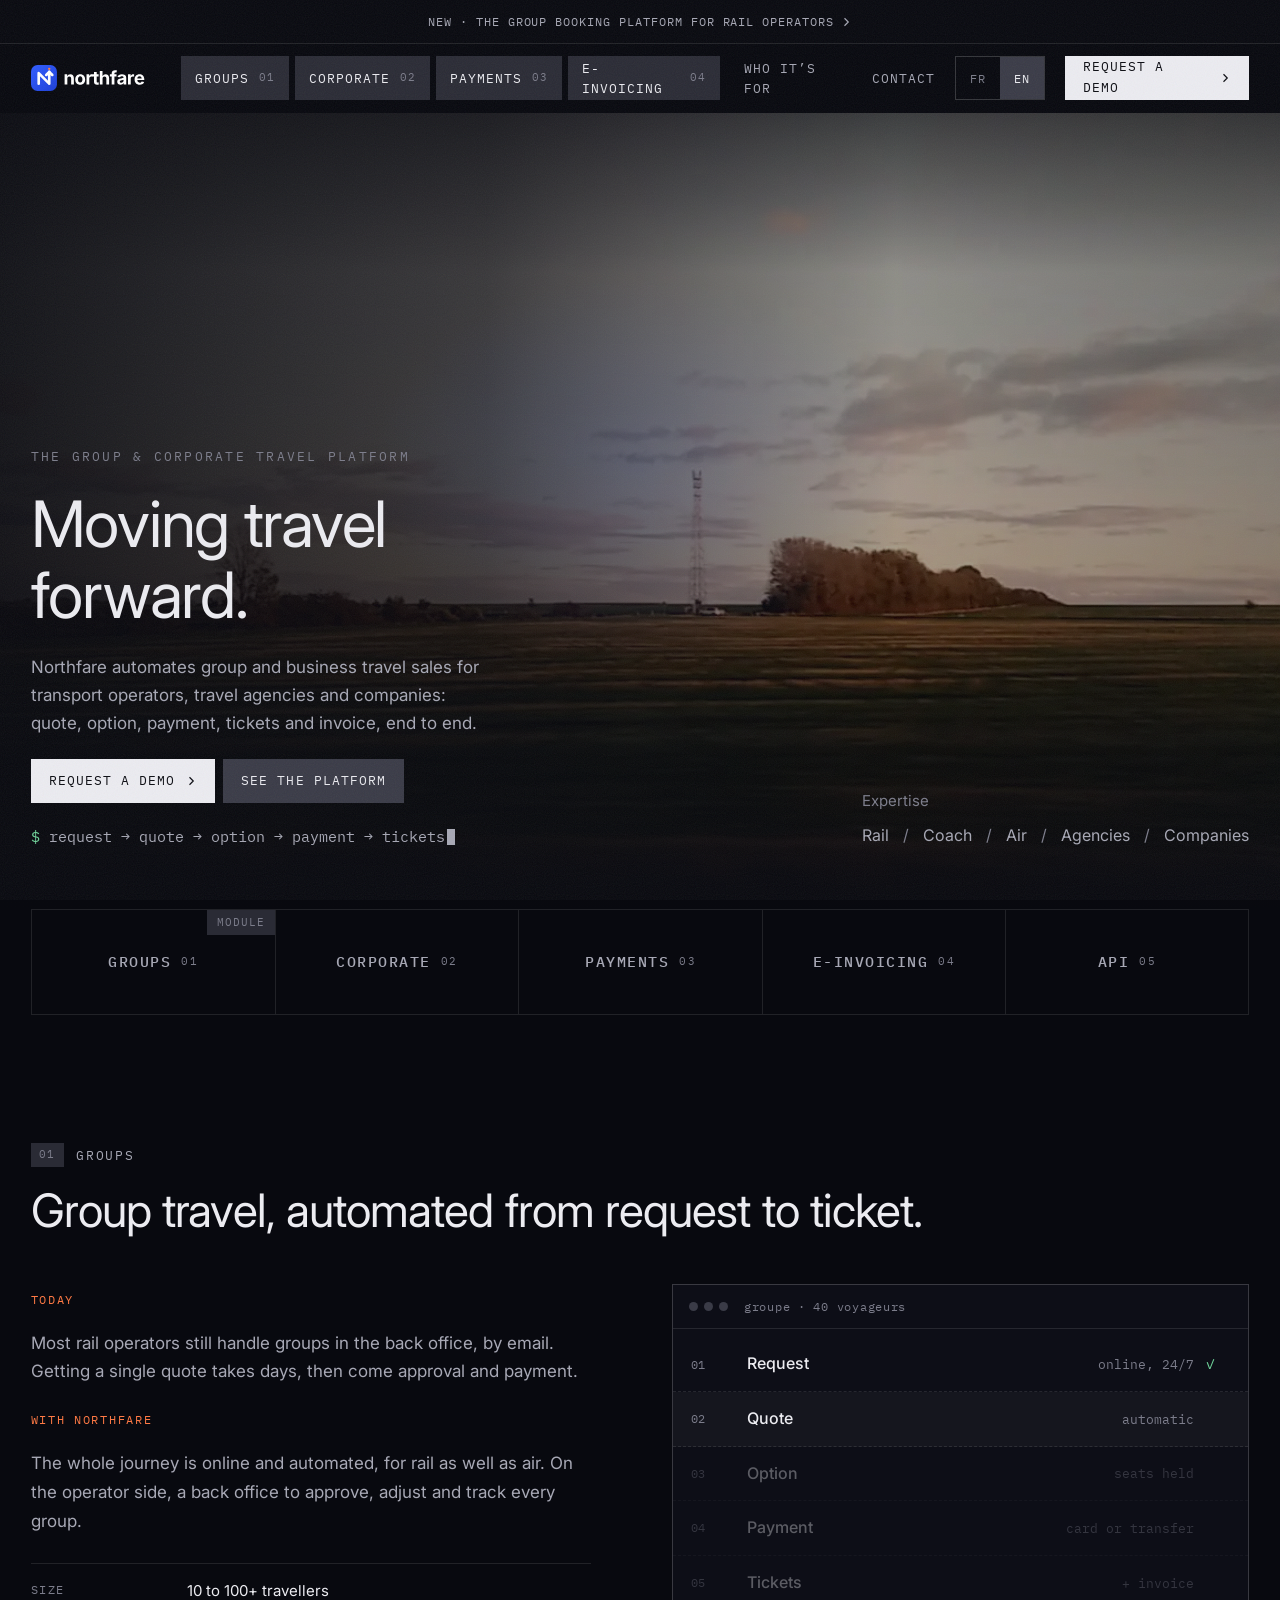
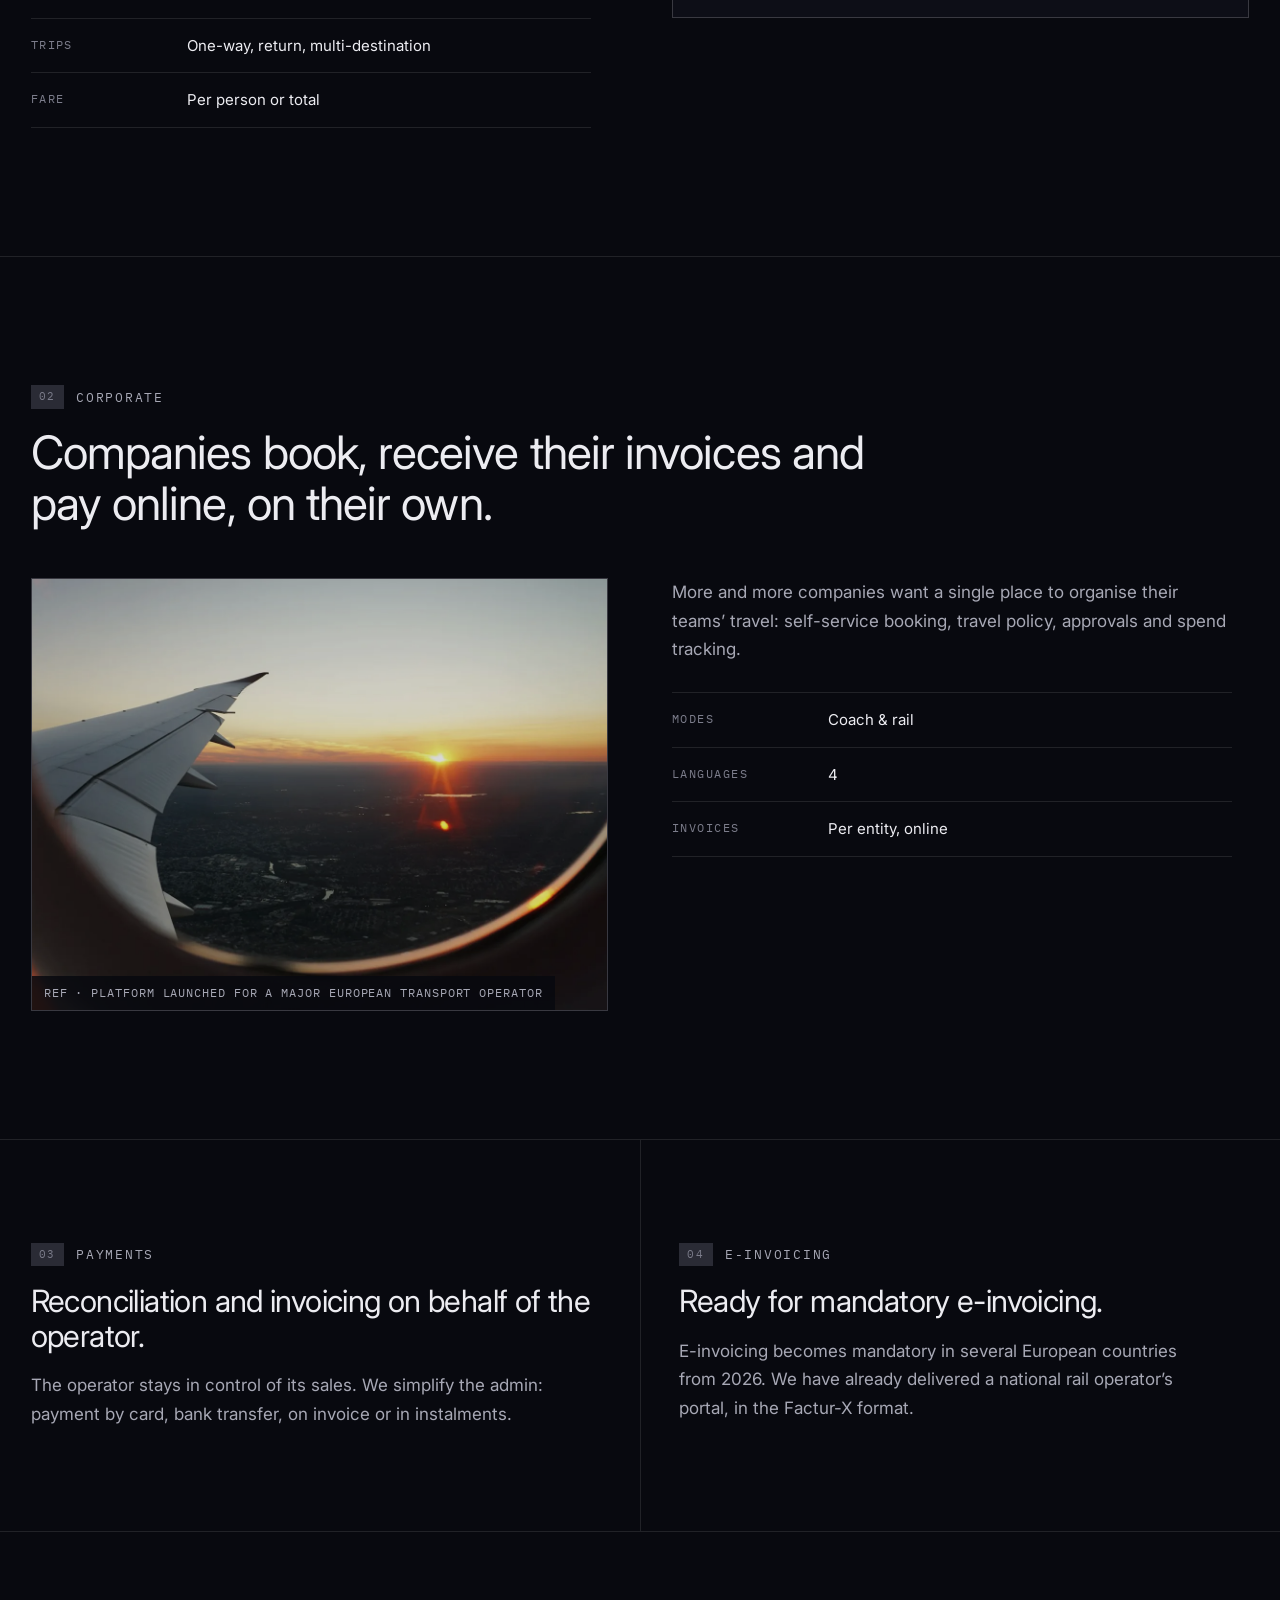
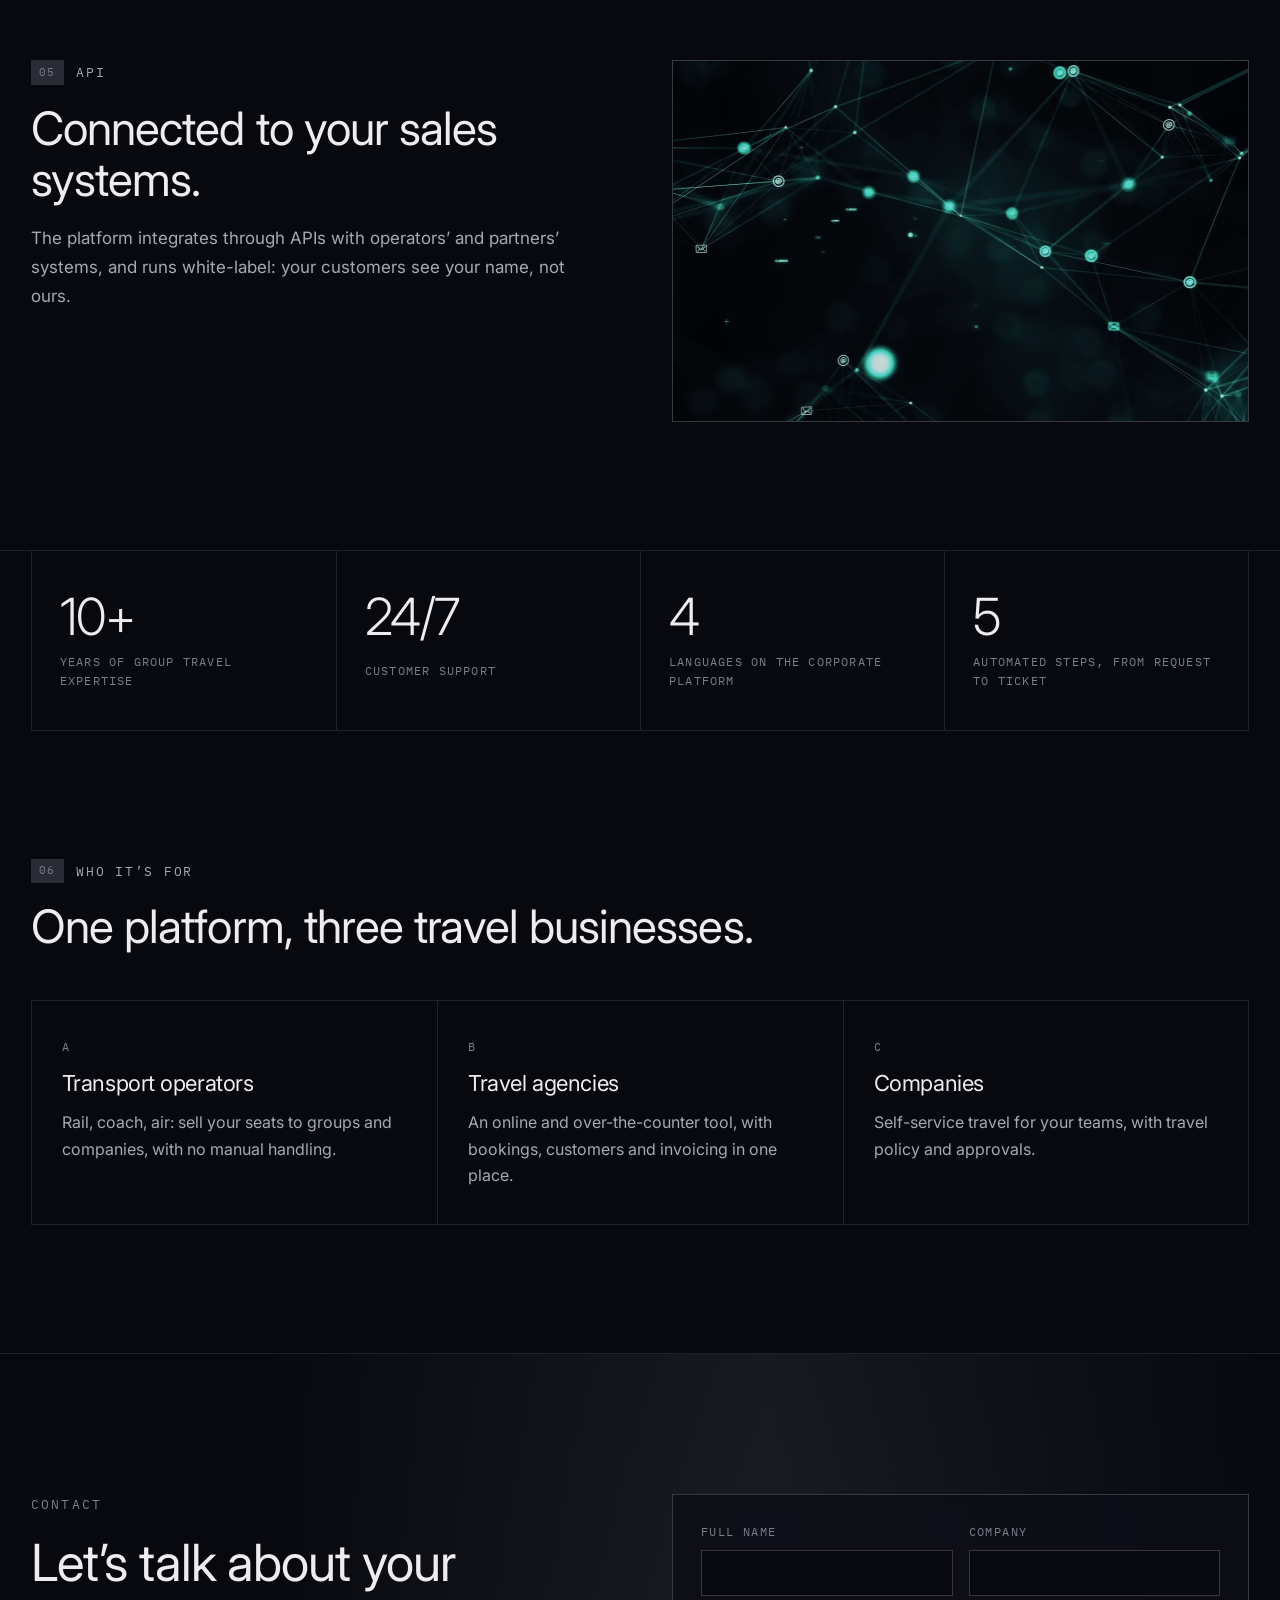
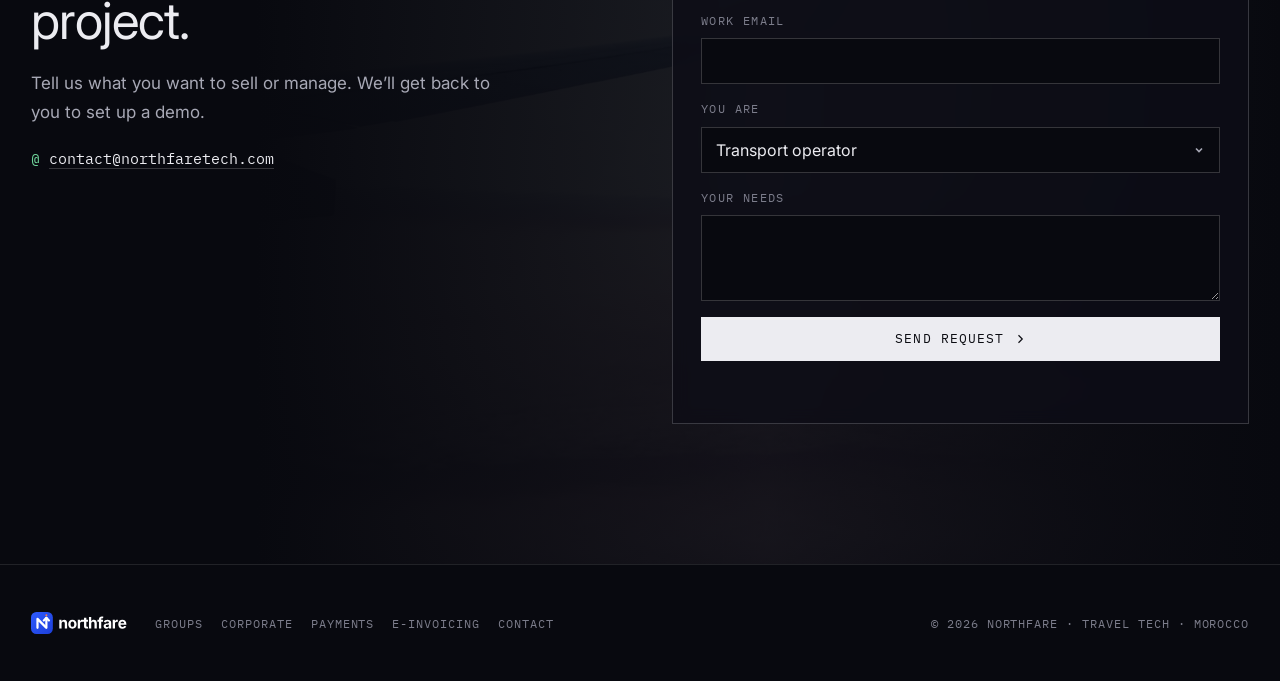
==== commit 72fa32a3: "Use only neutral, unbranded visuals - Hero: landscape seen from a train window (video) instead of a " ====
--- a/index.html
+++ b/index.html
@@ -9,11 +9,11 @@
   <link rel="icon" href="favicon.svg" type="image/svg+xml">
   <meta property="og:title" content="Northfare — Plateforme groupes & corporate">
   <meta property="og:description" content="Devis, option, paiement, billets et facturation électronique, de bout en bout.">
-  <meta property="og:image" content="assets/img/alboraq-tanger.webp">
+  <meta property="og:image" content="assets/media/train-window-poster.webp">
   <link rel="preconnect" href="https://fonts.googleapis.com">
   <link rel="preconnect" href="https://fonts.gstatic.com" crossorigin>
   <link href="https://fonts.googleapis.com/css2?family=IBM+Plex+Mono:wght@400;500&family=Inter:wght@300;400;500;600&display=swap" rel="stylesheet">
-  <link rel="preload" as="image" href="assets/img/alboraq-tanger.webp">
+  <link rel="preload" as="image" href="assets/media/train-window-poster.webp">
   <link rel="stylesheet" href="assets/css/style.css">
 </head>
 <body>
@@ -52,7 +52,9 @@
   <section class="hero">
     <div class="hero__portal" aria-hidden="true">
       <div class="portal">
-        <img src="assets/img/alboraq-tanger.webp" alt="" width="1920" height="1440" fetchpriority="high">
+        <video id="heroVideo" autoplay muted loop playsinline preload="auto" poster="assets/media/train-window-poster.webp">
+          <source src="assets/media/train-window.mp4" type="video/mp4">
+        </video>
       </div>
       <div class="portal__glow"></div>
     </div>
@@ -124,7 +126,7 @@
     </div>
     <div class="split split--media">
       <figure class="media" data-reveal>
-        <img src="assets/img/alboraq-arrivee.webp" alt="Train à grande vitesse entrant en gare" loading="lazy" width="1280" height="850">
+        <img src="assets/img/hublot.webp" alt="Aile d’avion vue depuis un hublot au coucher du soleil" loading="lazy" width="1600" height="900">
         <figcaption>REF · <span data-i18n="c.ref">Plateforme lancée pour un grand transporteur européen</span></figcaption>
       </figure>
       <div class="split__text" data-reveal>
@@ -191,7 +193,7 @@
 
   <!-- CONTACT -->
   <section class="contact" id="contact">
-    <div class="contact__bg" aria-hidden="true"><img src="assets/img/rabat-agdal.webp" alt="" loading="lazy" width="1800" height="1197"></div>
+    <div class="contact__bg" aria-hidden="true"><img src="assets/img/aile-nuages.webp" alt="" loading="lazy" width="1800" height="1200"></div>
     <div class="contact__inner">
       <div data-reveal>
         <p class="eyebrow" data-i18n="ct.eyebrow">Contact</p>
--- a/assets/css/style.css
+++ b/assets/css/style.css
@@ -110,15 +110,17 @@
   position: relative; min-height: calc(100svh - 104px); padding: 40px var(--pad) 36px;
   display: grid; grid-template-columns: minmax(0, 1fr) minmax(0, 1fr); grid-template-rows: 1fr auto; gap: 24px; overflow: hidden;
 }
-.hero__portal { position: absolute; inset: 0; display: grid; place-items: start center; pointer-events: none; }
-.portal {
-  position: relative; width: min(34vw, 470px); aspect-ratio: 3 / 4.1; margin-top: 0; overflow: hidden;
-  border-left: 1px solid rgba(255, 214, 170, .25); border-right: 1px solid rgba(255, 214, 170, .25);
-  box-shadow: 0 0 120px 20px rgba(255, 160, 90, .10), inset 0 0 80px rgba(0, 0, 0, .6);
-  -webkit-mask-image: linear-gradient(180deg, #000 70%, transparent 100%); mask-image: linear-gradient(180deg, #000 70%, transparent 100%);
-}
-.portal img { width: 100%; height: 100%; object-fit: cover; object-position: 62% 50%; filter: saturate(.8) contrast(1.05) brightness(.74); animation: drift 30s ease-in-out infinite alternate; }
-@media (min-width: 901px) { .portal { transform: translateX(min(12vw, 170px)); width: min(30vw, 440px); } }
+.hero__portal { position: absolute; inset: 0; pointer-events: none; }
+.portal { position: absolute; inset: 0; overflow: hidden; }
+.portal img, .portal video { width: 100%; height: 100%; object-fit: cover; object-position: 65% 50%; filter: saturate(.85) contrast(1.05) brightness(.8); }
+.portal img { animation: drift 30s ease-in-out infinite alternate; }
+.portal::after {
+  content: ""; position: absolute; inset: 0;
+  background:
+    linear-gradient(90deg, rgba(8, 9, 15, .94) 0%, rgba(8, 9, 15, .72) 38%, rgba(8, 9, 15, .2) 70%, rgba(8, 9, 15, .35) 100%),
+    linear-gradient(0deg, var(--bg) 0%, rgba(8, 9, 15, 0) 35%),
+    linear-gradient(180deg, rgba(8, 9, 15, .6) 0%, rgba(8, 9, 15, 0) 20%);
+}
 @keyframes drift { from { transform: scale(1.08) translateX(0); } to { transform: scale(1.16) translateX(-3%); } }
 .portal__glow { position: absolute; left: 50%; top: 10%; width: 60vw; height: 70%; transform: translateX(-50%); background: radial-gradient(closest-side, rgba(70, 110, 220, .16), transparent 70%); }
 
@@ -140,11 +142,10 @@
 .hero__domains li + li::before { content: "/"; color: var(--muted); margin: 0 14px; }
 
 @media (max-width: 900px) {
-  .hero { grid-template-columns: 1fr; grid-template-rows: auto auto auto; min-height: auto; padding-top: 24px; }
-  .hero__portal { position: relative; inset: auto; grid-row: 1; }
-  .portal { width: min(78vw, 360px); }
-  .hero__copy { grid-row: 2; margin-top: -40px; }
-  .hero__domains { grid-column: 1; grid-row: 3; justify-self: start; }
+  .hero { grid-template-columns: 1fr; grid-template-rows: 1fr auto; min-height: calc(100svh - 72px); padding-top: 24px; }
+  .portal::after { background: linear-gradient(0deg, var(--bg) 0%, rgba(8, 9, 15, .88) 45%, rgba(8, 9, 15, .6) 100%); }
+  .hero__copy { grid-row: 1; }
+  .hero__domains { grid-column: 1; grid-row: 2; justify-self: start; }
 }
 
 /* Cells */
@@ -227,7 +228,7 @@
 /* Contact */
 .contact { position: relative; overflow: hidden; padding: clamp(80px, 11vw, 140px) var(--pad); border-bottom: 1px solid var(--line); isolation: isolate; }
 .contact__bg { position: absolute; inset: 0; z-index: -1; }
-.contact__bg img { width: 100%; height: 100%; object-fit: cover; opacity: .18; filter: grayscale(1); }
+.contact__bg img { width: 100%; height: 100%; object-fit: cover; opacity: .28; filter: saturate(.7); }
 .contact__bg::after { content: ""; position: absolute; inset: 0; background: linear-gradient(90deg, var(--bg) 20%, rgba(8, 9, 15, .7) 60%, var(--bg) 100%); }
 .contact__inner { display: grid; grid-template-columns: 1fr 1fr; gap: clamp(32px, 5vw, 80px); align-items: start; }
 .contact__inner > div:first-child { display: grid; gap: 20px; }
@@ -264,13 +265,13 @@
 @media (max-width: 700px) { .footer p { margin-left: 0; } }
 
 /* Reveal */
-[data-reveal] { opacity: 0; transform: translateY(20px); transition: opacity .8s var(--ease), transform .8s var(--ease); }
-[data-reveal].is-visible { opacity: 1; transform: none; }
+[data-reveal] { opacity: 1; transform: translateY(12px); transition: transform .8s var(--ease); }
+[data-reveal].is-visible { transform: none; }
 .no-io [data-reveal] { opacity: 1; transform: none; }
 
 @media (prefers-reduced-motion: reduce) {
   html { scroll-behavior: auto; }
-  .portal img, .caret { animation: none; }
+  .caret { animation: none; }
   .hero__copy, .hero__domains { animation: none; }
   [data-reveal] { opacity: 1; transform: none; transition: none; }
   .console__steps li { opacity: 1; }
